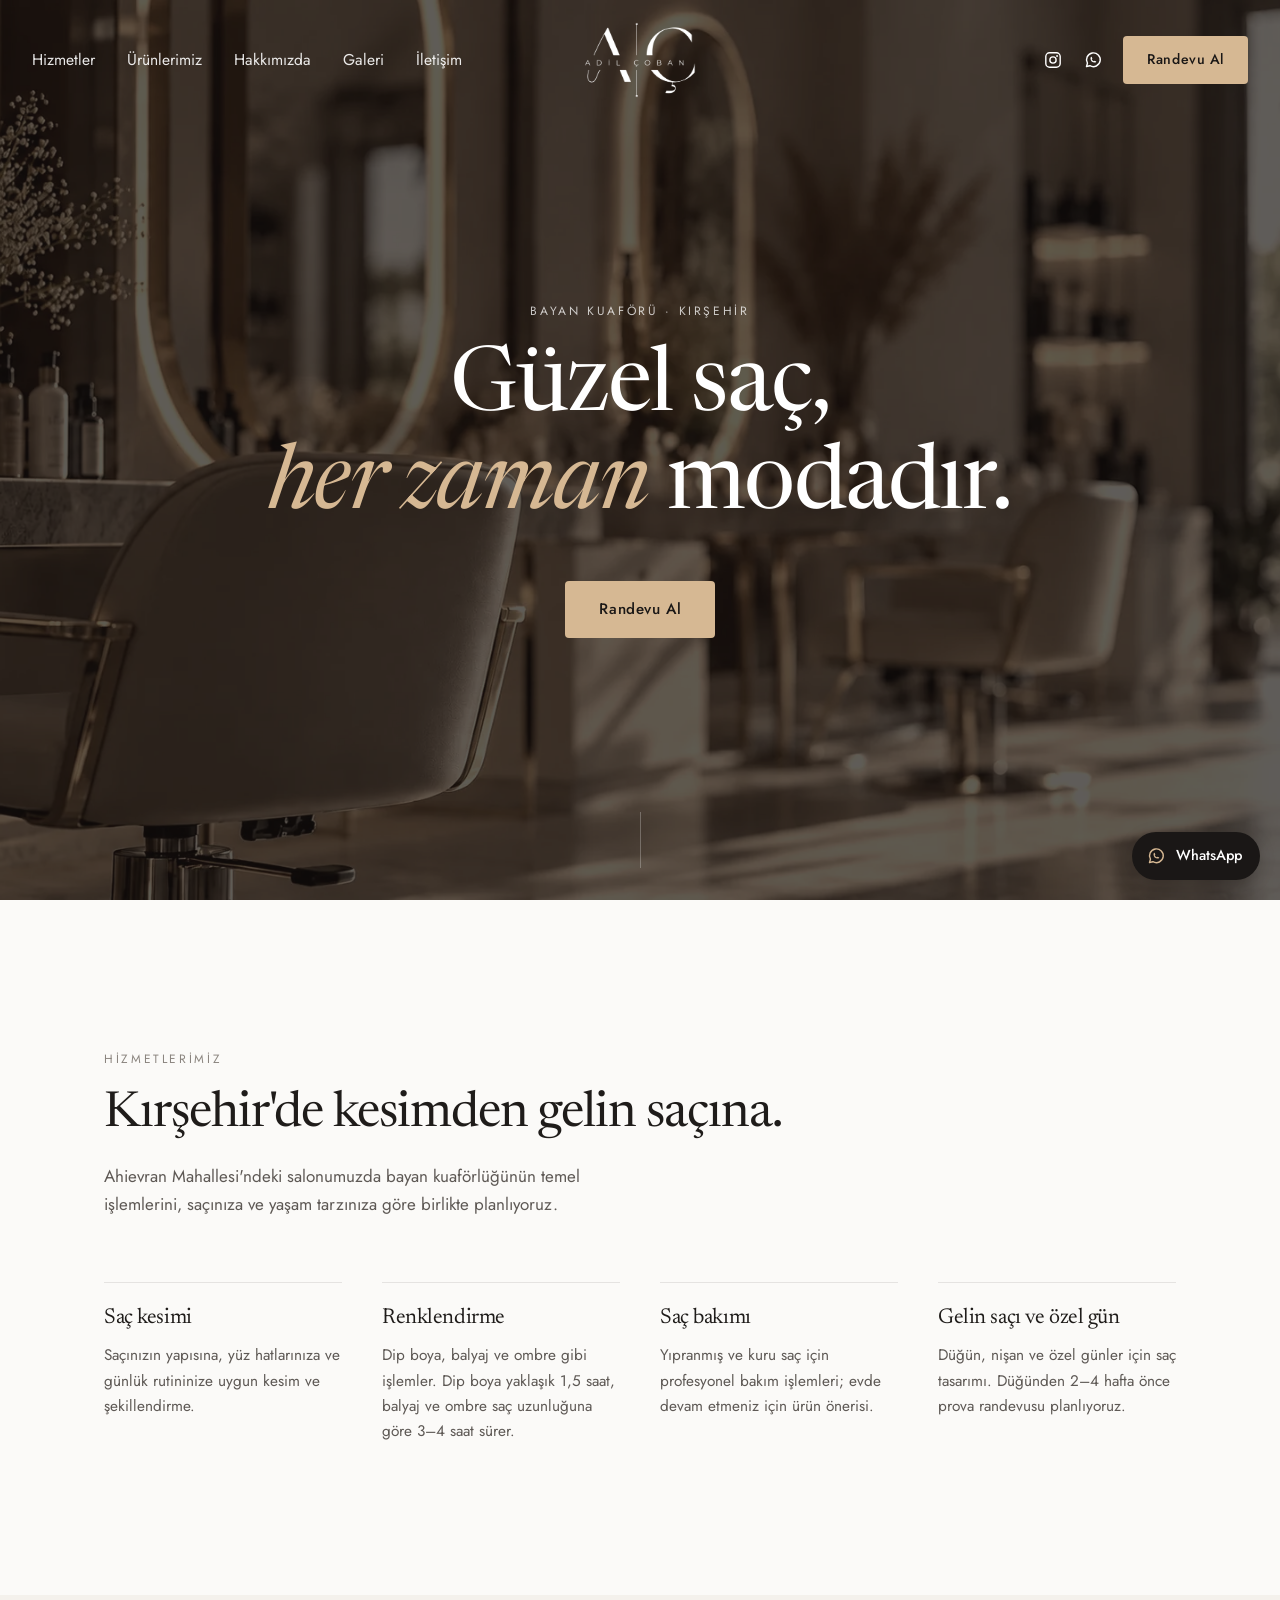
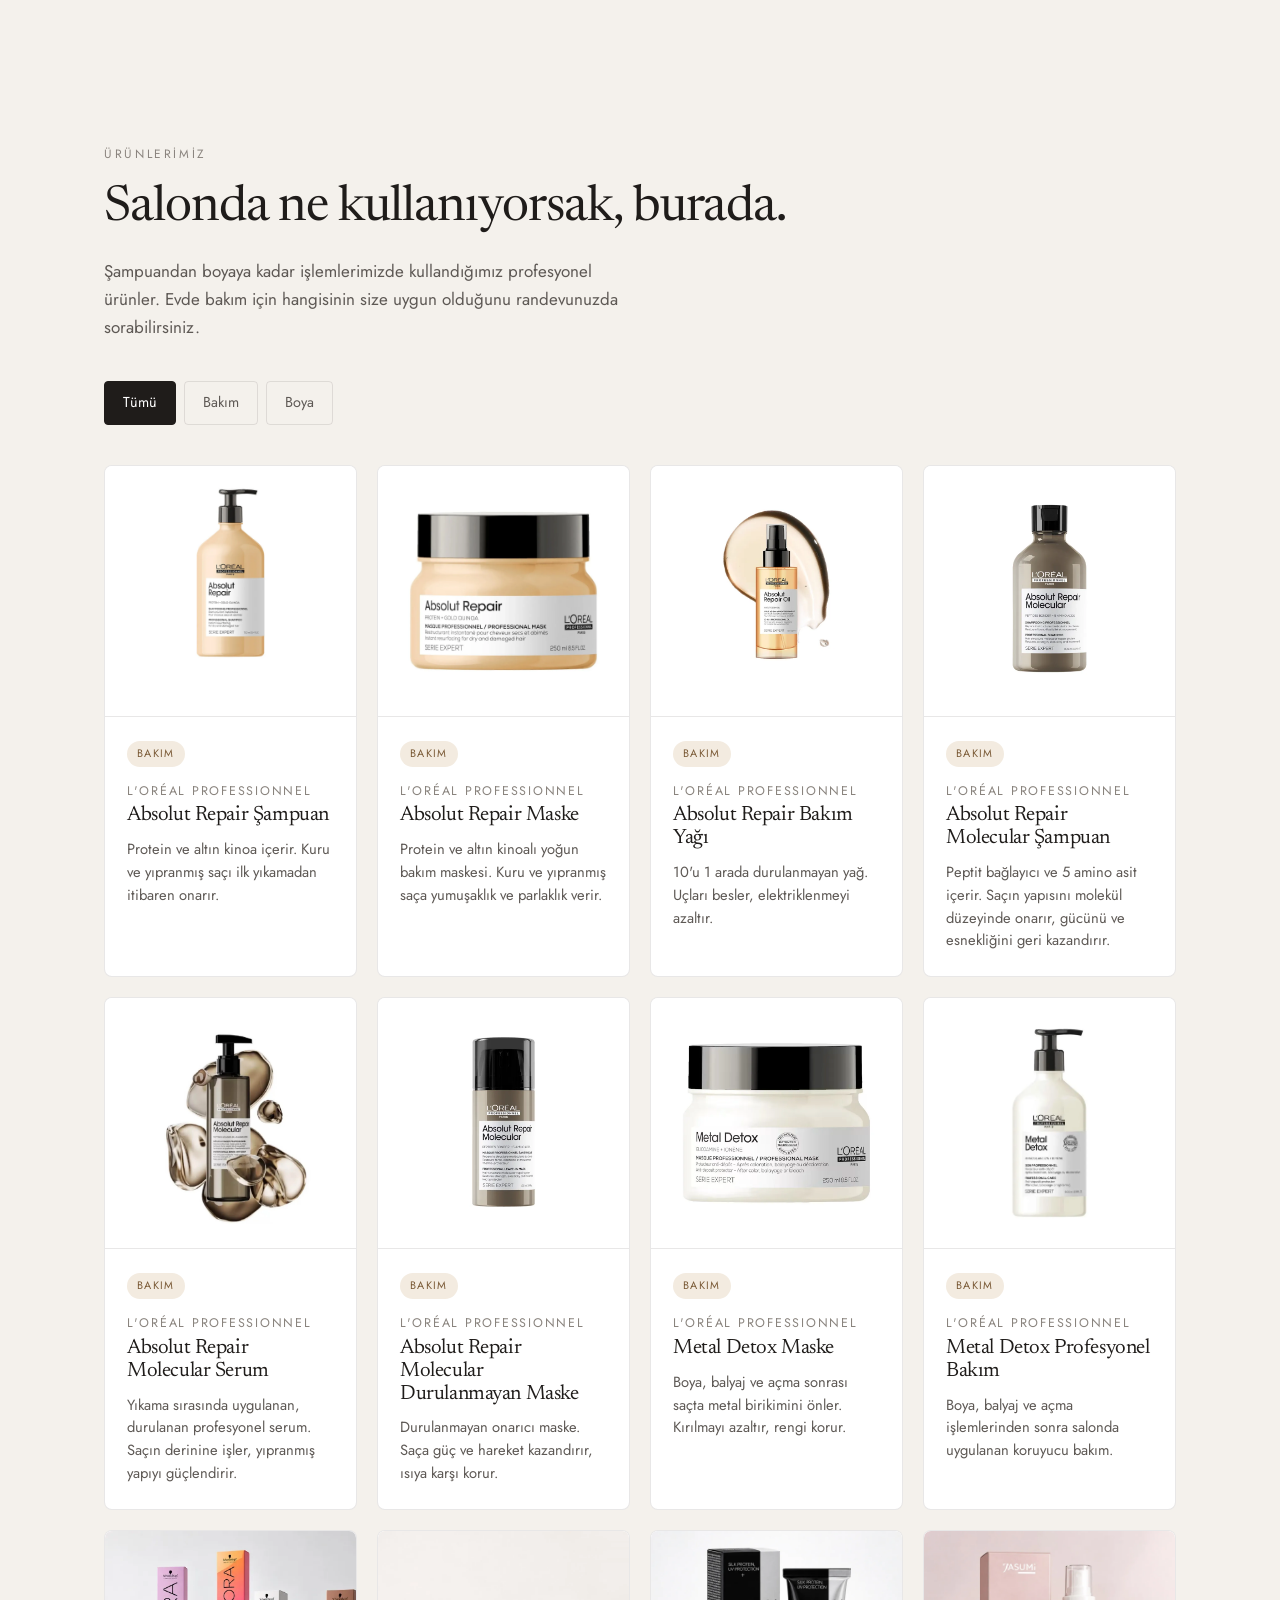
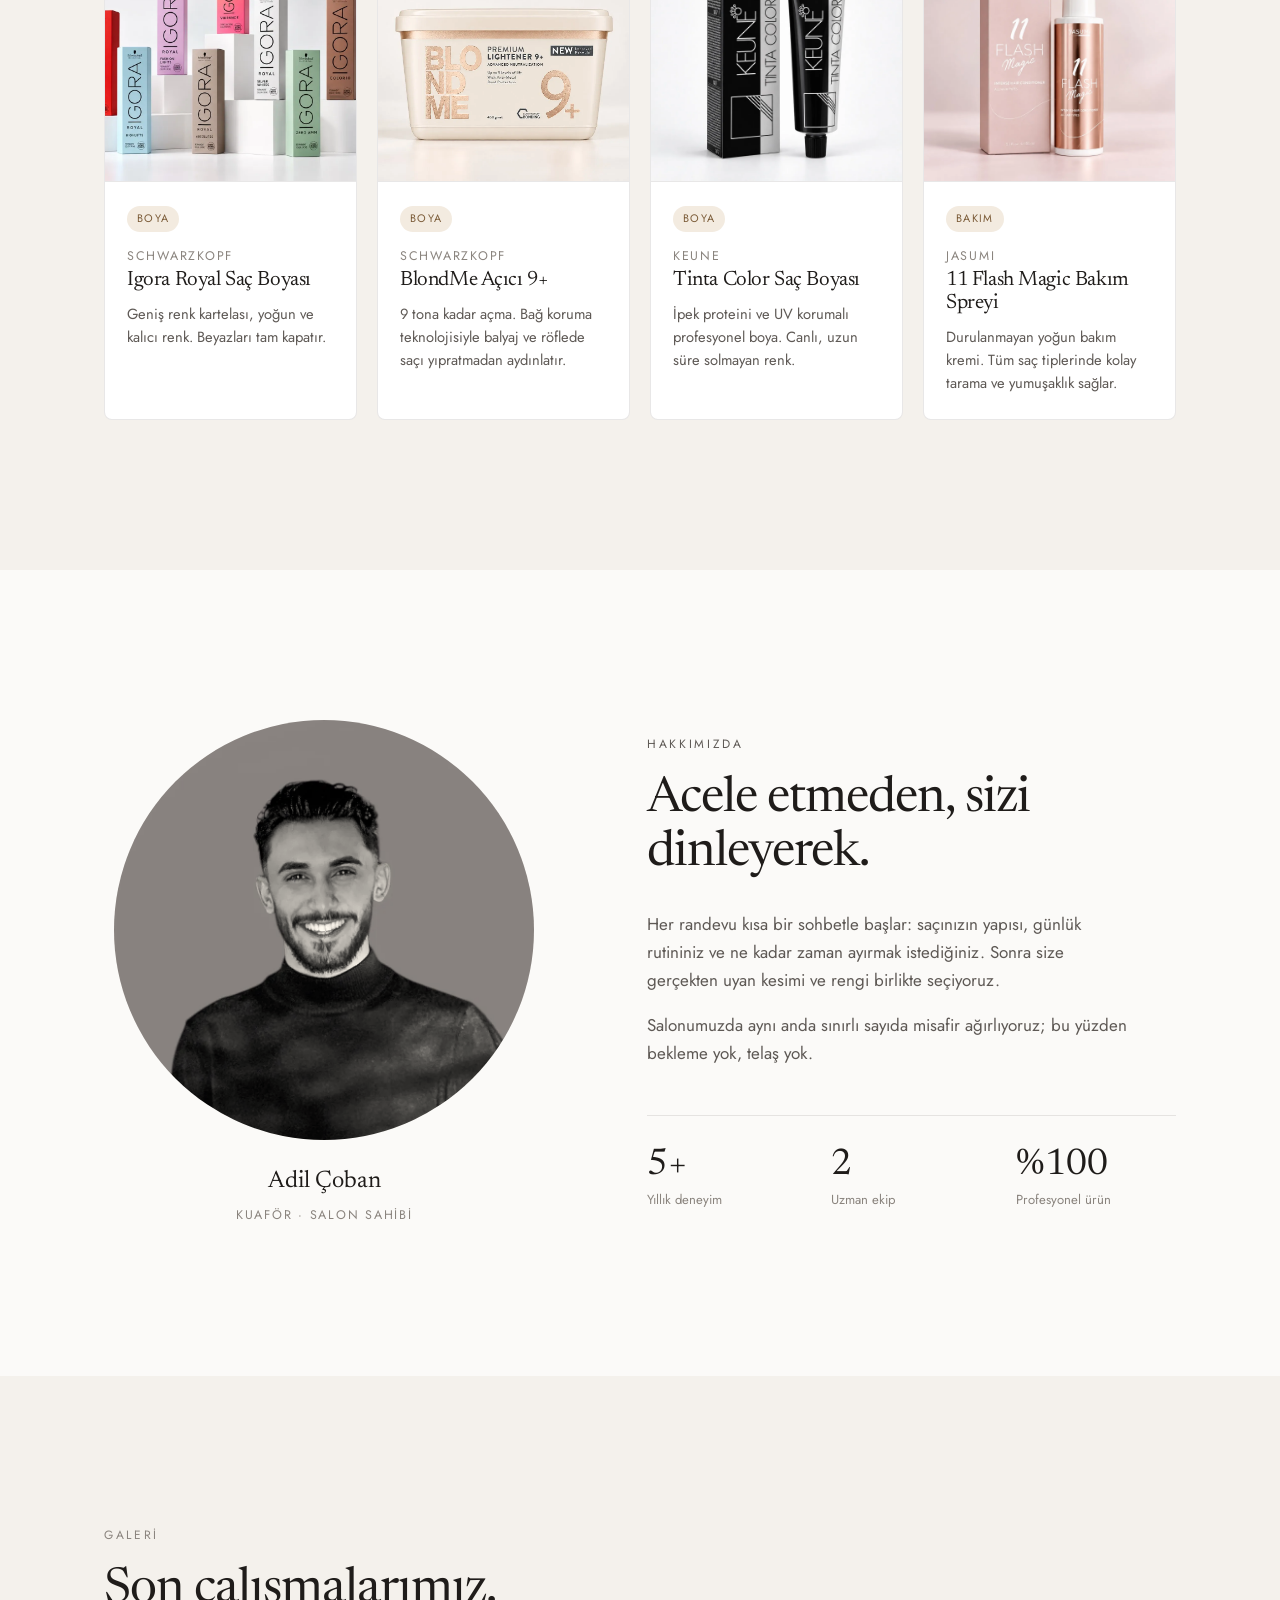
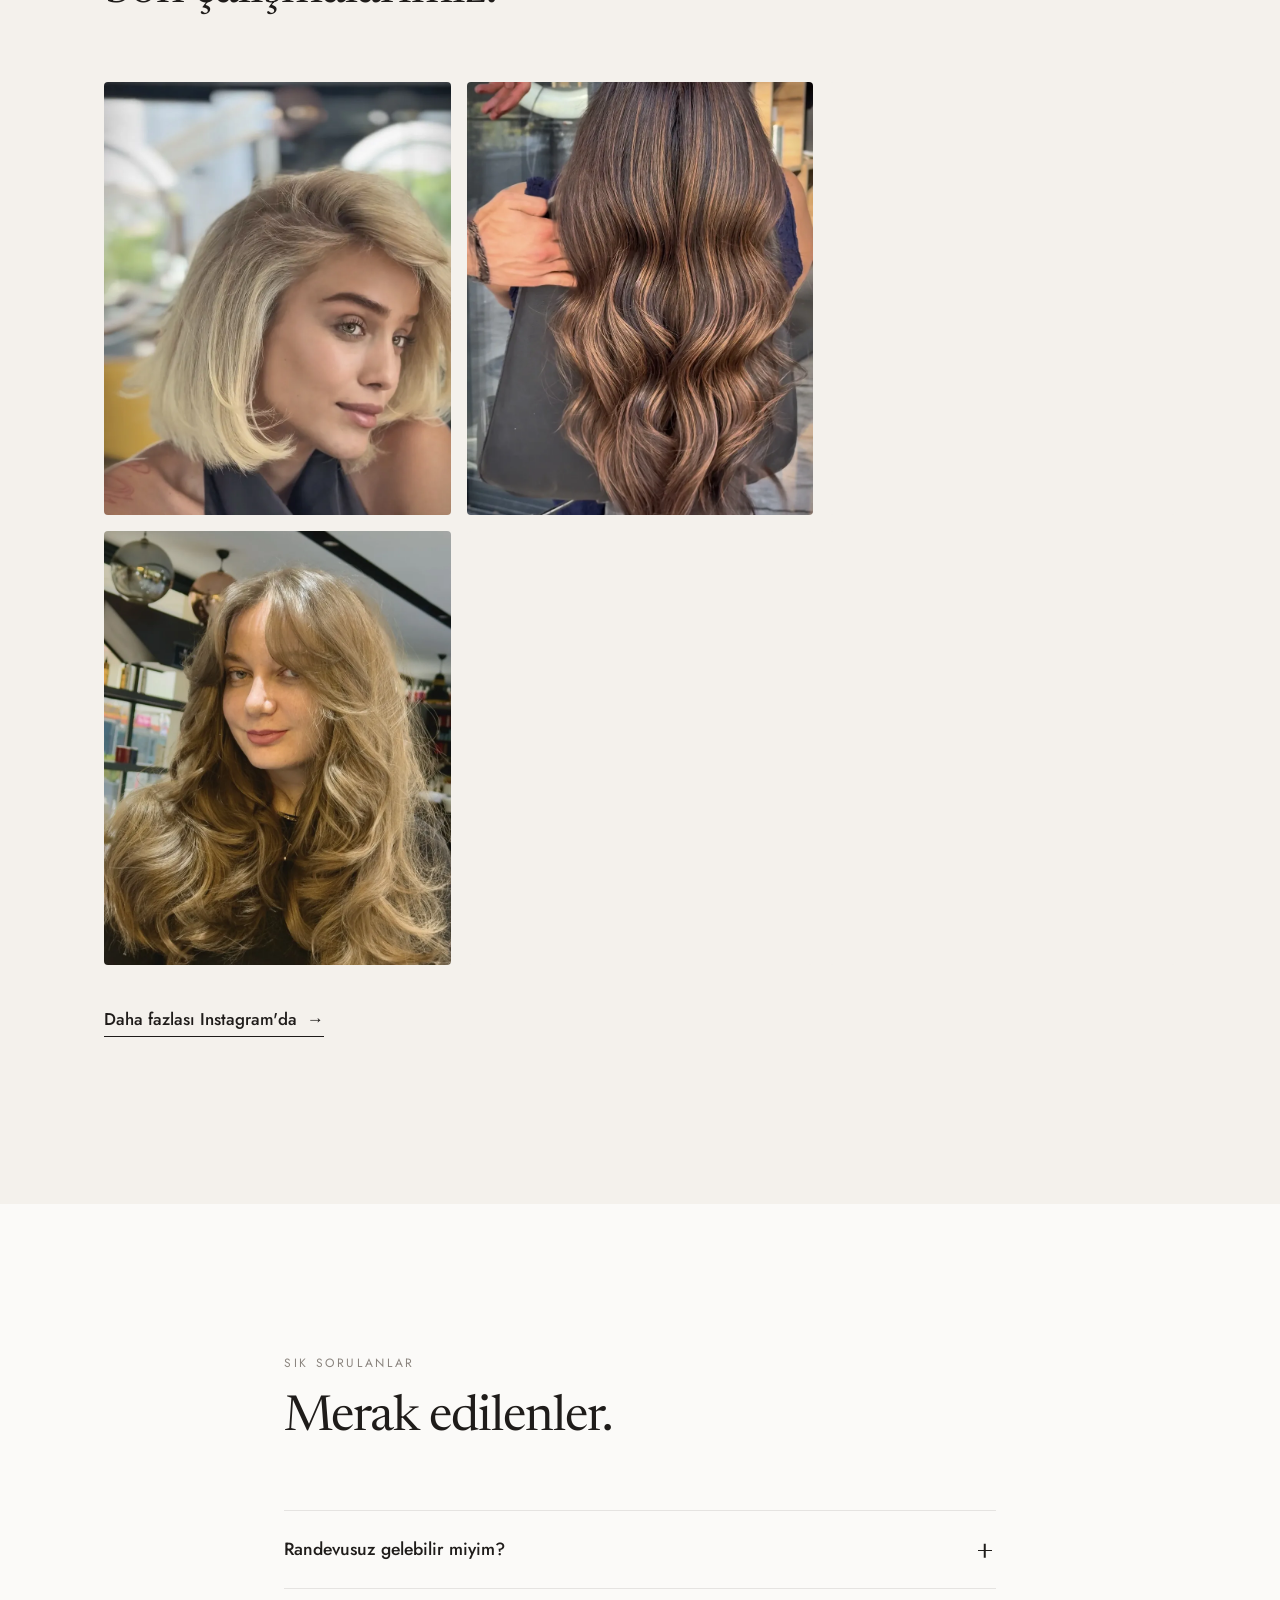
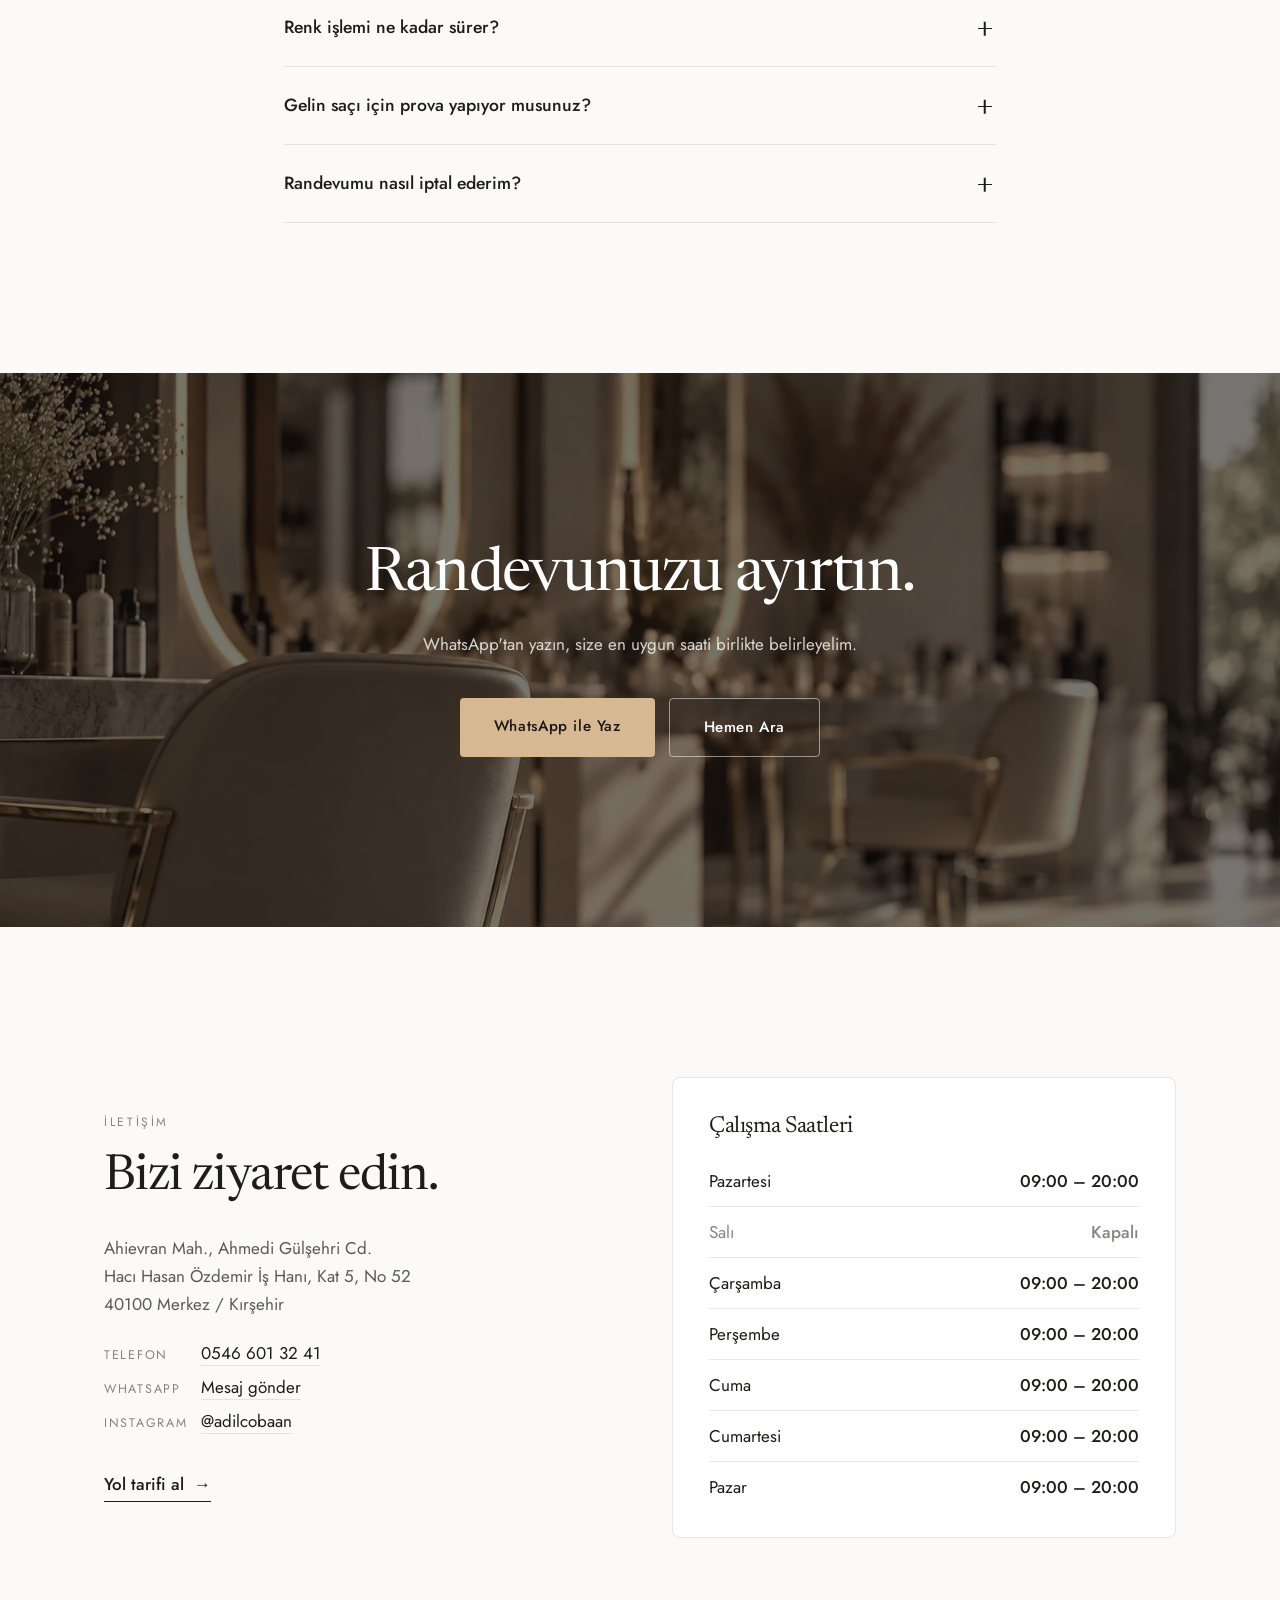
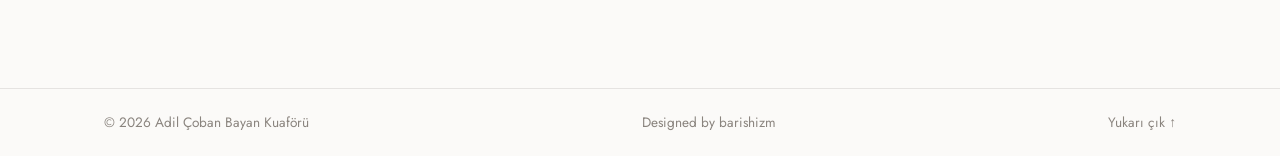
==== index.html @ 518f2454 "v1.4.1 - optimizations and bug fixes" ====
<!doctype html>
<html lang="tr">
<head>
  <meta charset="utf-8">
  <meta name="viewport" content="width=device-width, initial-scale=1">
  <title>Kırşehir Bayan Kuaförü | Adil Çoban — Kesim, Boya, Gelin Saçı</title>
  <meta name="description" content="Kırşehir'de bayan kuaförü: kesim, renklendirme, bakım ve gelin saçı. Randevunuzu WhatsApp üzerinden kolayca alın.">
  <meta name="theme-color" content="#1a1716">
  <link rel="canonical" href="https://www.adilcoban.com/">

  <meta property="og:title" content="Kırşehir Bayan Kuaförü | Adil Çoban">
  <meta property="og:description" content="Kırşehir'de bayan kuaförü — kesim, renk, bakım ve özel gün saçları.">
  <meta property="og:type" content="website">
  <meta property="og:url" content="https://www.adilcoban.com/">
  <meta property="og:locale" content="tr_TR">
  <meta property="og:site_name" content="Adil Çoban Bayan Kuaförü">
  <meta property="og:image:width" content="1200">
  <meta property="og:image:height" content="630">
  <meta name="twitter:card" content="summary_large_image">

  <link rel="icon" href="favicon.ico" sizes="32x32">
  <link rel="icon" href="assets/img/favicon-32.png" type="image/png" sizes="32x32">
  <link rel="apple-touch-icon" href="assets/img/apple-touch-icon.png">
  <meta property="og:image" content="https://www.adilcoban.com/assets/img/og-image.jpg">
  <link rel="preconnect" href="https://fonts.googleapis.com">
  <link rel="preconnect" href="https://fonts.gstatic.com" crossorigin>
  <link href="https://fonts.googleapis.com/css2?family=Jost:wght@300;400;500&family=Newsreader:ital,opsz,wght@0,6..72,400;0,6..72,500;1,6..72,400&display=swap" rel="stylesheet">
  <link rel="stylesheet" href="assets/css/style.css?v=22">
  <script type="application/ld+json">
  {
    "@context": "https://schema.org",
    "@type": "HairSalon",
    "@id": "https://www.adilcoban.com/#salon",
    "name": "Adil Çoban Bayan Kuaförü",
    "url": "https://www.adilcoban.com/",
    "image": "https://www.adilcoban.com/assets/img/og-image.jpg",
    "logo": "https://www.adilcoban.com/assets/img/icon-512.png",
    "inLanguage": "tr",
    "areaServed": { "@type": "City", "name": "Kırşehir" },
    "address": {
      "@type": "PostalAddress",
      "streetAddress": "Ahievran Mah., Ahmedi Gülşehri Cd., Hacı Hasan Özdemir İş Hanı, Kat 5, No 52",
      "addressLocality": "Kırşehir Merkez",
      "postalCode": "40100",
      "addressRegion": "Kırşehir",
      "addressCountry": "TR"
    },
    "geo": { "@type": "GeoCoordinates", "latitude": 39.1489975, "longitude": 34.1603572 },
    "telephone": "+905466013241",
    "openingHoursSpecification": [{
      "@type": "OpeningHoursSpecification",
      "dayOfWeek": ["Monday", "Wednesday", "Thursday", "Friday", "Saturday", "Sunday"],
      "opens": "09:00",
      "closes": "20:00"
    }],
    "sameAs": ["https://www.instagram.com/adilcobaan/"],
    "hasMap": "https://maps.app.goo.gl/stNxWm9bafsDnBis6"
  }
  </script>
  <script type="application/ld+json">
  {
    "@context": "https://schema.org",
    "@type": "FAQPage",
    "mainEntity": [
      {
        "@type": "Question",
        "name": "Randevusuz gelebilir miyim?",
        "acceptedAnswer": {
          "@type": "Answer",
          "text": "Uygun boşluk olduğunda evet, ancak bekleme yaşamamanız için randevu almanızı öneriyoruz."
        }
      },
      {
        "@type": "Question",
        "name": "Renk işlemi ne kadar sürer?",
        "acceptedAnswer": {
          "@type": "Answer",
          "text": "Dip boya yaklaşık 1,5 saat, balyaj ve ombre gibi işlemler saç uzunluğuna göre 3–4 saat sürer."
        }
      },
      {
        "@type": "Question",
        "name": "Gelin saçı için prova yapıyor musunuz?",
        "acceptedAnswer": {
          "@type": "Answer",
          "text": "Evet. Düğünden 2–4 hafta önce bir prova randevusu planlıyoruz."
        }
      },
      {
        "@type": "Question",
        "name": "Randevumu nasıl iptal ederim?",
        "acceptedAnswer": {
          "@type": "Answer",
          "text": "En az 24 saat önce WhatsApp veya telefon ile haber vermeniz yeterli."
        }
      }
    ]
  }
  </script>
</head>
<body>

  <!-- ============ HEADER ============ -->
  <header class="site-header" id="top">
    <nav class="nav" aria-label="Ana menü">
      <ul class="nav-links">
        <li><a href="#hizmetler">Hizmetler</a></li>
        <li><a href="#urunler">Ürünlerimiz</a></li>
        <li><a href="#hakkimizda">Hakkımızda</a></li>
        <li><a href="#galeri">Galeri</a></li>
        <li><a href="#iletisim">İletişim</a></li>
      </ul>

      <a href="#top" class="brand" aria-label="Adil Çoban Bayan Kuaförü — ana sayfa">
        <img src="assets/img/logo-mark.png" alt="Adil Çoban" width="600" height="409">
      </a>

      <div class="nav-right">
        <a class="icon-link" href="https://www.instagram.com/adilcobaan/" target="_blank" rel="noopener" aria-label="Instagram">
          <svg viewBox="0 0 256 256" aria-hidden="true"><rect x="36" y="36" width="184" height="184" rx="48" fill="none" stroke="currentColor" stroke-width="18"/><circle cx="128" cy="128" r="40" fill="none" stroke="currentColor" stroke-width="18"/><circle cx="180" cy="76" r="12" fill="currentColor"/></svg>
        </a>
        <a class="icon-link" href="https://wa.me/905466013241?text=Merhaba%2C%20randevu%20almak%20istiyorum." target="_blank" rel="noopener" aria-label="WhatsApp">
          <svg viewBox="0 0 256 256" aria-hidden="true"><path d="M45 211l12-42a88 88 0 1 1 32 32z" fill="none" stroke="currentColor" stroke-width="18" stroke-linejoin="round"/><path d="M96 104c0-10 8-18 14-18l10 22-8 10a48 48 0 0 0 26 26l10-8 22 10c0 6-8 14-18 14-34 0-56-22-56-56z" fill="currentColor"/></svg>
        </a>
        <a class="btn btn-accent btn-sm nav-cta" href="#randevu">Randevu Al</a>
        <button class="menu-toggle" aria-label="Menüyü aç" aria-expanded="false" aria-controls="mobile-menu">
          <span></span><span></span>
        </button>
      </div>
    </nav>

    <div class="mobile-menu" id="mobile-menu" hidden>
      <a href="#hizmetler">Hizmetler</a>
      <a href="#urunler">Ürünlerimiz</a>
      <a href="#hakkimizda">Hakkımızda</a>
      <a href="#galeri">Galeri</a>
      <a href="#iletisim">İletişim</a>
      <a href="https://www.instagram.com/adilcobaan/" target="_blank" rel="noopener">Instagram</a>
      <a class="btn btn-accent" href="#randevu">Randevu Al</a>
    </div>
  </header>

  <main>

    <!-- ============ HERO ============ -->
    <section class="hero">
      <img class="hero-img" src="assets/img/hero.webp" alt="Salonun iç mekânı: aydınlatmalı aynalar ve kuaför koltukları" width="1558" height="1009" fetchpriority="high">
      <div class="hero-overlay" aria-hidden="true"></div>
      <div class="hero-content">
        <p class="eyebrow eyebrow-light">Bayan Kuaförü · Kırşehir</p>
        <h1>Güzel saç,<br><em>her zaman</em> modadır.</h1>
        <a class="btn btn-accent" href="#randevu">Randevu Al</a>
      </div>
      <a href="#urunler" class="hero-scroll" aria-label="Aşağı kaydır"><span></span></a>
    </section>

    <!-- ============ HİZMETLER ============ -->
    <section class="section" id="hizmetler">
      <div class="container">
        <header class="section-head reveal">
          <p class="eyebrow">Hizmetlerimiz</p>
          <h2>Kırşehir'de kesimden gelin saçına.</h2>
          <p class="lead">Ahievran Mahallesi'ndeki salonumuzda bayan kuaförlüğünün temel işlemlerini, saçınıza ve yaşam tarzınıza göre birlikte planlıyoruz.</p>
        </header>
        <div class="services">
          <article class="service reveal">
            <h3>Saç kesimi</h3>
            <p>Saçınızın yapısına, yüz hatlarınıza ve günlük rutininize uygun kesim ve şekillendirme.</p>
          </article>
          <article class="service reveal">
            <h3>Renklendirme</h3>
            <p>Dip boya, balyaj ve ombre gibi işlemler. Dip boya yaklaşık 1,5 saat, balyaj ve ombre saç uzunluğuna göre 3–4 saat sürer.</p>
          </article>
          <article class="service reveal">
            <h3>Saç bakımı</h3>
            <p>Yıpranmış ve kuru saç için profesyonel bakım işlemleri; evde devam etmeniz için ürün önerisi.</p>
          </article>
          <article class="service reveal">
            <h3>Gelin saçı ve özel gün</h3>
            <p>Düğün, nişan ve özel günler için saç tasarımı. Düğünden 2–4 hafta önce prova randevusu planlıyoruz.</p>
          </article>
        </div>
      </div>
    </section>

    <!-- ============ ÜRÜNLERİMİZ ============ -->
    <!-- Ürünler assets/js/products.js dosyasından yüklenir. -->
    <section class="section section-alt" id="urunler">
      <div class="container">
        <header class="section-head reveal">
          <p class="eyebrow">Ürünlerimiz</p>
          <h2>Salonda ne kullanıyorsak, burada.</h2>
          <p class="lead">Şampuandan boyaya kadar işlemlerimizde kullandığımız profesyonel ürünler. Evde bakım için hangisinin size uygun olduğunu randevunuzda sorabilirsiniz.</p>
        </header>
        <div class="product-filters reveal" role="group" aria-label="Ürün kategorileri"></div>
        <div class="products" aria-live="polite"></div>
      </div>
    </section>

    <!-- ============ HAKKIMIZDA ============ -->
    <section class="section" id="hakkimizda">
      <div class="container about">
        <figure class="about-portrait reveal">
          <div class="about-portrait-img"><img src="assets/img/kuafor-adil-coban.webp" alt="Kuaförümüz Adil Çoban" width="900" height="900" loading="lazy" decoding="async"></div>
          <figcaption><strong>Adil Çoban</strong><span>Kuaför · Salon sahibi</span></figcaption>
        </figure>
        <div class="about-text reveal">
          <p class="eyebrow">Hakkımızda</p>
          <h2>Acele etmeden, sizi dinleyerek.</h2>
          <p>Her randevu kısa bir sohbetle başlar: saçınızın yapısı, günlük rutininiz ve ne kadar zaman ayırmak istediğiniz. Sonra size gerçekten uyan kesimi ve rengi birlikte seçiyoruz.</p>
          <p>Salonumuzda aynı anda sınırlı sayıda misafir ağırlıyoruz; bu yüzden bekleme yok, telaş yok.</p>
          <dl class="stats">
            <div><dt>Yıllık deneyim</dt><dd>5+</dd></div>
            <div><dt>Uzman ekip</dt><dd>2</dd></div>
            <div><dt>Profesyonel ürün</dt><dd>%100</dd></div>
          </dl>
        </div>
      </div>
    </section>

    <!-- ============ GALERİ ============ -->
    <section class="section section-alt" id="galeri">
      <div class="container">
        <header class="section-head reveal">
          <p class="eyebrow">Galeri</p>
          <h2>Son çalışmalarımız.</h2>
        </header>
        <div class="gallery">
          <figure class="g-item reveal"><img src="assets/img/galeri/img_9851.webp" alt="Omuz hizasında, yana taranmış sarı bob saç kesimi" width="900" height="1600" loading="lazy" decoding="async"></figure>
          <figure class="g-item reveal"><img src="assets/img/galeri/img_9749.webp" alt="Uzun dalgalı kahverengi saçta karamel ışıltılı balyaj" width="900" height="1600" loading="lazy" decoding="async"></figure>
          <figure class="g-item reveal"><img src="assets/img/galeri/img_8277.webp" alt="Uzun dalgalı küllü sarı saç, dipten geçişli renklendirme" width="900" height="1600" loading="lazy" decoding="async"></figure>
          <figure class="g-item reveal"><img src="assets/img/galeri/img_7539.webp" alt="Kahküllü uzun katlı kesim ve bej sarı saç rengi" width="900" height="1600" loading="lazy" decoding="async"></figure>
          <figure class="g-item reveal"><img src="assets/img/galeri/img_6343.webp" alt="Omuz altı dalgalı platin bej sarı saç" width="900" height="1600" loading="lazy" decoding="async"></figure>
          <figure class="g-item reveal"><img src="assets/img/galeri/img_1038.webp" alt="Koyu dipli bej sarı ombre ve bukleli orta boy saç" width="900" height="1600" loading="lazy" decoding="async"></figure>
        </div>
        <p class="gallery-more reveal"><a class="link-arrow" href="https://www.instagram.com/adilcobaan/" target="_blank" rel="noopener">Daha fazlası Instagram'da</a></p>
      </div>
    </section>

    <!-- ============ SSS ============ -->
    <section class="section" id="sss">
      <div class="container narrow">
        <header class="section-head reveal">
          <p class="eyebrow">Sık Sorulanlar</p>
          <h2>Merak edilenler.</h2>
        </header>
        <div class="faq reveal">
          <details>
            <summary>Randevusuz gelebilir miyim?</summary>
            <p>Uygun boşluk olduğunda evet, ancak bekleme yaşamamanız için randevu almanızı öneriyoruz.</p>
          </details>
          <details>
            <summary>Renk işlemi ne kadar sürer?</summary>
            <p>Dip boya yaklaşık 1,5 saat, balyaj ve ombre gibi işlemler saç uzunluğuna göre 3–4 saat sürer.</p>
          </details>
          <details>
            <summary>Gelin saçı için prova yapıyor musunuz?</summary>
            <p>Evet. Düğünden 2–4 hafta önce bir prova randevusu planlıyoruz.</p>
          </details>
          <details>
            <summary>Randevumu nasıl iptal ederim?</summary>
            <p>En az 24 saat önce WhatsApp veya telefon ile haber vermeniz yeterli.</p>
          </details>
        </div>
      </div>
    </section>

    <!-- ============ RANDEVU CTA ============ -->
    <section class="cta" id="randevu">
      <img class="cta-img" src="assets/img/hero.webp" alt="" width="1558" height="1009" loading="lazy" aria-hidden="true">
      <div class="hero-overlay" aria-hidden="true"></div>
      <div class="cta-content reveal">
        <h2>Randevunuzu ayırtın.</h2>
        <p>WhatsApp'tan yazın, size en uygun saati birlikte belirleyelim.</p>
        <div class="cta-actions">
          <a class="btn btn-accent" href="https://wa.me/905466013241?text=Merhaba%2C%20randevu%20almak%20istiyorum." target="_blank" rel="noopener">WhatsApp ile Yaz</a>
          <a class="btn btn-ghost" href="tel:+905466013241">Hemen Ara</a>
        </div>
      </div>
    </section>

    <!-- ============ İLETİŞİM ============ -->
    <section class="section" id="iletisim">
      <div class="container contact">
        <div class="reveal">
          <p class="eyebrow">İletişim</p>
          <h2>Bizi ziyaret edin.</h2>
          <address>
            Ahievran Mah., Ahmedi Gülşehri Cd.<br>
            Hacı Hasan Özdemir İş Hanı, Kat 5, No 52<br>
            40100 Merkez / Kırşehir
          </address>
          <p class="contact-lines">
            <span class="contact-label">Telefon</span> <a href="tel:+905466013241">0546 601 32 41</a><br>
            <span class="contact-label">WhatsApp</span> <a href="https://wa.me/905466013241?text=Merhaba%2C%20randevu%20almak%20istiyorum." target="_blank" rel="noopener">Mesaj gönder</a><br>
            <span class="contact-label">Instagram</span> <a href="https://www.instagram.com/adilcobaan/" target="_blank" rel="noopener">@adilcobaan</a>
          </p>
          <a class="link-arrow" href="https://maps.app.goo.gl/stNxWm9bafsDnBis6" target="_blank" rel="noopener">Yol tarifi al</a>
        </div>
        <div class="hours reveal">
          <h3>Çalışma Saatleri</h3>
          <ul>
            <li><span>Pazartesi</span><b>09:00 – 20:00</b></li>
            <li class="closed"><span>Salı</span><b>Kapalı</b></li>
            <li><span>Çarşamba</span><b>09:00 – 20:00</b></li>
            <li><span>Perşembe</span><b>09:00 – 20:00</b></li>
            <li><span>Cuma</span><b>09:00 – 20:00</b></li>
            <li><span>Cumartesi</span><b>09:00 – 20:00</b></li>
            <li><span>Pazar</span><b>09:00 – 20:00</b></li>
          </ul>
        </div>
      </div>
    </section>

  </main>

  <footer class="site-footer">
    <div class="container footer-inner">
      <span>© <span id="year">2026</span> Adil Çoban Bayan Kuaförü</span>
      <span class="footer-credit" lang="en">Designed by <a href="https://www.barishizm.eu/" target="_blank" rel="noopener">barishizm</a></span>
      <a href="#top">Yukarı çık ↑</a>
    </div>
  </footer>

  <a class="wa-float" href="https://wa.me/905466013241?text=Merhaba%2C%20randevu%20almak%20istiyorum." target="_blank" rel="noopener" aria-label="WhatsApp ile randevu al">
    <svg viewBox="0 0 256 256" aria-hidden="true"><path d="M45 211l12-42a88 88 0 1 1 32 32z" fill="none" stroke="currentColor" stroke-width="18" stroke-linejoin="round"/><path d="M96 104c0-10 8-18 14-18l10 22-8 10a48 48 0 0 0 26 26l10-8 22 10c0 6-8 14-18 14-34 0-56-22-56-56z" fill="currentColor"/></svg>
    <span>WhatsApp</span>
  </a>

  <script src="assets/js/products.js?v=20" defer></script>
  <script src="assets/js/main.js?v=19" defer></script>
  <script data-goatcounter="https://adilcoban.goatcounter.com/count"
          async src="//gc.zgo.at/count.js"></script>
</body>
</html>
---- assets/css/style.css ----
/* =========================================================
   Adil Çoban Bayan Kuaförü — minimalist template
   Renkleri ve fontları buradan değiştirin.
   ========================================================= */
:root {
  --bg: #fbfaf8;
  --bg-alt: #f4f1ec;
  --ink: #1f1c1a;
  --ink-soft: #5e5955;
  --muted: #8a847e;
  --line: rgba(31, 28, 26, 0.10);
  --accent: #d6b893;        /* referanstaki bej buton tonu */
  --accent-hover: #c9a87f;
  --dark: #1a1716;

  --serif: 'Newsreader', 'Playfair Display', Georgia, serif;
  --sans: 'Jost', 'Helvetica Neue', Arial, sans-serif;

  --container: 1120px;
  --radius: 4px;
  --ease: cubic-bezier(0.16, 1, 0.3, 1);
}

*, *::before, *::after { box-sizing: border-box; }
html { scroll-behavior: smooth; -webkit-text-size-adjust: 100%; }
body {
  margin: 0;
  background: var(--bg);
  color: var(--ink);
  font-family: var(--sans);
  font-weight: 400;
  font-size: 17px;
  line-height: 1.65;
  -webkit-font-smoothing: antialiased;
}
img { display: block; max-width: 100%; }
a { color: inherit; text-decoration: none; }
h1, h2, h3 { font-family: var(--serif); font-weight: 400; margin: 0; letter-spacing: -0.02em; line-height: 1.1; }
h2 { font-size: clamp(2rem, 4.2vw, 3.1rem); }
h3 { font-size: 1.45rem; }
em { font-style: italic; }
figure { margin: 0; }
:focus-visible { outline: 2px solid var(--accent); outline-offset: 3px; }

.container { max-width: var(--container); margin: 0 auto; padding: 0 24px; }
.container.narrow { max-width: 760px; }

.eyebrow {
  font-size: 0.75rem;
  letter-spacing: 0.22em;
  text-transform: uppercase;
  color: var(--muted);
  margin: 0 0 18px;
}
.eyebrow-light { color: rgba(255, 255, 255, 0.75); }
.lead { color: var(--ink-soft); max-width: 52ch; margin: 20px 0 0; }

/* ---------- Buttons ---------- */
.btn {
  display: inline-block;
  padding: 16px 34px;
  border-radius: var(--radius);
  font-size: 0.95rem;
  font-weight: 500;
  letter-spacing: 0.04em;
  transition: background-color .25s var(--ease), transform .15s var(--ease), color .25s;
}
.btn:active { transform: scale(0.98); }
.btn-accent { background: var(--accent); color: var(--dark); }
.btn-accent:hover { background: var(--accent-hover); }
.btn-ghost { border: 1px solid rgba(255,255,255,.5); color: #fff; }
.btn-ghost:hover { background: rgba(255,255,255,.1); }
.btn-sm { padding: 12px 24px; font-size: 0.88rem; }

.link-arrow {
  display: inline-flex; gap: 10px; align-items: center;
  font-weight: 500; border-bottom: 1px solid var(--ink); padding-bottom: 3px;
}
.link-arrow::after { content: '→'; transition: transform .25s var(--ease); }
.link-arrow:hover::after { transform: translateX(4px); }

/* ---------- Header ---------- */
.site-header {
  position: fixed; inset: 0 0 auto 0; z-index: 50;
  transform: translateZ(0); backface-visibility: hidden;
  color: #fff;
  transition: background-color .35s var(--ease), color .35s, border-color .35s;
  border-bottom: 1px solid transparent;
}
.site-header.scrolled {
  background: rgba(251, 250, 248, 0.92);
  -webkit-backdrop-filter: blur(10px);
  backdrop-filter: blur(10px);
  color: var(--ink);
  border-bottom-color: var(--line);
}
.nav {
  max-width: 1320px; margin: 0 auto;
  padding: 22px 32px;
  display: grid; grid-template-columns: 1fr auto 1fr; align-items: center; gap: 24px;
}
.nav-links { display: flex; gap: 32px; list-style: none; margin: 0; padding: 0; font-size: 0.98rem; }
.nav-links a { position: relative; opacity: .9; }
.nav-links a::after {
  content: ''; position: absolute; left: 0; bottom: -4px; width: 100%; height: 1px;
  background: currentColor; transform: scaleX(0); transform-origin: left; transition: transform .3s var(--ease);
}
.nav-links a:hover::after { transform: scaleX(1); }

.brand { display: block; line-height: 0; }
.brand img {
  height: 76px; width: auto;
  transform-origin: center;
  transition: transform .35s var(--ease), filter .35s var(--ease);
}
/* Logo beyaz; açık zeminde koyulaştırılır. Boyut değil ölçek değişir (titreme olmasın) */
.site-header.scrolled .brand img,
.site-header.menu-open .brand img { transform: scale(.8); filter: brightness(0.17); }

.nav-right { display: flex; align-items: center; justify-content: flex-end; gap: 20px; }
.icon-link svg { width: 20px; height: 20px; display: block; transition: opacity .2s; }
.icon-link:hover svg { opacity: .65; }

.menu-toggle {
  display: none; background: none; border: 0; padding: 8px; cursor: pointer; color: inherit;
  width: 40px; height: 40px; position: relative;
}
.menu-toggle span {
  position: absolute; left: 9px; right: 9px; height: 1.5px; background: currentColor;
  transition: transform .3s var(--ease);
}
.menu-toggle span:first-child { top: 15px; }
.menu-toggle span:last-child { top: 23px; }
.menu-toggle[aria-expanded="true"] span:first-child { transform: translateY(4px) rotate(45deg); }
.menu-toggle[aria-expanded="true"] span:last-child { transform: translateY(-4px) rotate(-45deg); }

.mobile-menu {
  display: flex; flex-direction: column; gap: 4px;
  background: var(--bg); color: var(--ink);
  padding: 8px 24px 28px; border-bottom: 1px solid var(--line);
}
.mobile-menu[hidden] { display: none; }
.mobile-menu a:not(.btn) { padding: 14px 0; border-bottom: 1px solid var(--line); font-size: 1.1rem; }
.mobile-menu .btn { margin-top: 20px; text-align: center; }

/* ---------- Hero ---------- */
.hero {
  position: relative; min-height: 100vh; min-height: 100svh;
  display: grid; place-items: center; text-align: center;
  color: #fff; overflow: hidden;
}
.hero-img, .cta-img {
  position: absolute; inset: 0; width: 100%; height: 100%; object-fit: cover;
  filter: sepia(0.25) saturate(0.8);
}
.hero-img { animation: heroZoom 18s var(--ease) forwards; }
@keyframes heroZoom { from { transform: scale(1.08); } to { transform: scale(1); } }
.hero-overlay { position: absolute; inset: 0; background: rgba(20, 16, 14, 0.58); }
.hero .hero-overlay { background: rgba(20, 16, 14, 0.68); }
.hero-content { position: relative; padding: 120px 24px 80px; max-width: 900px; }
.hero h1 {
  font-size: clamp(2.8rem, 7.5vw, 5.6rem);
  margin-bottom: 44px;
}
.hero h1 em { color: var(--accent); }
.hero-content > * { opacity: 0; transform: translateY(14px); animation: rise .9s var(--ease) forwards; }
.hero-content > :nth-child(2) { animation-delay: .12s; }
.hero-content > :nth-child(3) { animation-delay: .24s; }
@keyframes rise { to { opacity: 1; transform: none; } }

.hero-scroll {
  position: absolute; bottom: 32px; left: 50%; transform: translateX(-50%);
  width: 1px; height: 56px; background: rgba(255,255,255,.25); overflow: hidden;
}
.hero-scroll span {
  position: absolute; left: 0; top: -50%; width: 1px; height: 50%; background: #fff;
  animation: scrollLine 2.2s var(--ease) infinite;
}
@keyframes scrollLine { to { transform: translateY(300%); } }

/* ---------- Sections ---------- */
.section { padding: clamp(88px, 12vw, 150px) 0; }
section[id] { scroll-margin-top: 72px; }
.section-alt { background: var(--bg-alt); }
.section-head { margin-bottom: 64px; }


/* Products */
.product-filters { display: flex; flex-wrap: wrap; gap: 8px; margin: -24px 0 40px; }
.product-filters button {
  font: inherit; font-size: .9rem; cursor: pointer;
  padding: 9px 18px; border-radius: var(--radius);
  background: transparent; color: var(--ink-soft);
  border: 1px solid var(--line);
  transition: background-color .2s var(--ease), color .2s, border-color .2s;
}
.product-filters button:hover { border-color: var(--ink-soft); color: var(--ink); }
.product-filters button[aria-pressed="true"] { background: var(--ink); border-color: var(--ink); color: #fff; }
.products { display: grid; grid-template-columns: repeat(4, 1fr); gap: 20px; }
.product {
  background: #fff; border: 1px solid var(--line); border-radius: 8px; overflow: hidden;
  display: flex; flex-direction: column;
  transition: box-shadow .25s var(--ease);
}
.product[hidden] { display: none; }
.product:hover { box-shadow: 0 2px 10px rgba(0,0,0,.04); }
.product-media { aspect-ratio: 1 / 1; background: #fff; overflow: hidden; border-bottom: 1px solid var(--line); }
.product-media img { width: 100%; height: 100%; object-fit: contain; padding: 8%; transition: transform 1.2s var(--ease); }
.product-media.is-cover img { object-fit: cover; padding: 0; }
.product:hover .product-media img { transform: scale(1.04); }
.product-body { padding: 20px 22px 24px; }
.tag {
  display: inline-block; font-size: .68rem; letter-spacing: .12em; text-transform: uppercase;
  padding: 4px 10px; border-radius: 9999px; background: #f3ebe0; color: #7a5a36; margin-bottom: 14px;
}
.product-brand { margin: 0 0 4px; font-size: .78rem; letter-spacing: .14em; text-transform: uppercase; color: var(--muted); }
.product h3 { font-size: 1.3rem; }
.product-desc { margin: 10px 0 0; font-size: .92rem; line-height: 1.55; color: var(--ink-soft); }

/* About */
.about { display: grid; grid-template-columns: 5fr 6fr; gap: clamp(40px, 8vw, 110px); align-items: center; }
.about-portrait { margin: 0; text-align: center; }
.about-portrait-img { width: min(100%, 420px); aspect-ratio: 1; margin: 0 auto; border-radius: 50%; overflow: hidden; background: var(--bg-alt); }
/* Fotoğraf zaten yuvarlak; hafif büyütme kenardaki beyaz halkayı gizler */
.about-portrait-img img { width: 100%; height: 100%; object-fit: cover; transform: scale(1.04); filter: sepia(.2) saturate(.8); }
.about-portrait figcaption { margin-top: 22px; }
.about-portrait strong { display: block; font-family: var(--serif); font-weight: 400; font-size: 1.5rem; }
.about-portrait span { display: block; margin-top: 4px; font-size: .78rem; letter-spacing: .14em; text-transform: uppercase; color: var(--muted); }
.about-text h2 { margin-bottom: 28px; }
.about-text p { color: var(--ink-soft); max-width: 48ch; }
.stats { display: grid; grid-template-columns: repeat(3, 1fr); gap: 24px; margin: 48px 0 0; padding-top: 32px; border-top: 1px solid var(--line); }
.stats div { display: flex; flex-direction: column-reverse; }
.stats dt { font-size: .82rem; color: var(--muted); }
.stats dd { margin: 0 0 4px; font-family: var(--serif); font-size: 2.3rem; line-height: 1; }

/* Gallery bento */
.gallery {
  display: grid; gap: 16px;
  grid-template-columns: repeat(3, 1fr);
}
.g-item { aspect-ratio: 4 / 5; }
.g-item { overflow: hidden; border-radius: var(--radius); background: var(--bg-alt); }
.g-item img { width: 100%; height: 100%; object-fit: cover; transition: transform 1.2s var(--ease); }
.g-item:hover img { transform: scale(1.04); }
.gallery-more { margin-top: 40px; }


/* FAQ */
.faq details { border-bottom: 1px solid var(--line); }
.faq details:first-child { border-top: 1px solid var(--line); }
.faq summary {
  list-style: none; cursor: pointer; padding: 24px 40px 24px 0; position: relative;
  font-size: 1.1rem; font-weight: 500;
}
.faq summary::-webkit-details-marker { display: none; }
.faq summary::before, .faq summary::after {
  content: ''; position: absolute; right: 4px; top: 50%; width: 14px; height: 1.5px; background: var(--ink);
  transition: transform .3s var(--ease);
}
.faq summary::after { transform: rotate(90deg); }
.faq details[open] summary::after { transform: rotate(0deg); }
.faq details p { margin: 0 0 24px; color: var(--ink-soft); max-width: 60ch; }

/* CTA */
.cta { position: relative; padding: clamp(110px, 14vw, 170px) 24px; text-align: center; color: #fff; overflow: hidden; }
.cta-content { position: relative; max-width: 640px; margin: 0 auto; }
.cta h2 { font-size: clamp(2.3rem, 5vw, 3.8rem); margin-bottom: 20px; }
.cta p { color: rgba(255,255,255,.8); margin: 0 0 40px; }
.cta-actions { display: flex; gap: 14px; justify-content: center; flex-wrap: wrap; }

/* Contact */
.contact { display: grid; grid-template-columns: 1fr 1fr; gap: 64px; align-items: center; }
.contact h2 { margin-bottom: 28px; }
.contact address { font-style: normal; color: var(--ink-soft); margin-bottom: 18px; }
.contact-lines { margin: 0 0 32px; }
.contact-lines a:hover { color: var(--muted); }
.hours { border: 1px solid var(--line); border-radius: 8px; padding: 36px; background: #fff; }
.hours h3 { margin-bottom: 16px; }
.hours ul { list-style: none; margin: 0; padding: 0; }
.hours li { display: flex; justify-content: space-between; padding: 11px 0; border-bottom: 1px solid var(--line); }
.hours li:last-child { border-bottom: 0; padding-bottom: 0; }
.hours b { font-weight: 500; }
.hours .closed { color: var(--muted); }

/* Footer */
.site-footer { border-top: 1px solid var(--line); padding: 22px 0; font-size: .85rem; color: var(--muted); }
.footer-inner { display: flex; justify-content: space-between; align-items: center; gap: 16px; flex-wrap: wrap; }
.footer-inner a:hover { color: var(--ink); }
.footer-credit a { color: inherit; transition: color .2s; }
.footer-credit a:hover { color: var(--ink); }

/* Scroll reveal */
.reveal { opacity: 0; transform: translateY(14px); transition: opacity .8s var(--ease), transform .8s var(--ease); transition-delay: calc(var(--i, 0) * 80ms); }
.reveal.in { opacity: 1; transform: none; }
.no-js .reveal { opacity: 1; transform: none; }

/* ---------- Responsive ---------- */
@media (max-width: 1140px) {
  .nav { grid-template-columns: auto 1fr; padding: 16px 20px; }
  .nav-links, .nav-cta, .nav-right .icon-link { display: none; }
  .brand { justify-self: start; }
  .menu-toggle { display: block; }
  .site-header.menu-open { background: var(--bg); color: var(--ink); }
}
@media (max-width: 1024px) {
  .products { grid-template-columns: repeat(3, 1fr); }
}
@media (max-width: 820px) {
  .products { grid-template-columns: repeat(2, 1fr); gap: 14px; }
  .product-body { padding: 16px 16px 20px; }
  .product h3 { font-size: 1.12rem; }
  .product-filters { flex-wrap: nowrap; overflow-x: auto; margin-right: -24px; padding-right: 24px; scrollbar-width: none; }
  .product-filters button { flex: none; }
  .about, .contact { grid-template-columns: 1fr; }
}
@media (max-width: 520px) {
  body { font-size: 16px; }
  .container { padding: 0 16px; }
  .nav { padding: 14px 16px; }
  .brand img { height: 52px; transform-origin: left center; }
  .site-header.scrolled .brand img, .site-header.menu-open .brand img { transform: none; }
  .footer-inner { gap: 8px 16px; }
  .stats dd { font-size: 1.8rem; }
  .hours { padding: 24px; }
  .cta-actions .btn { width: 100%; }
}

@media (prefers-reduced-motion: reduce) {
  *, *::before, *::after { animation: none !important; transition: none !important; }
  .reveal, .hero-content > * { opacity: 1; transform: none; }
  html { scroll-behavior: auto; }
}


.contact-label { display: inline-block; min-width: 92px; font-size: .78rem; letter-spacing: .14em; text-transform: uppercase; color: var(--muted); }
.contact-lines { line-height: 2; }
.contact-lines a { border-bottom: 1px solid var(--line); }

/* Floating WhatsApp */
.wa-float {
  position: fixed; right: 20px; bottom: 20px; z-index: 40;
  transform: translateZ(0); backface-visibility: hidden;
  display: inline-flex; align-items: center; gap: 10px;
  padding: 12px 18px 12px 14px; border-radius: 9999px;
  background: var(--dark); color: #fff; font-size: .9rem; font-weight: 500;
  box-shadow: 0 4px 18px rgba(0,0,0,.12);
  transition: transform .2s var(--ease), background-color .2s;
}
.wa-float:hover { background: #2f2a27; }
.wa-float:active { transform: translateZ(0) scale(.97); }
.wa-float svg { width: 20px; height: 20px; color: var(--accent); }
@media (max-width: 520px) {
  .wa-float { right: 16px; bottom: 16px; padding: 14px; }
  .wa-float span { display: none; }
}

/* ---------- Telefon (ana kullanım) ---------- */

@media (max-width: 640px) {
  .site-header.scrolled { -webkit-backdrop-filter: none; backdrop-filter: none; background: var(--bg); }
  .section { padding: 64px 0; }
  .section-head { margin-bottom: 32px; }
  h2 { font-size: 2rem; }
  .lead { font-size: .98rem; margin-top: 14px; }
  .eyebrow { margin-bottom: 12px; }

  /* Hero */
  .hero-content { padding: 110px 20px 90px; }
  .hero h1 { margin-bottom: 32px; }

  /* Ürünler: galeri gibi yatay kaydırmalı */
  .product-filters { margin: -8px -16px 24px 0; padding-right: 16px; }
  .products {
    display: flex; gap: 12px; overflow-x: auto; scroll-snap-type: x mandatory;
    margin: 0 -24px; padding: 0 24px; scroll-padding: 0 24px;
    scrollbar-width: none; -webkit-overflow-scrolling: touch;
  }
  .products::-webkit-scrollbar { display: none; }
  .product { flex: 0 0 72%; scroll-snap-align: start; }
  .products .product.reveal { opacity: 1; transform: none; }
  .product-body { padding: 14px 14px 16px; }
  .tag { margin-bottom: 10px; font-size: .62rem; padding: 3px 8px; }
  .product-brand { font-size: .7rem; }
  .product h3 { font-size: 1.05rem; }
  .product-desc { font-size: .85rem; }

  /* Hakkımızda */
  .about { gap: 32px; }
  .about-portrait-img { width: min(70%, 280px); }
  .about-portrait figcaption { margin-top: 16px; }
  .about-portrait strong { font-size: 1.3rem; }
  .about-text h2 { margin-bottom: 18px; }
  .stats { margin-top: 28px; padding-top: 22px; gap: 12px; }

  /* Galeri: yatay kaydırmalı */
  .gallery {
    display: flex; gap: 12px; overflow-x: auto; scroll-snap-type: x mandatory;
    margin: 0 -24px; padding: 0 24px; scroll-padding: 0 24px;
    scrollbar-width: none; -webkit-overflow-scrolling: touch;
  }
  .gallery::-webkit-scrollbar { display: none; }
  .g-item { flex: 0 0 72%; aspect-ratio: 3 / 4; scroll-snap-align: start; }
  .gallery .g-item.reveal { opacity: 1; transform: none; }
  .gallery-more { margin-top: 24px; }

  /* SSS, Randevu, İletişim */
  .faq summary { padding: 20px 36px 20px 0; font-size: 1rem; }
  .cta { padding: 80px 16px; }
  .cta h2 { font-size: 2.1rem; margin-bottom: 14px; }
  .cta p { margin-bottom: 28px; }
  .contact { gap: 36px; }
  .contact h2 { margin-bottom: 20px; }
  .hours { padding: 22px; }
  .hours li { padding: 10px 0; }
  .site-footer { padding: 18px 0 20px; font-size: .8rem; }
  .footer-inner > a { display: none; }
  .footer-inner { flex-direction: column; align-items: flex-start; gap: 4px; padding-right: 80px; }
}

@media (max-width: 520px) {
  .gallery, .products { margin: 0 -16px; padding: 0 16px; scroll-padding: 0 16px; }
}

/* ---------- Hizmetler ---------- */
.services { display: grid; grid-template-columns: repeat(4, 1fr); gap: 40px; }
.service { border-top: 1px solid var(--line); padding-top: 24px; }
.service h3 { font-family: var(--serif); font-weight: 400; font-size: 1.35rem; margin: 0 0 12px; }
.service p { margin: 0; color: var(--ink-soft); font-size: .96rem; }
@media (max-width: 900px) { .services { grid-template-columns: repeat(2, 1fr); gap: 32px; } }
@media (max-width: 560px) { .services { grid-template-columns: 1fr; gap: 28px; } }
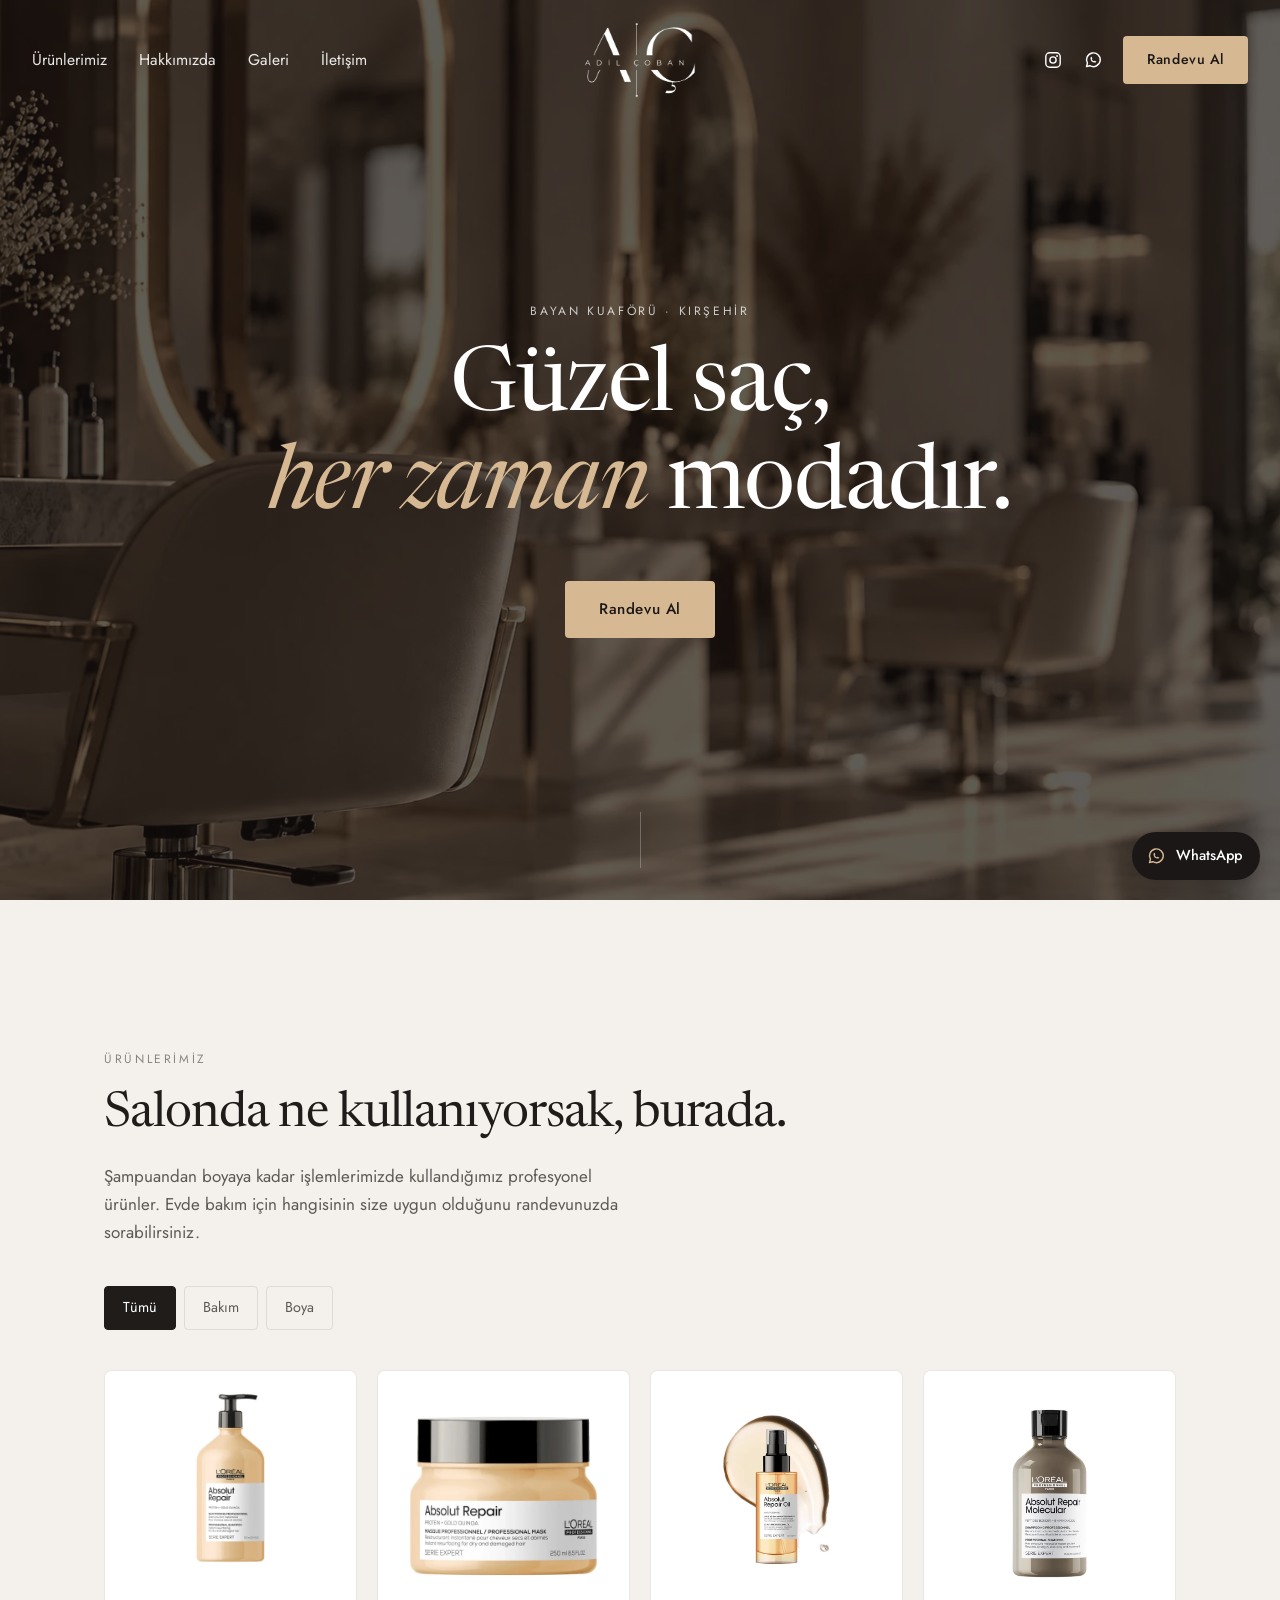
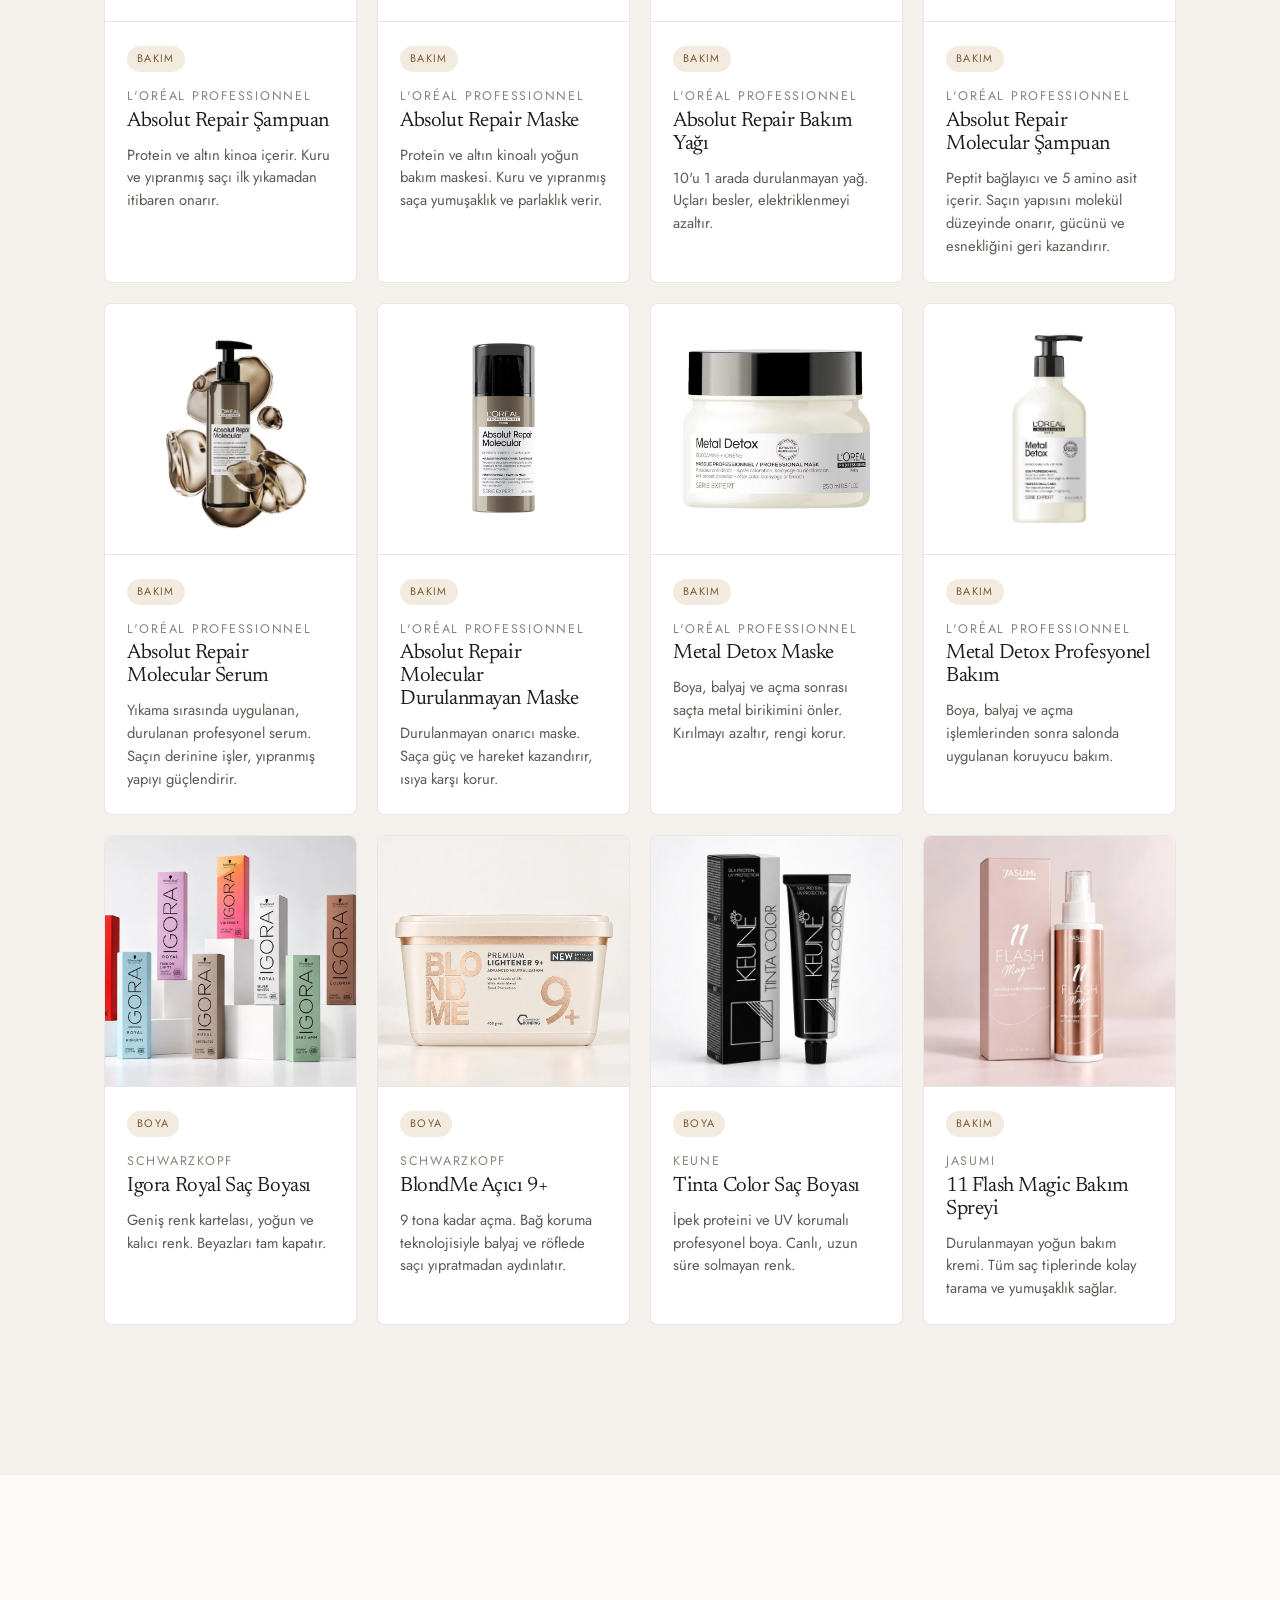
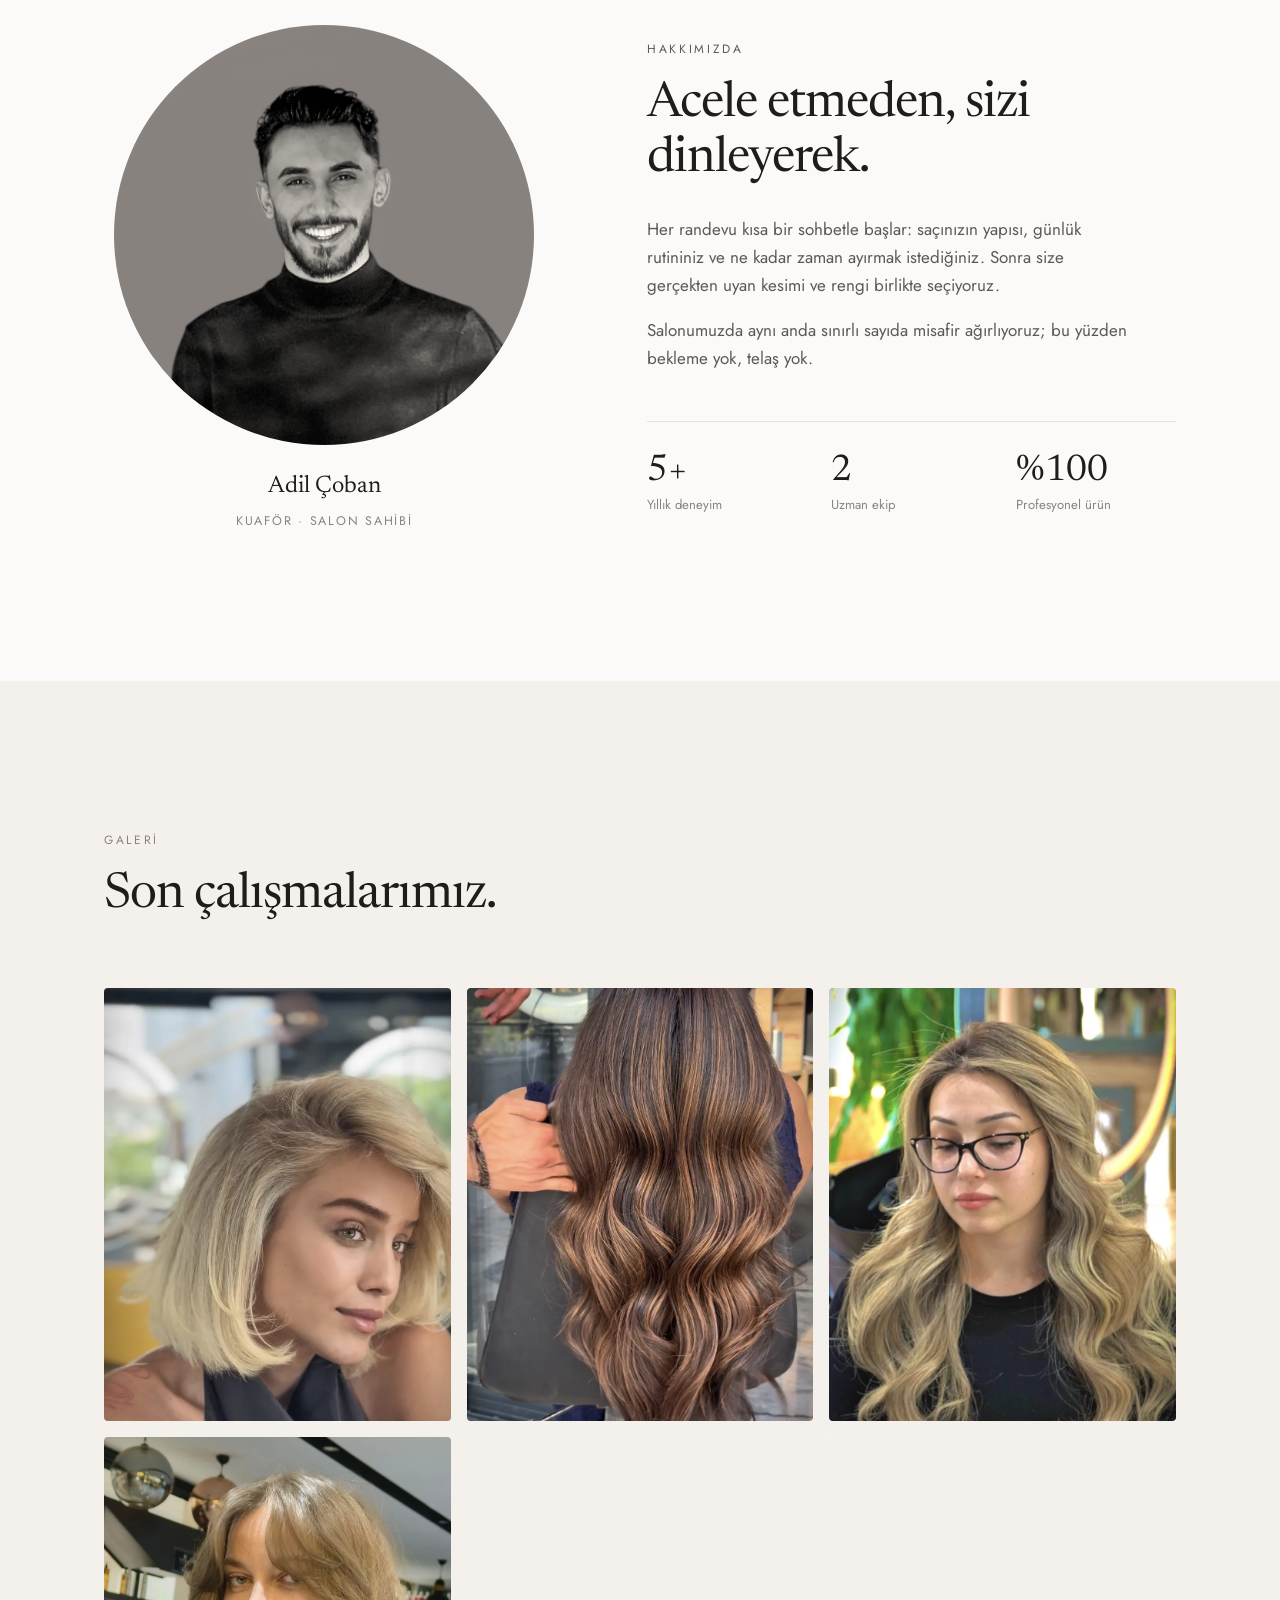
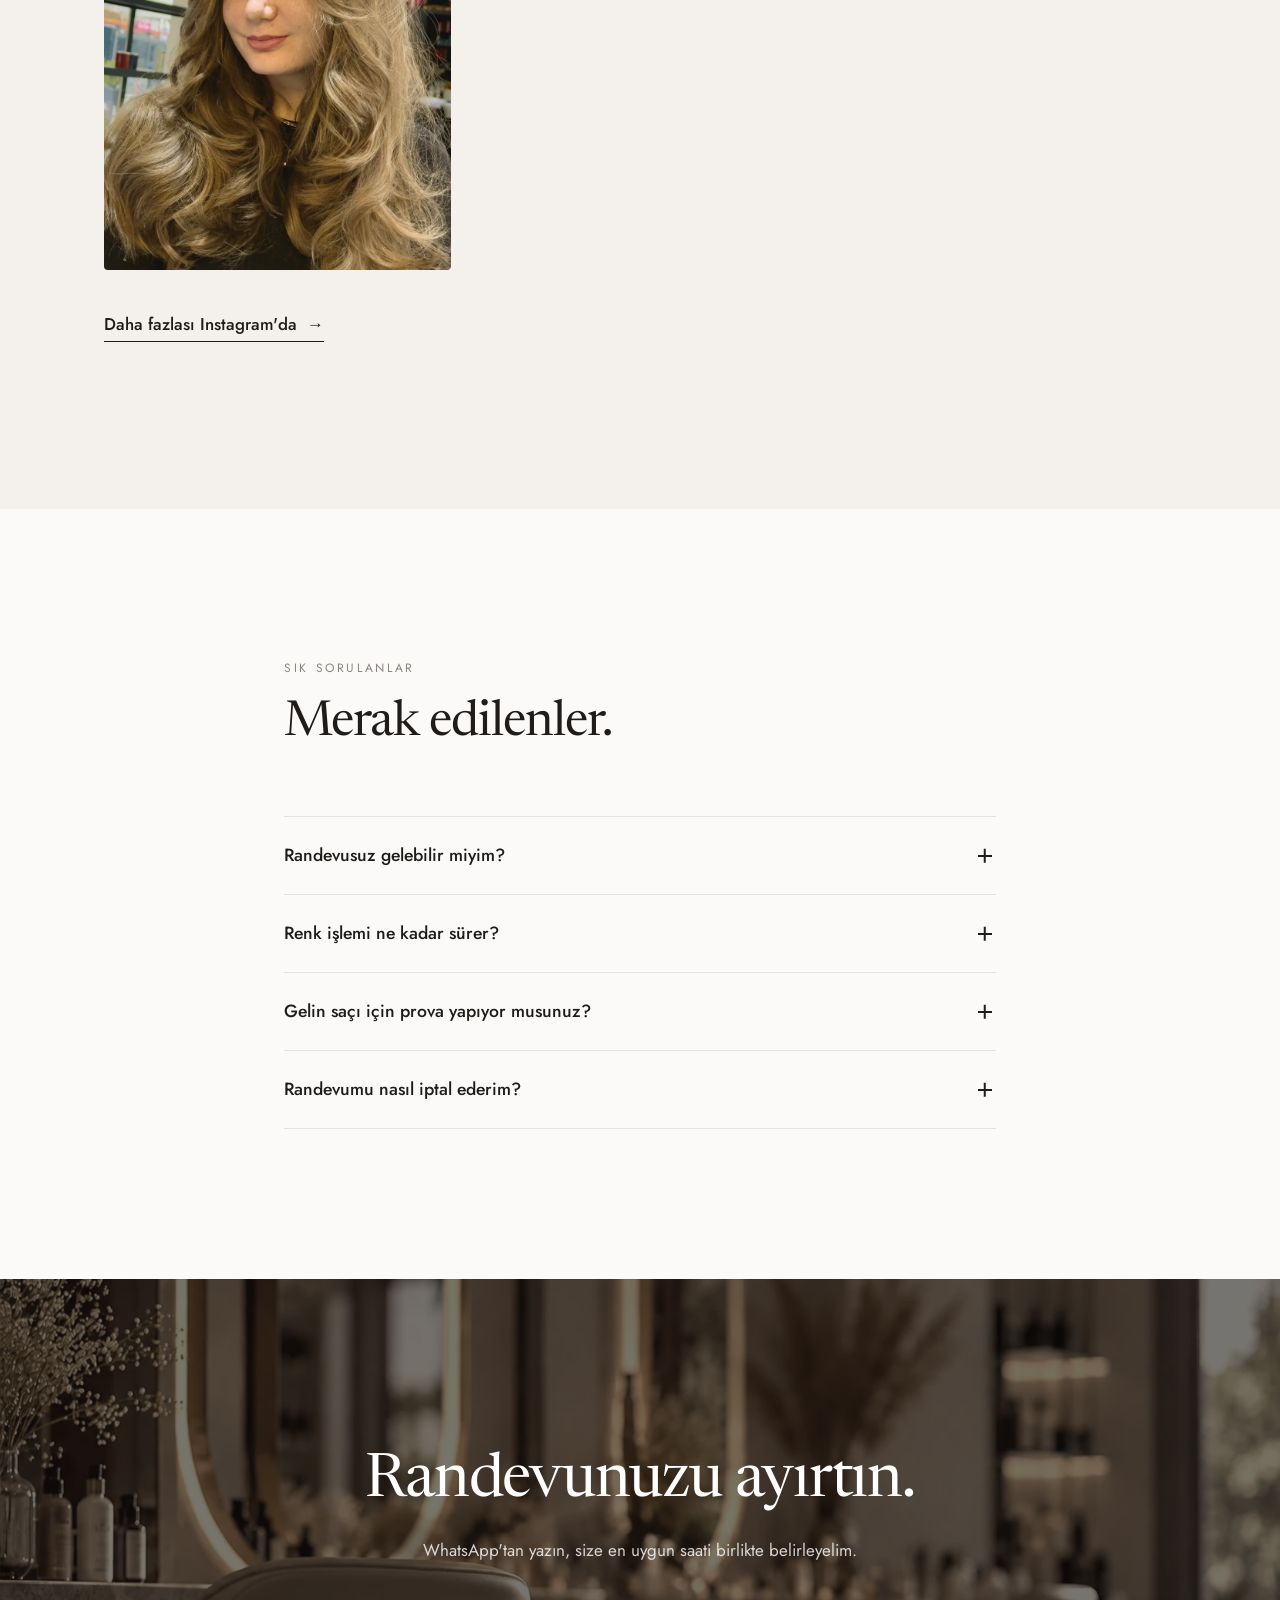
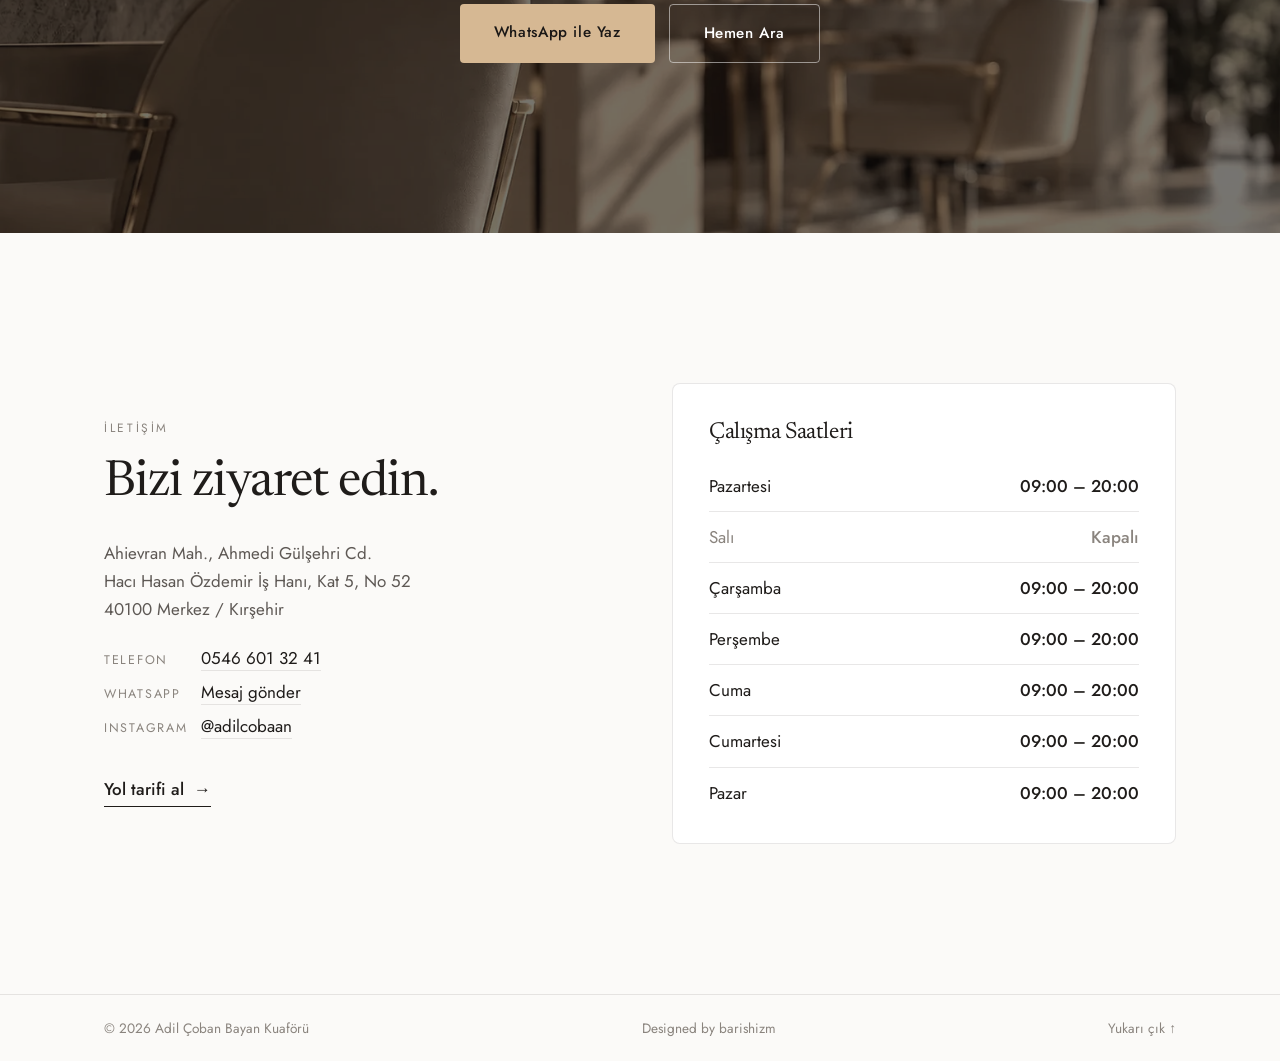
==== commit 1c397cb2: "v1.4.2 - bug fixes" ====
--- a/index.html
+++ b/index.html
@@ -25,7 +25,7 @@
   <link rel="preconnect" href="https://fonts.googleapis.com">
   <link rel="preconnect" href="https://fonts.gstatic.com" crossorigin>
   <link href="https://fonts.googleapis.com/css2?family=Jost:wght@300;400;500&family=Newsreader:ital,opsz,wght@0,6..72,400;0,6..72,500;1,6..72,400&display=swap" rel="stylesheet">
-  <link rel="stylesheet" href="assets/css/style.css?v=22">
+  <link rel="stylesheet" href="assets/css/style.css?v=23">
   <script type="application/ld+json">
   {
     "@context": "https://schema.org",
@@ -104,7 +104,6 @@
   <header class="site-header" id="top">
     <nav class="nav" aria-label="Ana menü">
       <ul class="nav-links">
-        <li><a href="#hizmetler">Hizmetler</a></li>
         <li><a href="#urunler">Ürünlerimiz</a></li>
         <li><a href="#hakkimizda">Hakkımızda</a></li>
         <li><a href="#galeri">Galeri</a></li>
@@ -130,7 +129,6 @@
     </nav>
 
     <div class="mobile-menu" id="mobile-menu" hidden>
-      <a href="#hizmetler">Hizmetler</a>
       <a href="#urunler">Ürünlerimiz</a>
       <a href="#hakkimizda">Hakkımızda</a>
       <a href="#galeri">Galeri</a>
@@ -152,35 +150,6 @@
         <a class="btn btn-accent" href="#randevu">Randevu Al</a>
       </div>
       <a href="#urunler" class="hero-scroll" aria-label="Aşağı kaydır"><span></span></a>
-    </section>
-
-    <!-- ============ HİZMETLER ============ -->
-    <section class="section" id="hizmetler">
-      <div class="container">
-        <header class="section-head reveal">
-          <p class="eyebrow">Hizmetlerimiz</p>
-          <h2>Kırşehir'de kesimden gelin saçına.</h2>
-          <p class="lead">Ahievran Mahallesi'ndeki salonumuzda bayan kuaförlüğünün temel işlemlerini, saçınıza ve yaşam tarzınıza göre birlikte planlıyoruz.</p>
-        </header>
-        <div class="services">
-          <article class="service reveal">
-            <h3>Saç kesimi</h3>
-            <p>Saçınızın yapısına, yüz hatlarınıza ve günlük rutininize uygun kesim ve şekillendirme.</p>
-          </article>
-          <article class="service reveal">
-            <h3>Renklendirme</h3>
-            <p>Dip boya, balyaj ve ombre gibi işlemler. Dip boya yaklaşık 1,5 saat, balyaj ve ombre saç uzunluğuna göre 3–4 saat sürer.</p>
-          </article>
-          <article class="service reveal">
-            <h3>Saç bakımı</h3>
-            <p>Yıpranmış ve kuru saç için profesyonel bakım işlemleri; evde devam etmeniz için ürün önerisi.</p>
-          </article>
-          <article class="service reveal">
-            <h3>Gelin saçı ve özel gün</h3>
-            <p>Düğün, nişan ve özel günler için saç tasarımı. Düğünden 2–4 hafta önce prova randevusu planlıyoruz.</p>
-          </article>
-        </div>
-      </div>
     </section>
 
     <!-- ============ ÜRÜNLERİMİZ ============ -->
--- a/assets/css/style.css
+++ b/assets/css/style.css
@@ -420,11 +420,3 @@
 @media (max-width: 520px) {
   .gallery, .products { margin: 0 -16px; padding: 0 16px; scroll-padding: 0 16px; }
 }
-
-/* ---------- Hizmetler ---------- */
-.services { display: grid; grid-template-columns: repeat(4, 1fr); gap: 40px; }
-.service { border-top: 1px solid var(--line); padding-top: 24px; }
-.service h3 { font-family: var(--serif); font-weight: 400; font-size: 1.35rem; margin: 0 0 12px; }
-.service p { margin: 0; color: var(--ink-soft); font-size: .96rem; }
-@media (max-width: 900px) { .services { grid-template-columns: repeat(2, 1fr); gap: 32px; } }
-@media (max-width: 560px) { .services { grid-template-columns: 1fr; gap: 28px; } }
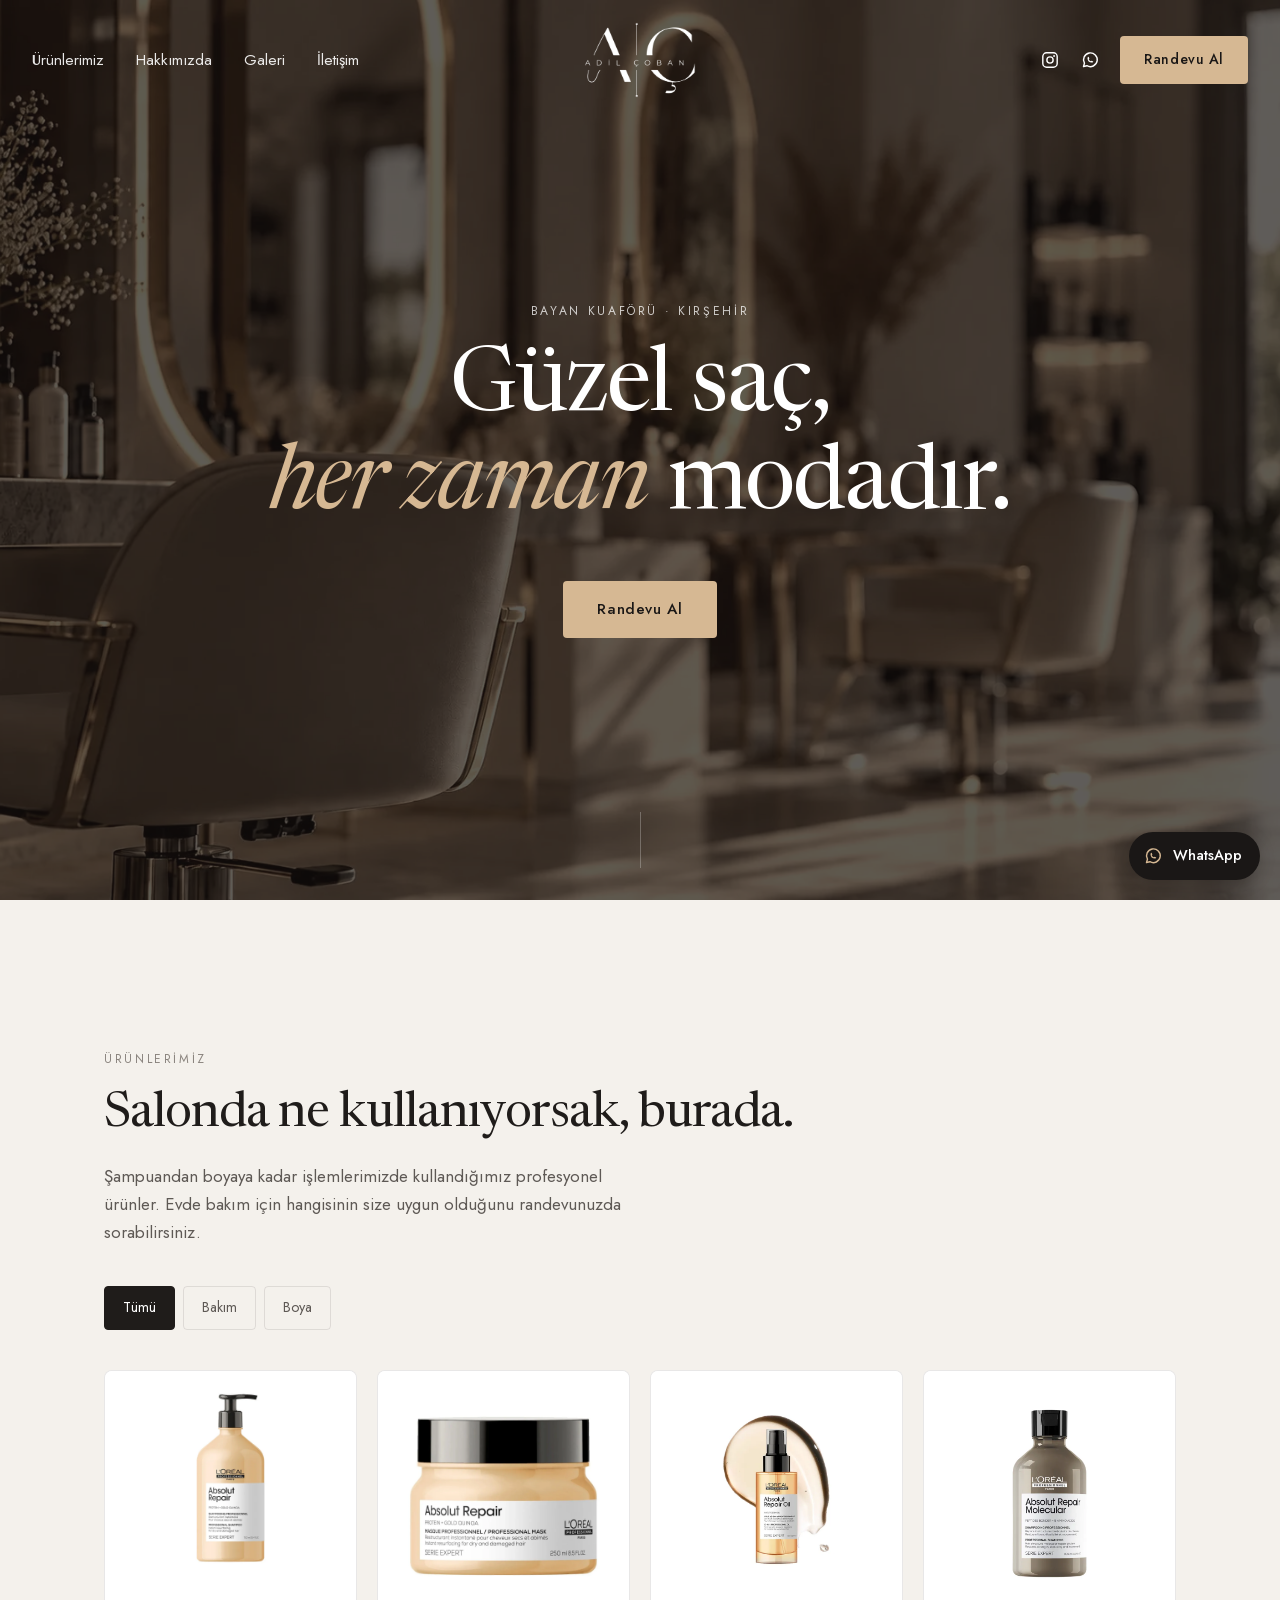
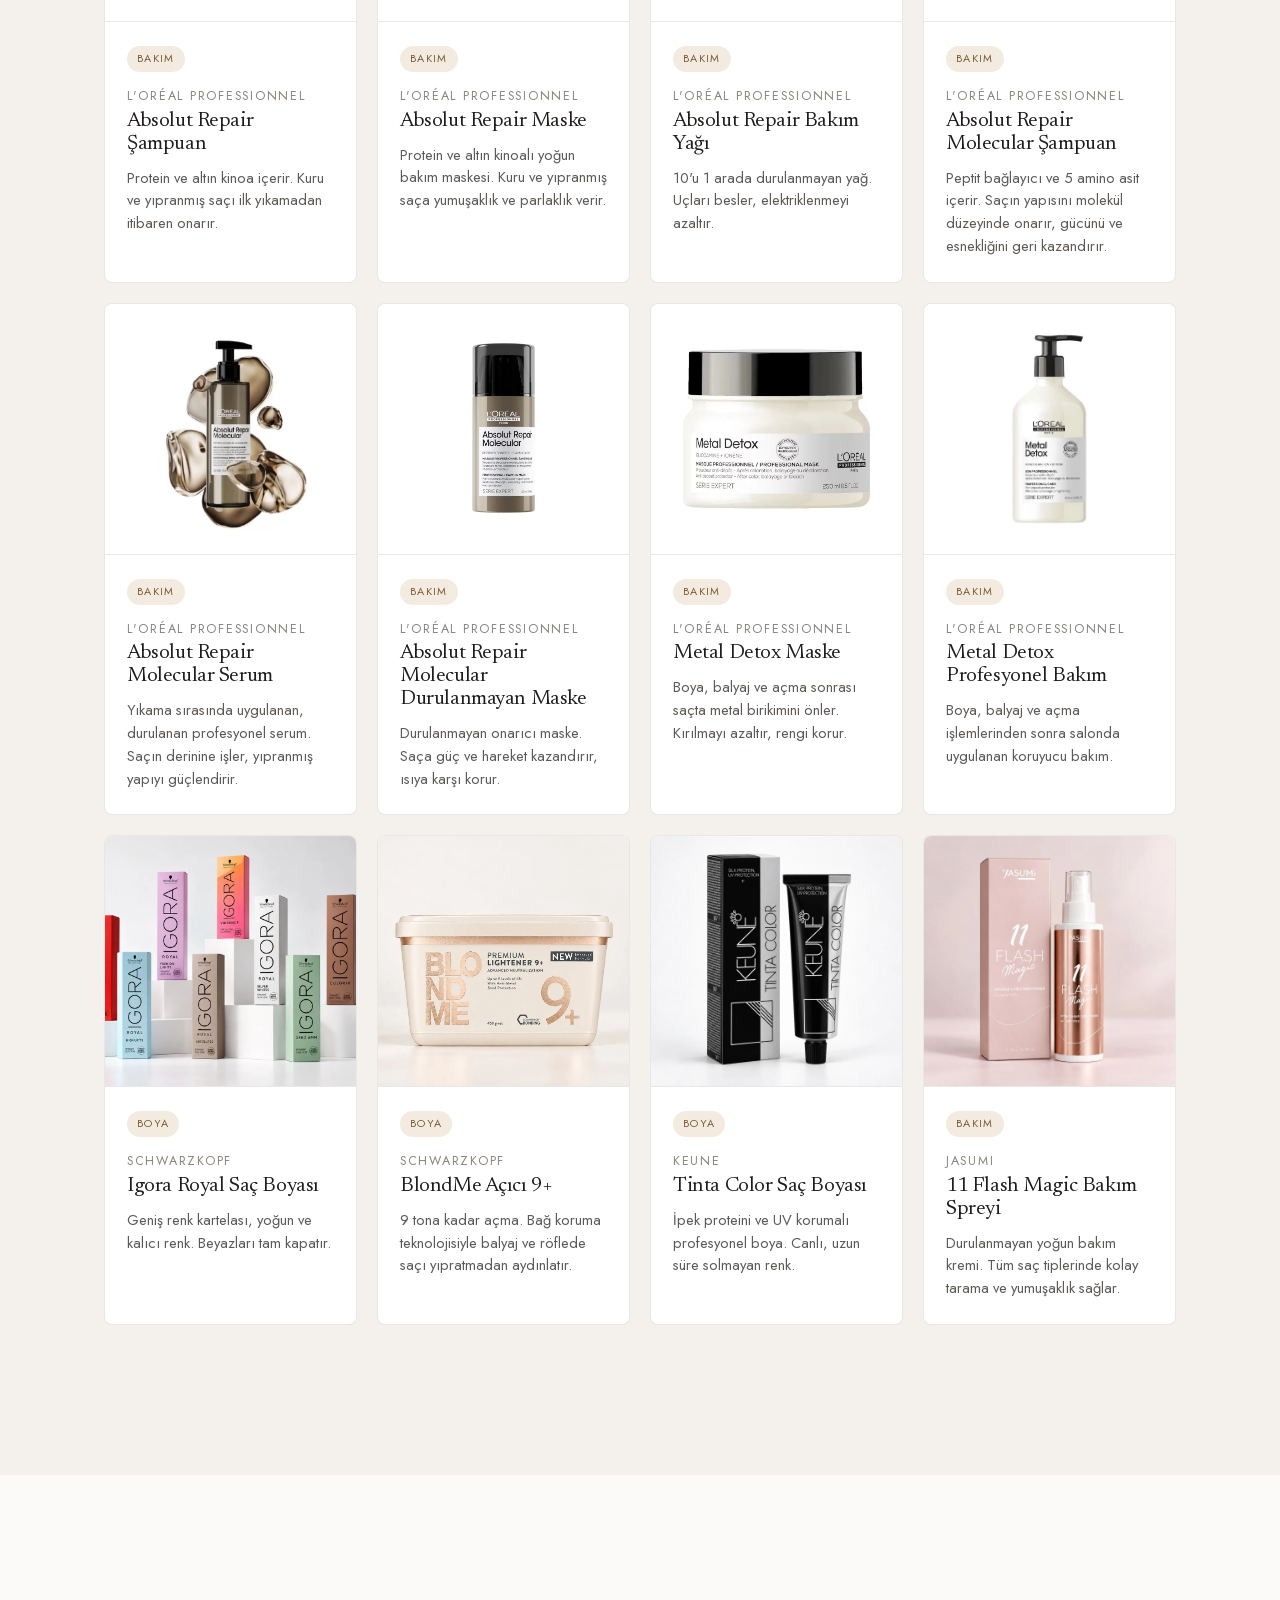
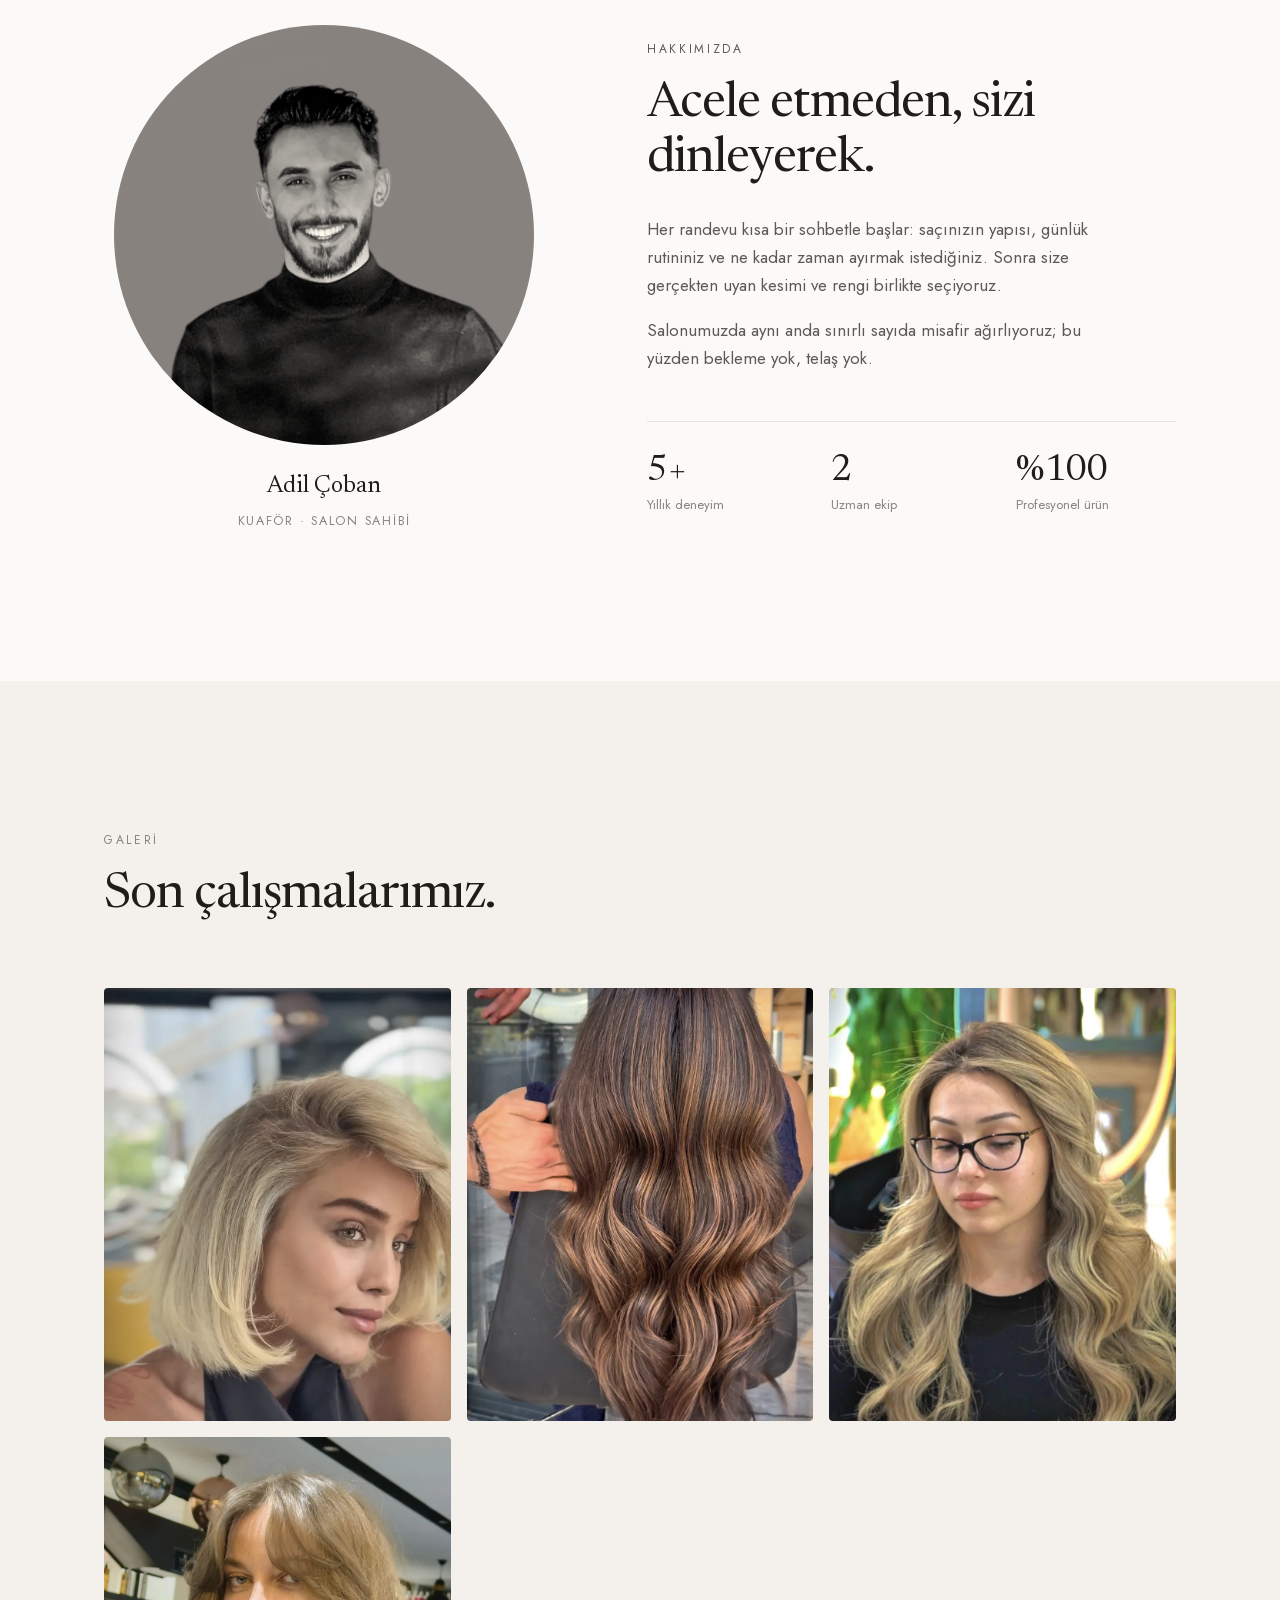
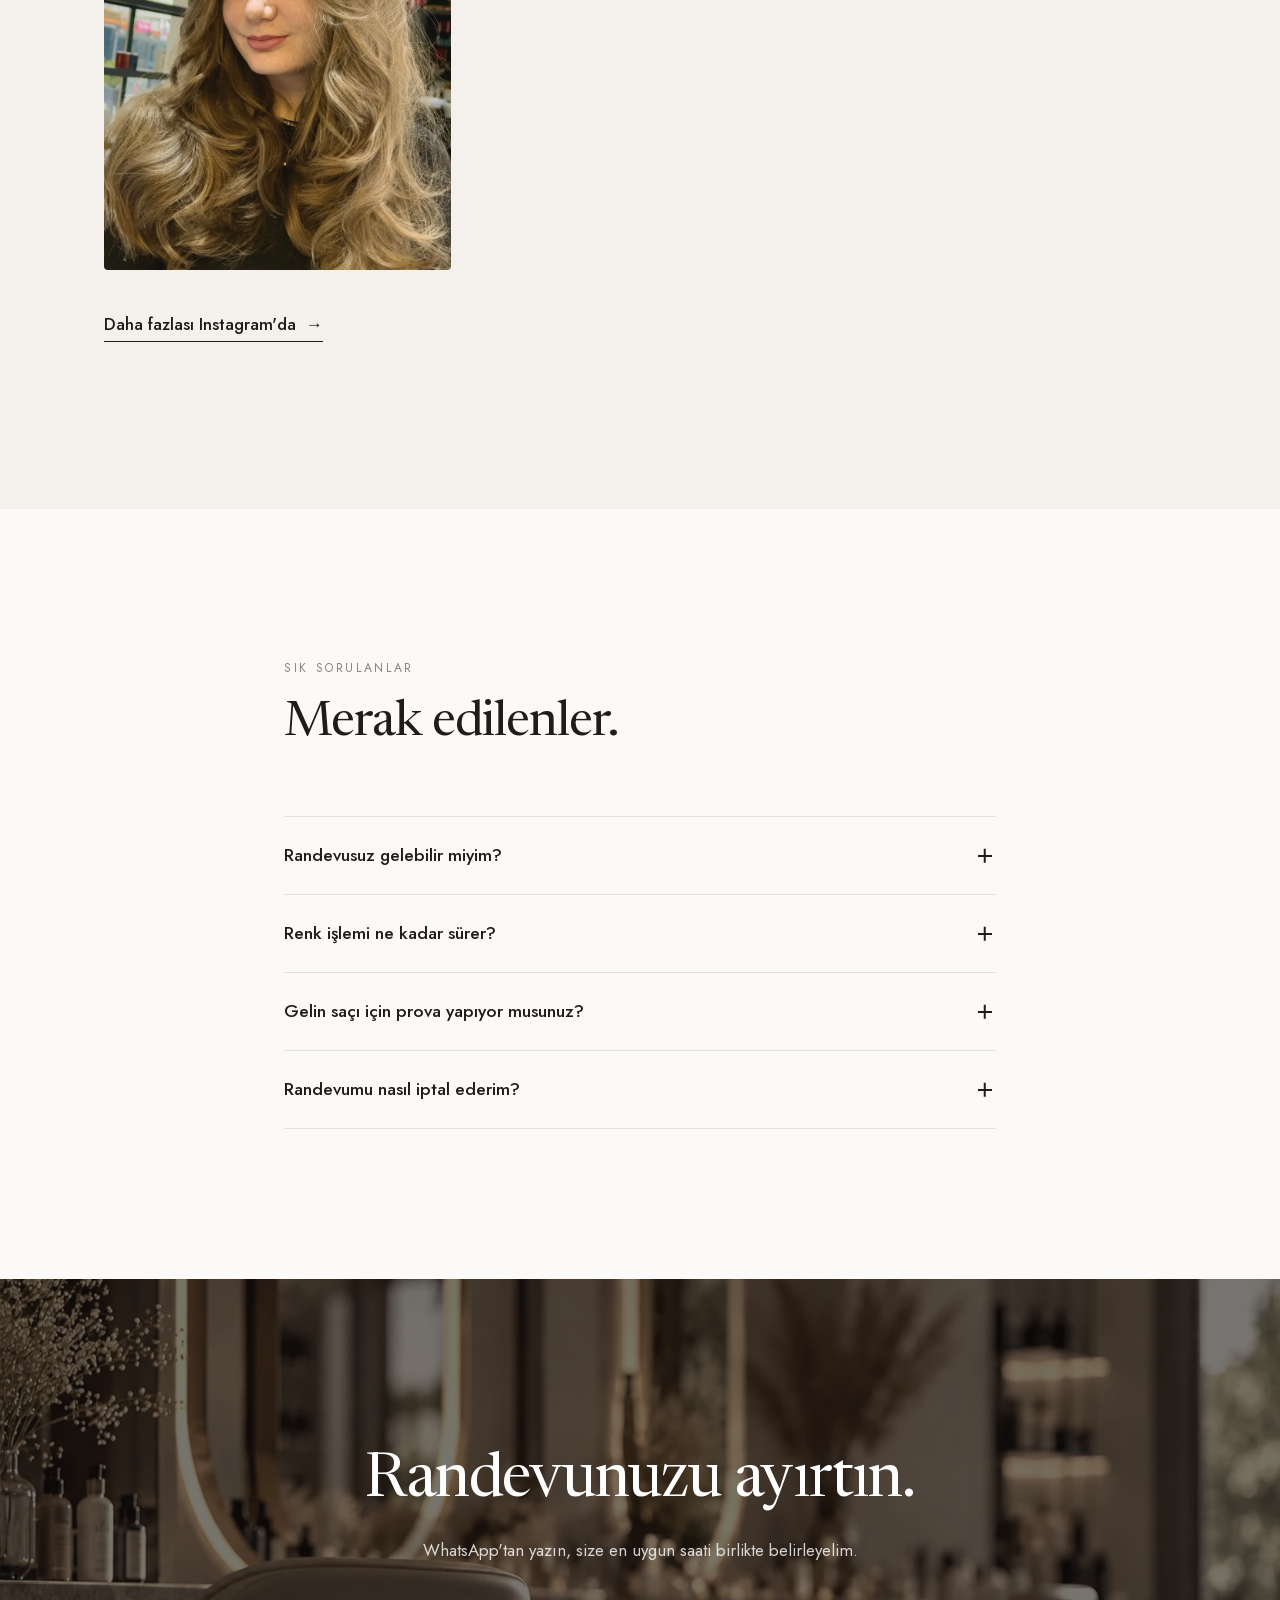
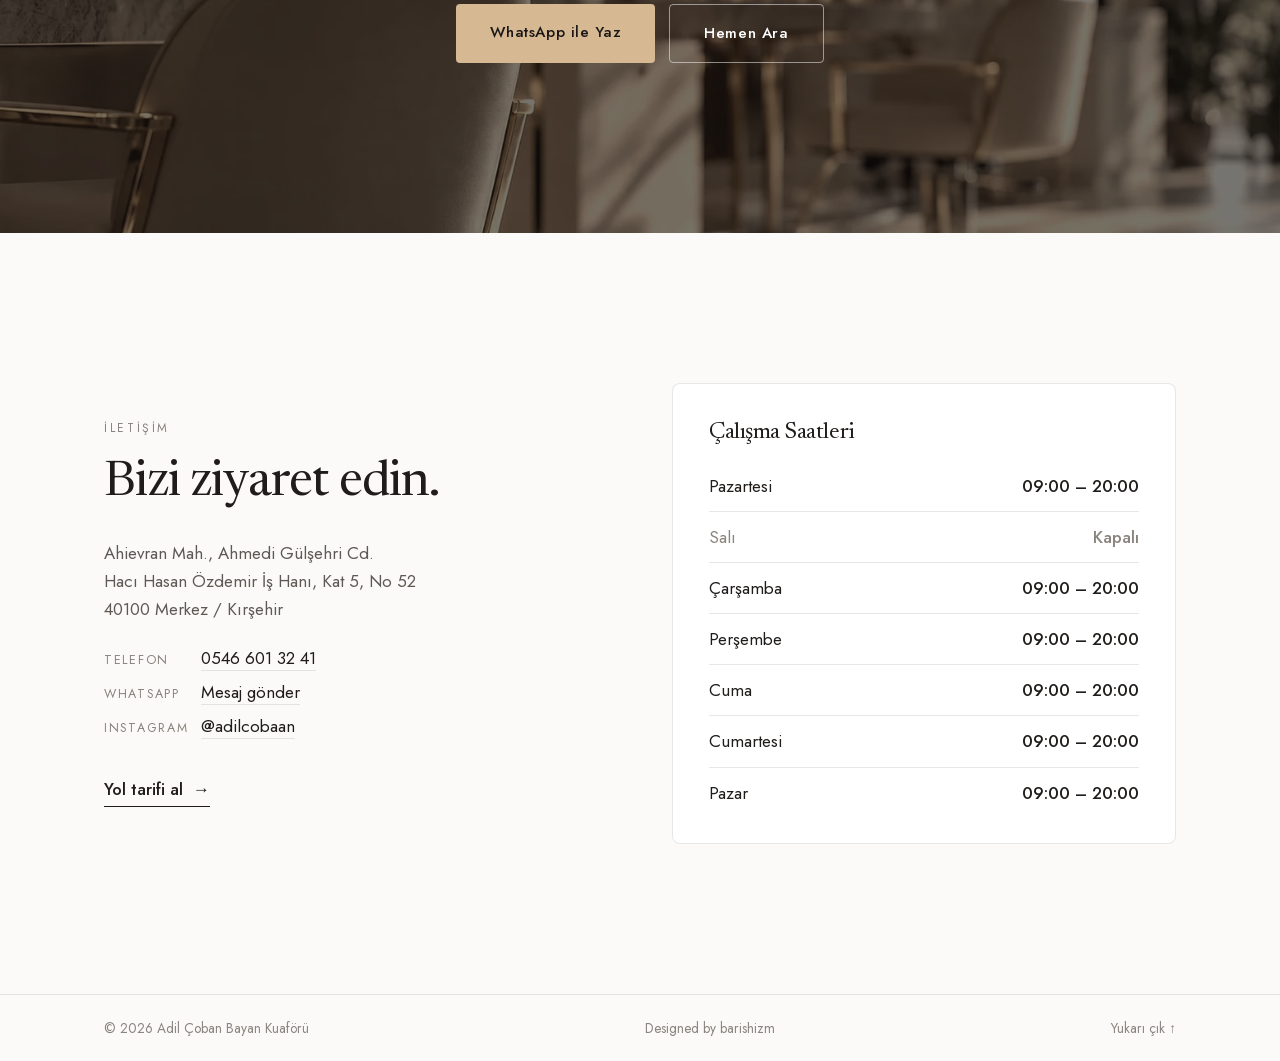
==== commit c8088aa1: "v1.5 - local host fonts" ====
--- a/index.html
+++ b/index.html
@@ -22,10 +22,9 @@
   <link rel="icon" href="assets/img/favicon-32.png" type="image/png" sizes="32x32">
   <link rel="apple-touch-icon" href="assets/img/apple-touch-icon.png">
   <meta property="og:image" content="https://www.adilcoban.com/assets/img/og-image.jpg">
-  <link rel="preconnect" href="https://fonts.googleapis.com">
-  <link rel="preconnect" href="https://fonts.gstatic.com" crossorigin>
-  <link href="https://fonts.googleapis.com/css2?family=Jost:wght@300;400;500&family=Newsreader:ital,opsz,wght@0,6..72,400;0,6..72,500;1,6..72,400&display=swap" rel="stylesheet">
-  <link rel="stylesheet" href="assets/css/style.css?v=23">
+  <link rel="preload" href="assets/fonts/jost-latin.woff2" as="font" type="font/woff2" crossorigin>
+  <link rel="preload" href="assets/fonts/newsreader-latin.woff2" as="font" type="font/woff2" crossorigin>
+  <link rel="stylesheet" href="assets/css/style.css?v=24">
   <script type="application/ld+json">
   {
     "@context": "https://schema.org",
--- a/assets/css/style.css
+++ b/assets/css/style.css
@@ -2,6 +2,20 @@
    Adil Çoban Bayan Kuaförü — minimalist template
    Renkleri ve fontları buradan değiştirin.
    ========================================================= */
+/* Yerel fontlar (değişken font; her dosya tüm ağırlıkları kapsar) */
+@font-face { font-family: 'Jost'; font-style: normal; font-weight: 300 500; font-display: swap;
+  src: url(../fonts/jost-latin-ext.woff2) format('woff2'); unicode-range: U+0100-02BA, U+02BD-02C5, U+02C7-02CC, U+02CE-02D7, U+02DD-02FF, U+0304, U+0308, U+0329, U+1D00-1DBF, U+1E00-1E9F, U+1EF2-1EFF, U+2020, U+20A0-20AB, U+20AD-20C0, U+2113, U+2C60-2C7F, U+A720-A7FF; }
+@font-face { font-family: 'Jost'; font-style: normal; font-weight: 300 500; font-display: swap;
+  src: url(../fonts/jost-latin.woff2) format('woff2'); unicode-range: U+0000-00FF, U+0131, U+0152-0153, U+02BB-02BC, U+02C6, U+02DA, U+02DC, U+0304, U+0308, U+0329, U+2000-206F, U+20AC, U+2122, U+2191, U+2193, U+2212, U+2215, U+FEFF, U+FFFD; }
+@font-face { font-family: 'Newsreader'; font-style: normal; font-weight: 400 500; font-display: swap;
+  src: url(../fonts/newsreader-latin-ext.woff2) format('woff2'); unicode-range: U+0100-02BA, U+02BD-02C5, U+02C7-02CC, U+02CE-02D7, U+02DD-02FF, U+0304, U+0308, U+0329, U+1D00-1DBF, U+1E00-1E9F, U+1EF2-1EFF, U+2020, U+20A0-20AB, U+20AD-20C0, U+2113, U+2C60-2C7F, U+A720-A7FF; }
+@font-face { font-family: 'Newsreader'; font-style: normal; font-weight: 400 500; font-display: swap;
+  src: url(../fonts/newsreader-latin.woff2) format('woff2'); unicode-range: U+0000-00FF, U+0131, U+0152-0153, U+02BB-02BC, U+02C6, U+02DA, U+02DC, U+0304, U+0308, U+0329, U+2000-206F, U+20AC, U+2122, U+2191, U+2193, U+2212, U+2215, U+FEFF, U+FFFD; }
+@font-face { font-family: 'Newsreader'; font-style: italic; font-weight: 400; font-display: swap;
+  src: url(../fonts/newsreader-italic-latin-ext.woff2) format('woff2'); unicode-range: U+0100-02BA, U+02BD-02C5, U+02C7-02CC, U+02CE-02D7, U+02DD-02FF, U+0304, U+0308, U+0329, U+1D00-1DBF, U+1E00-1E9F, U+1EF2-1EFF, U+2020, U+20A0-20AB, U+20AD-20C0, U+2113, U+2C60-2C7F, U+A720-A7FF; }
+@font-face { font-family: 'Newsreader'; font-style: italic; font-weight: 400; font-display: swap;
+  src: url(../fonts/newsreader-italic-latin.woff2) format('woff2'); unicode-range: U+0000-00FF, U+0131, U+0152-0153, U+02BB-02BC, U+02C6, U+02DA, U+02DC, U+0304, U+0308, U+0329, U+2000-206F, U+20AC, U+2122, U+2191, U+2193, U+2212, U+2215, U+FEFF, U+FFFD; }
+
 :root {
   --bg: #fbfaf8;
   --bg-alt: #f4f1ec;
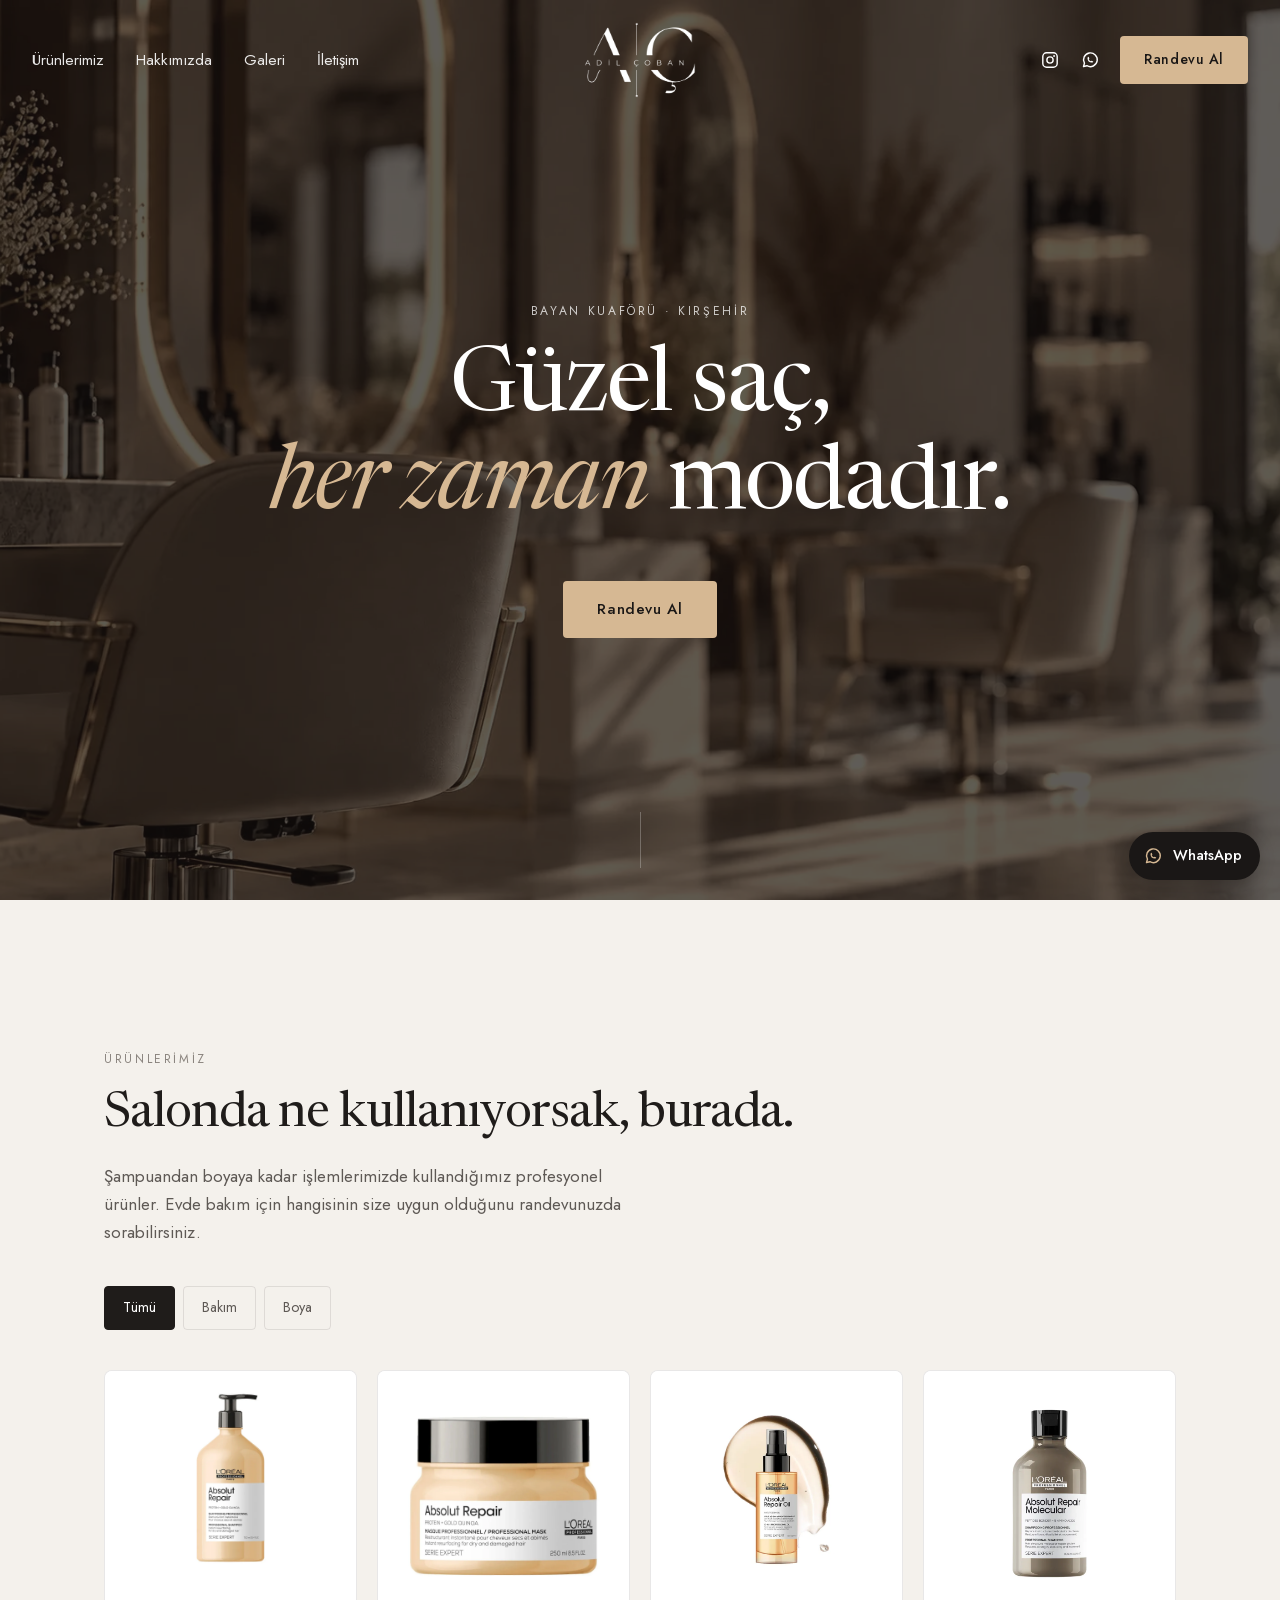
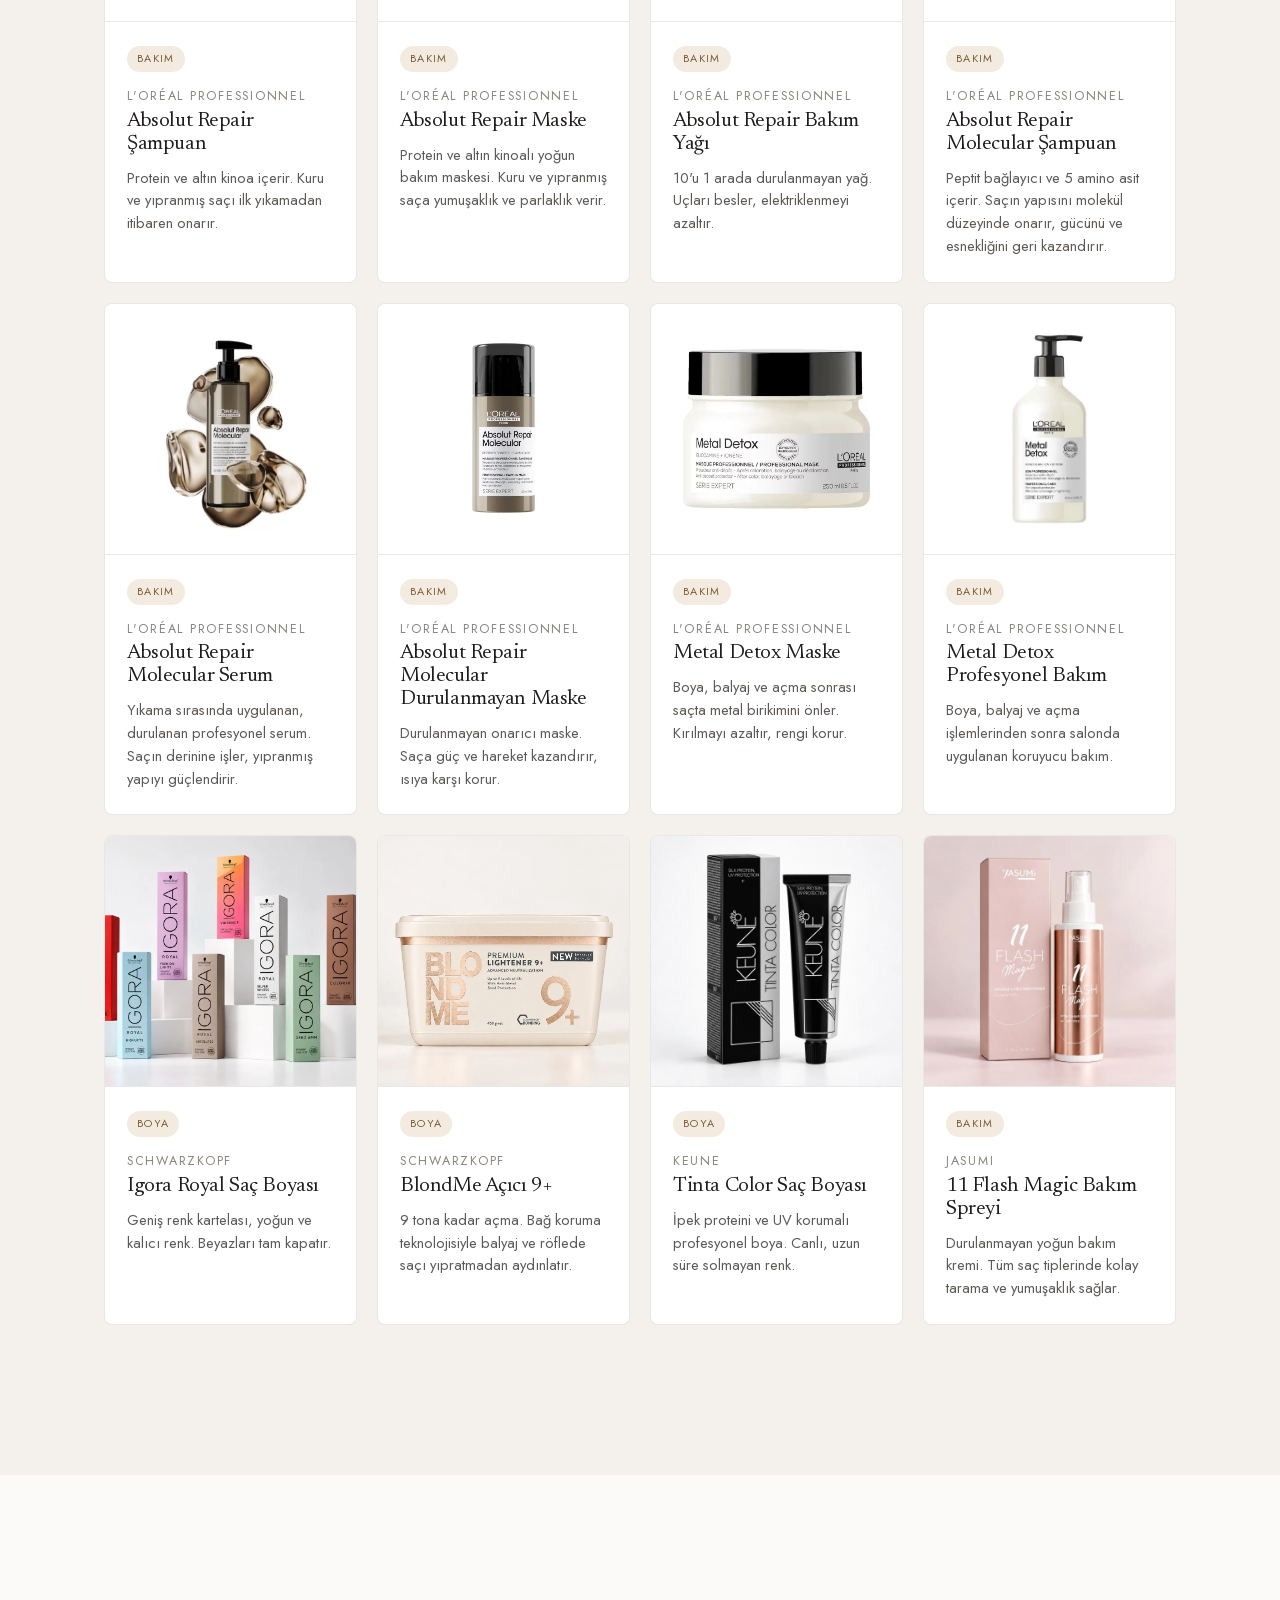
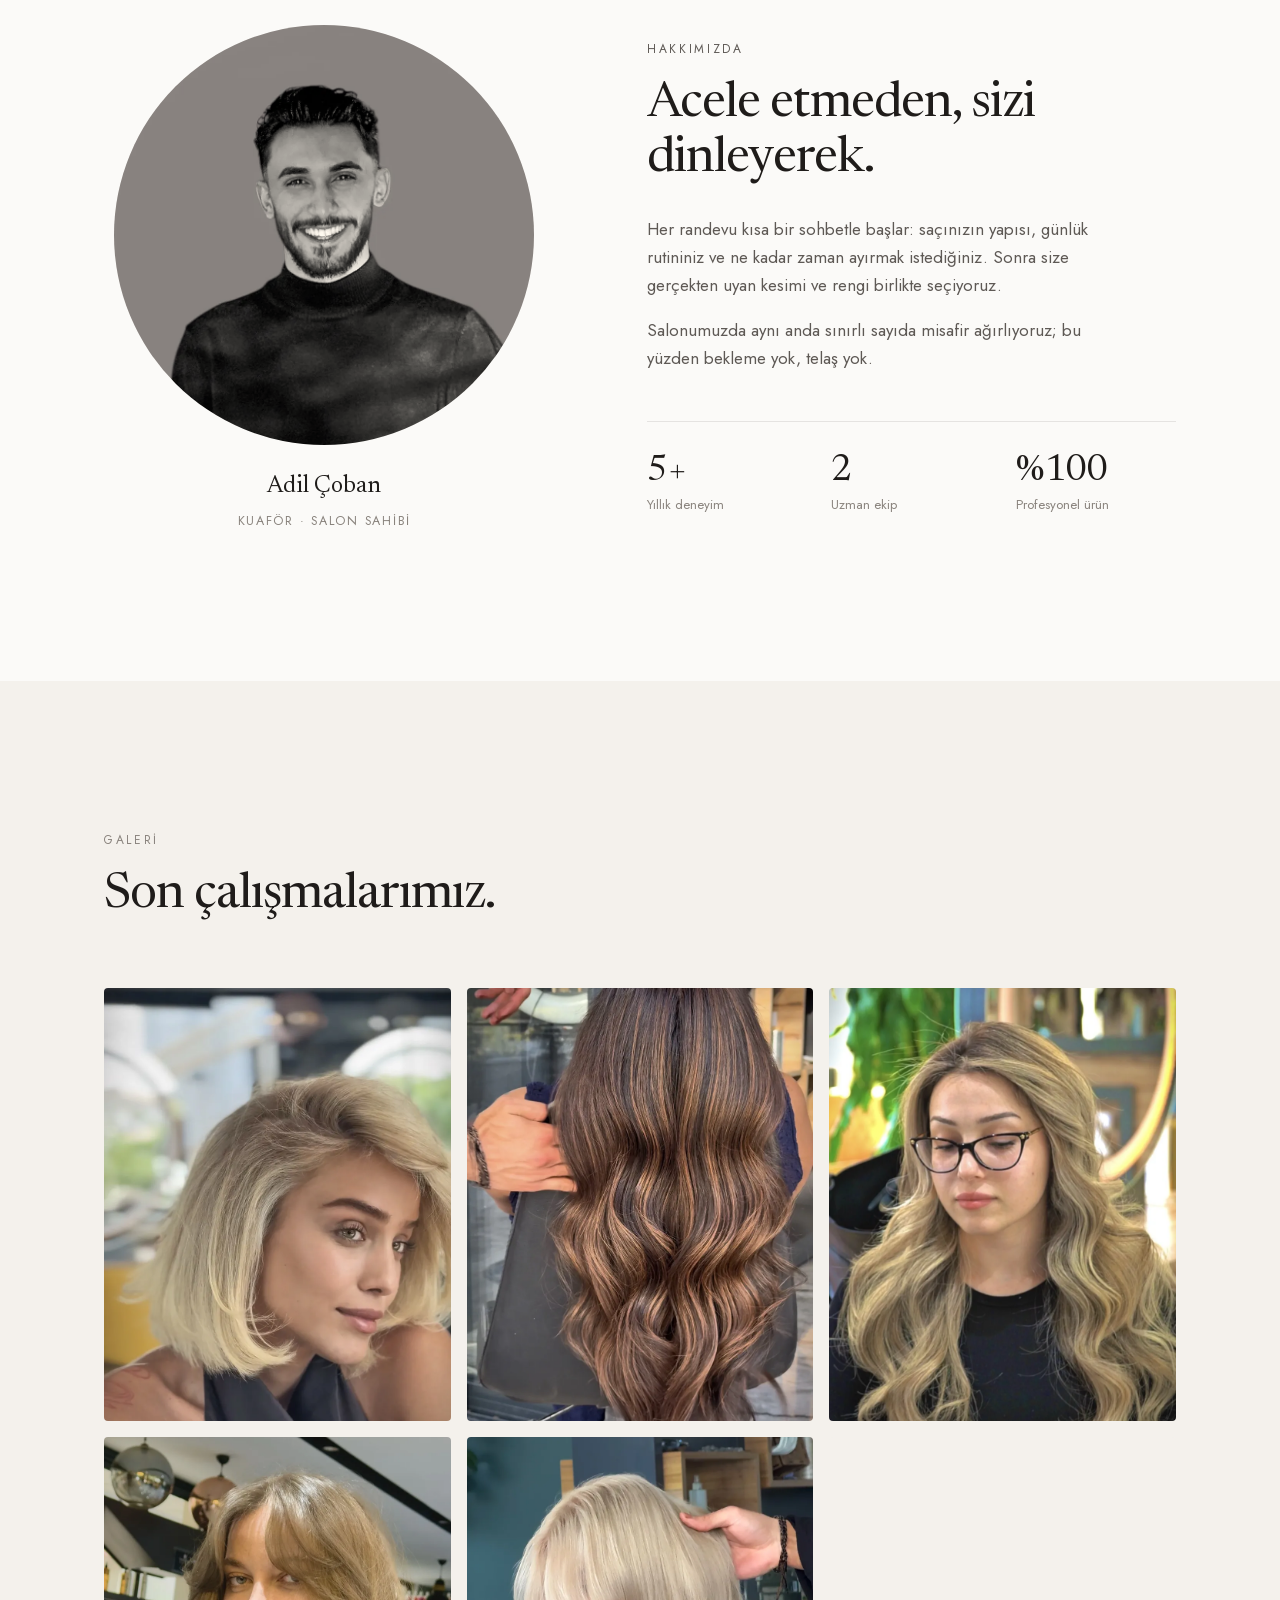
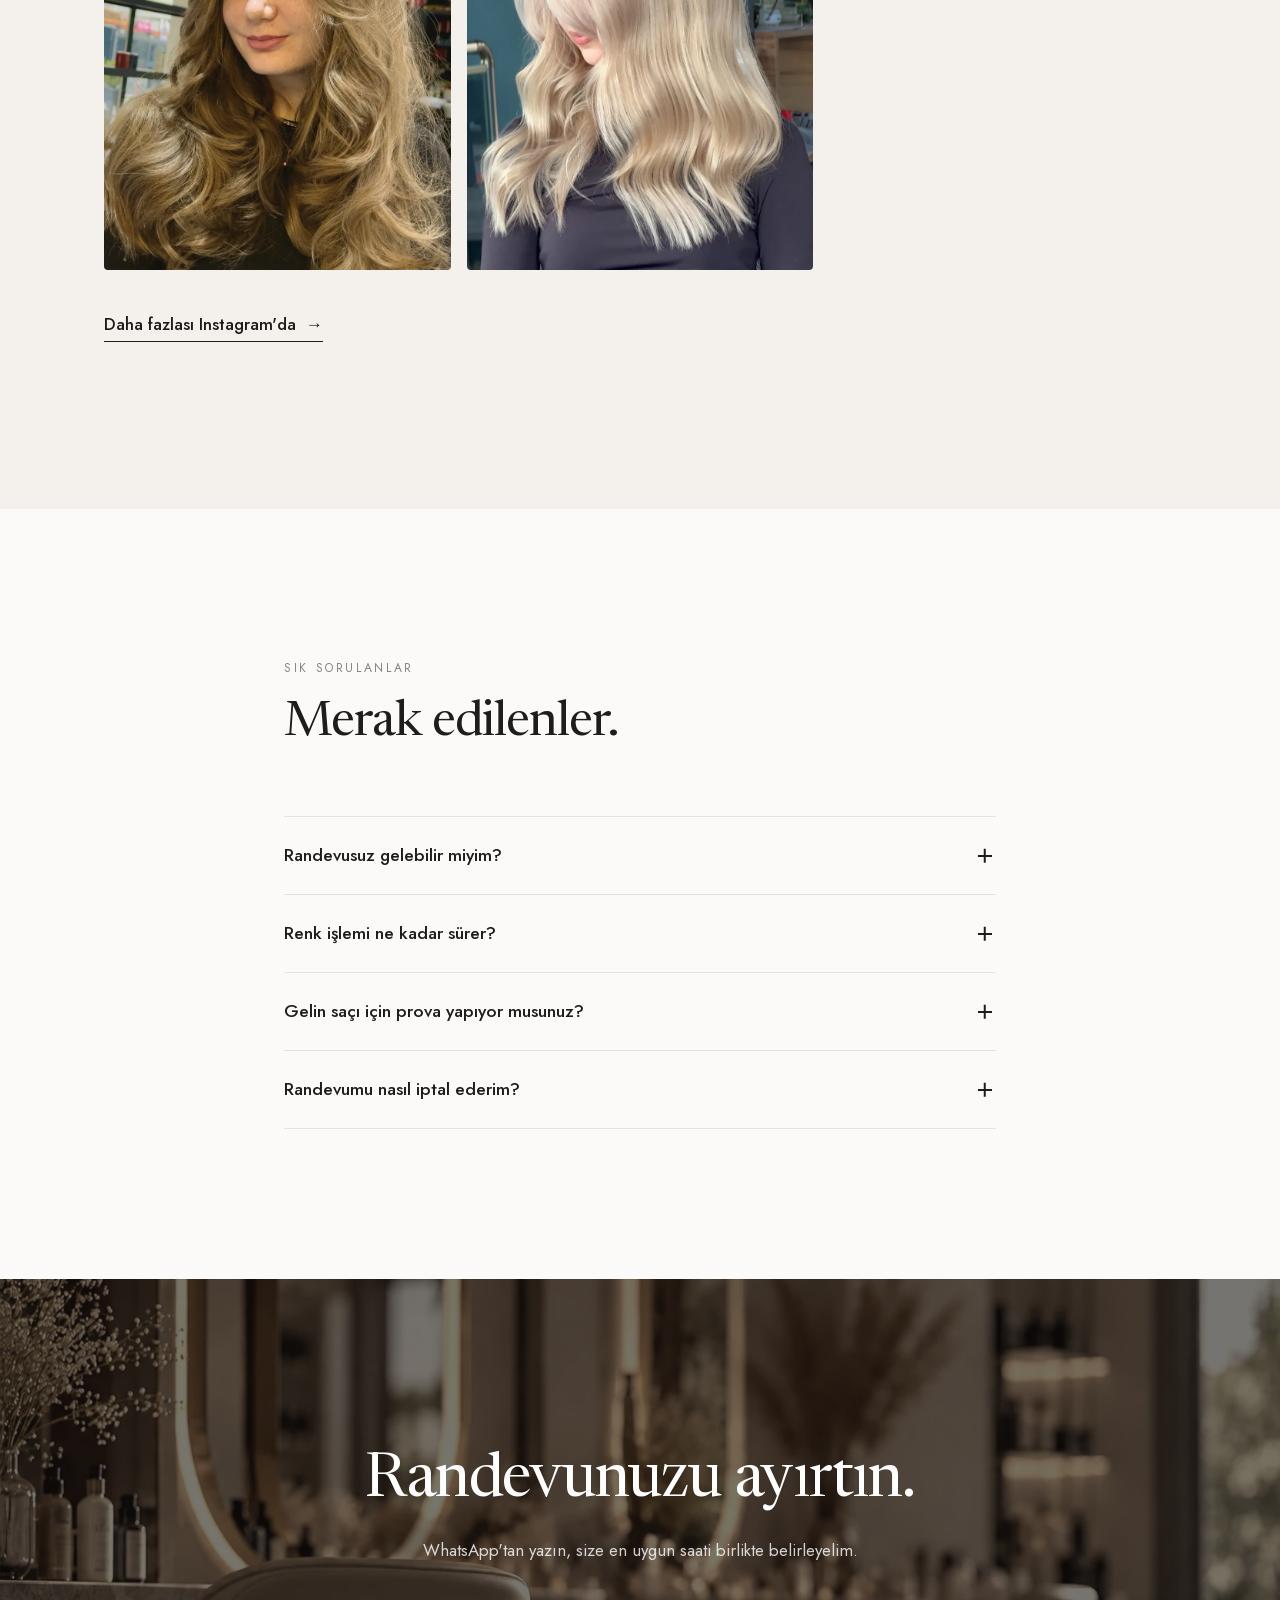
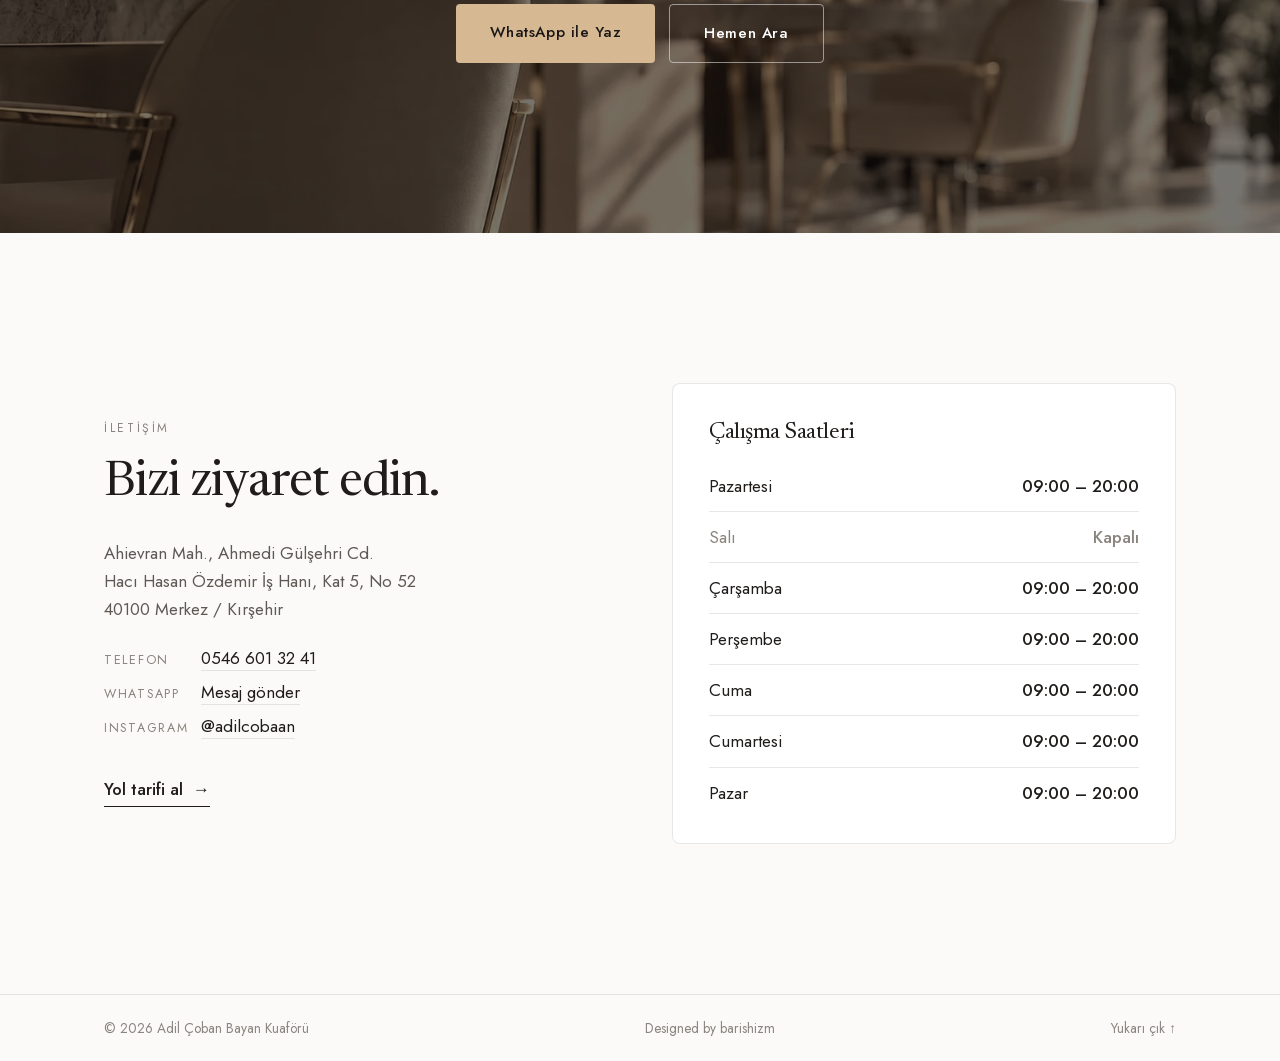
==== commit 49985eb0: "v1.5.2 - seo upgrade" ====
--- a/index.html
+++ b/index.html
@@ -3,12 +3,12 @@
 <head>
   <meta charset="utf-8">
   <meta name="viewport" content="width=device-width, initial-scale=1">
-  <title>Kırşehir Bayan Kuaförü | Adil Çoban — Kesim, Boya, Gelin Saçı</title>
-  <meta name="description" content="Kırşehir'de bayan kuaförü: kesim, renklendirme, bakım ve gelin saçı. Randevunuzu WhatsApp üzerinden kolayca alın.">
+  <title>Adil Çoban Bayan Kuaförü Kırşehir | Kesim, Boya, Gelin Saçı</title>
+  <meta name="description" content="Adil Çoban Bayan Kuaförü, Kırşehir: saç kesimi, renklendirme, bakım ve gelin saçı. Randevunuzu WhatsApp üzerinden kolayca alın.">
   <meta name="theme-color" content="#1a1716">
   <link rel="canonical" href="https://www.adilcoban.com/">
 
-  <meta property="og:title" content="Kırşehir Bayan Kuaförü | Adil Çoban">
+  <meta property="og:title" content="Adil Çoban Bayan Kuaförü Kırşehir">
   <meta property="og:description" content="Kırşehir'de bayan kuaförü — kesim, renk, bakım ve özel gün saçları.">
   <meta property="og:type" content="website">
   <meta property="og:url" content="https://www.adilcoban.com/">
@@ -31,6 +31,7 @@
     "@type": "HairSalon",
     "@id": "https://www.adilcoban.com/#salon",
     "name": "Adil Çoban Bayan Kuaförü",
+    "alternateName": ["Adil Çoban", "Adil Coban", "Adil Çoban Kuaför", "Adil Coban Kuafor Kırşehir"],
     "url": "https://www.adilcoban.com/",
     "image": "https://www.adilcoban.com/assets/img/og-image.jpg",
     "logo": "https://www.adilcoban.com/assets/img/icon-512.png",
@@ -54,6 +55,17 @@
     }],
     "sameAs": ["https://www.instagram.com/adilcobaan/"],
     "hasMap": "https://maps.app.goo.gl/stNxWm9bafsDnBis6"
+  }
+  </script>
+  <script type="application/ld+json">
+  {
+    "@context": "https://schema.org",
+    "@type": "WebSite",
+    "@id": "https://www.adilcoban.com/#website",
+    "name": "Adil Çoban Bayan Kuaförü",
+    "alternateName": ["Adil Çoban", "Adil Coban"],
+    "url": "https://www.adilcoban.com/",
+    "inLanguage": "tr"
   }
   </script>
   <script type="application/ld+json">
--- a/assets/css/style.css
+++ b/assets/css/style.css
@@ -331,7 +331,10 @@
   body { font-size: 16px; }
   .container { padding: 0 16px; }
   .nav { padding: 14px 16px; }
-  .brand img { height: 52px; transform-origin: left center; }
+  .nav { grid-template-columns: 1fr auto 1fr; }
+  .brand { grid-column: 2; justify-self: center; }
+  .nav-right { grid-column: 3; }
+  .brand img { height: 52px; }
   .site-header.scrolled .brand img, .site-header.menu-open .brand img { transform: none; }
   .footer-inner { gap: 8px 16px; }
   .stats dd { font-size: 1.8rem; }
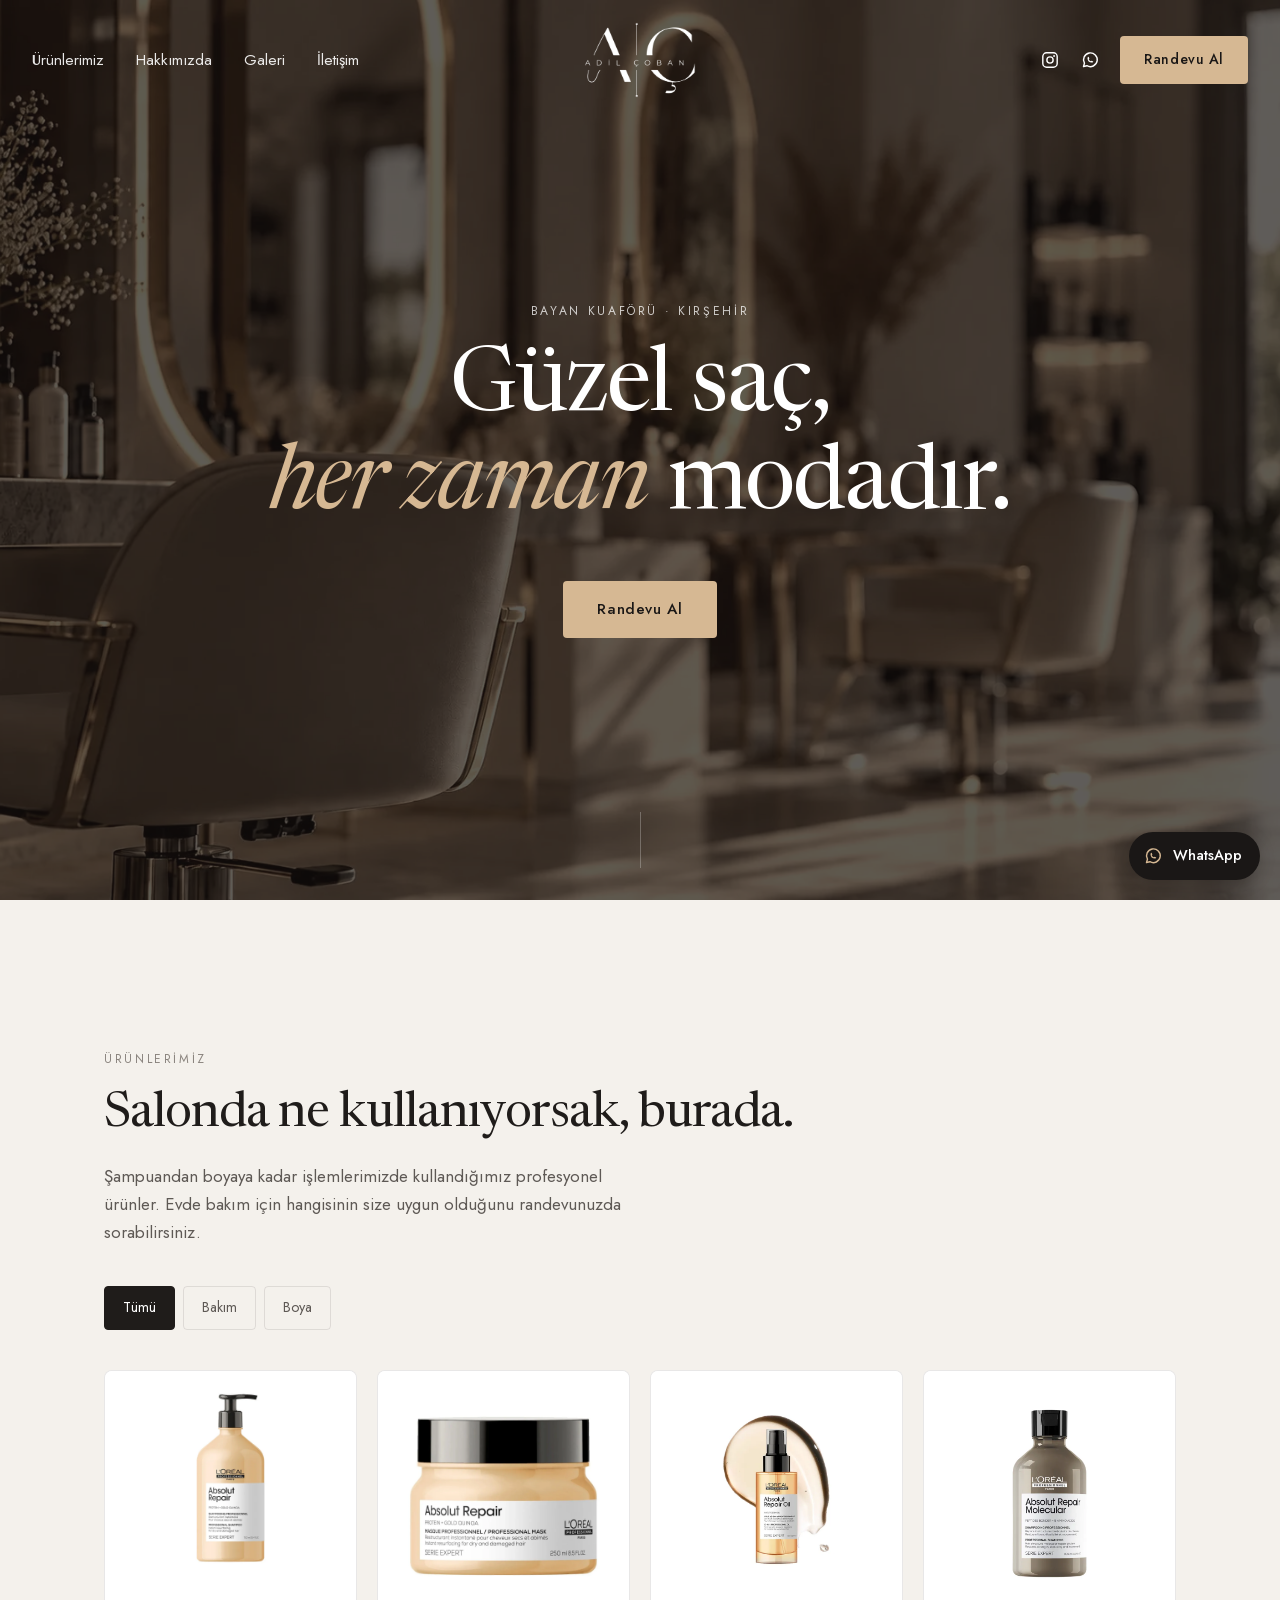
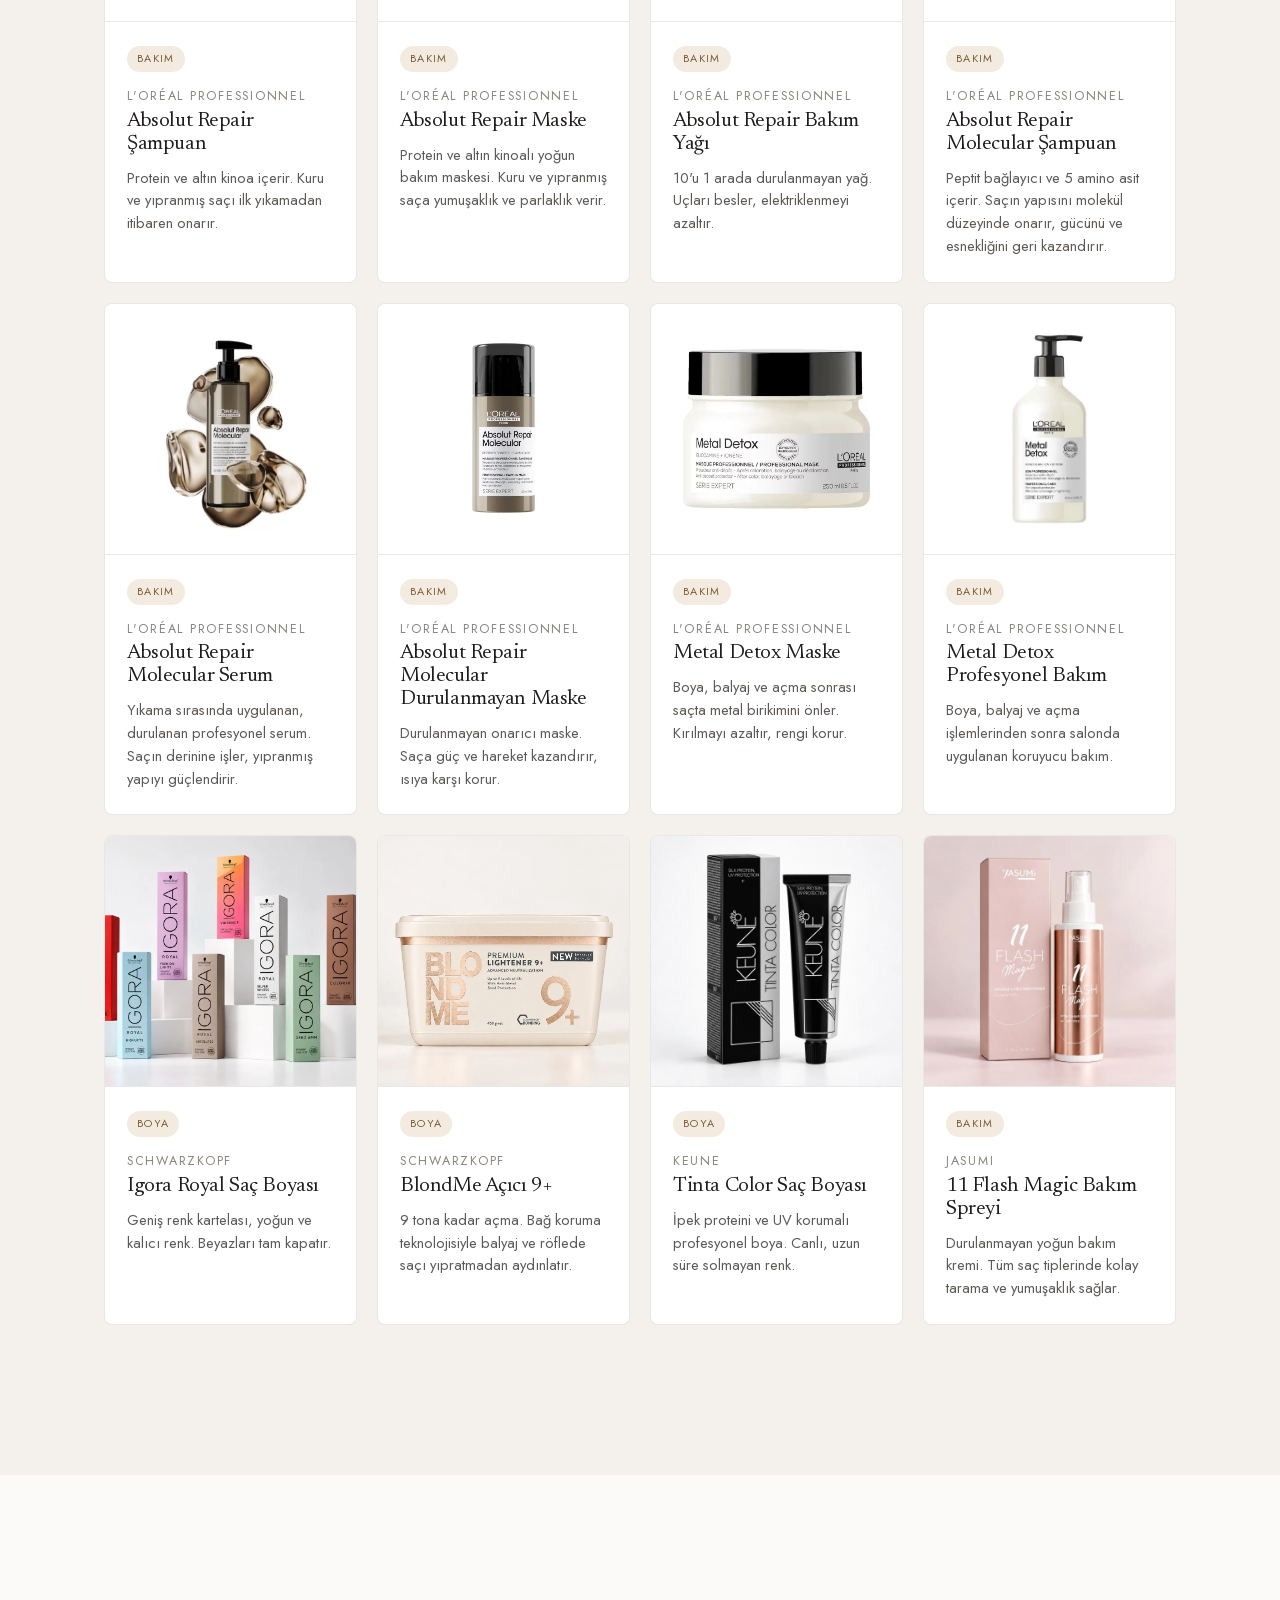
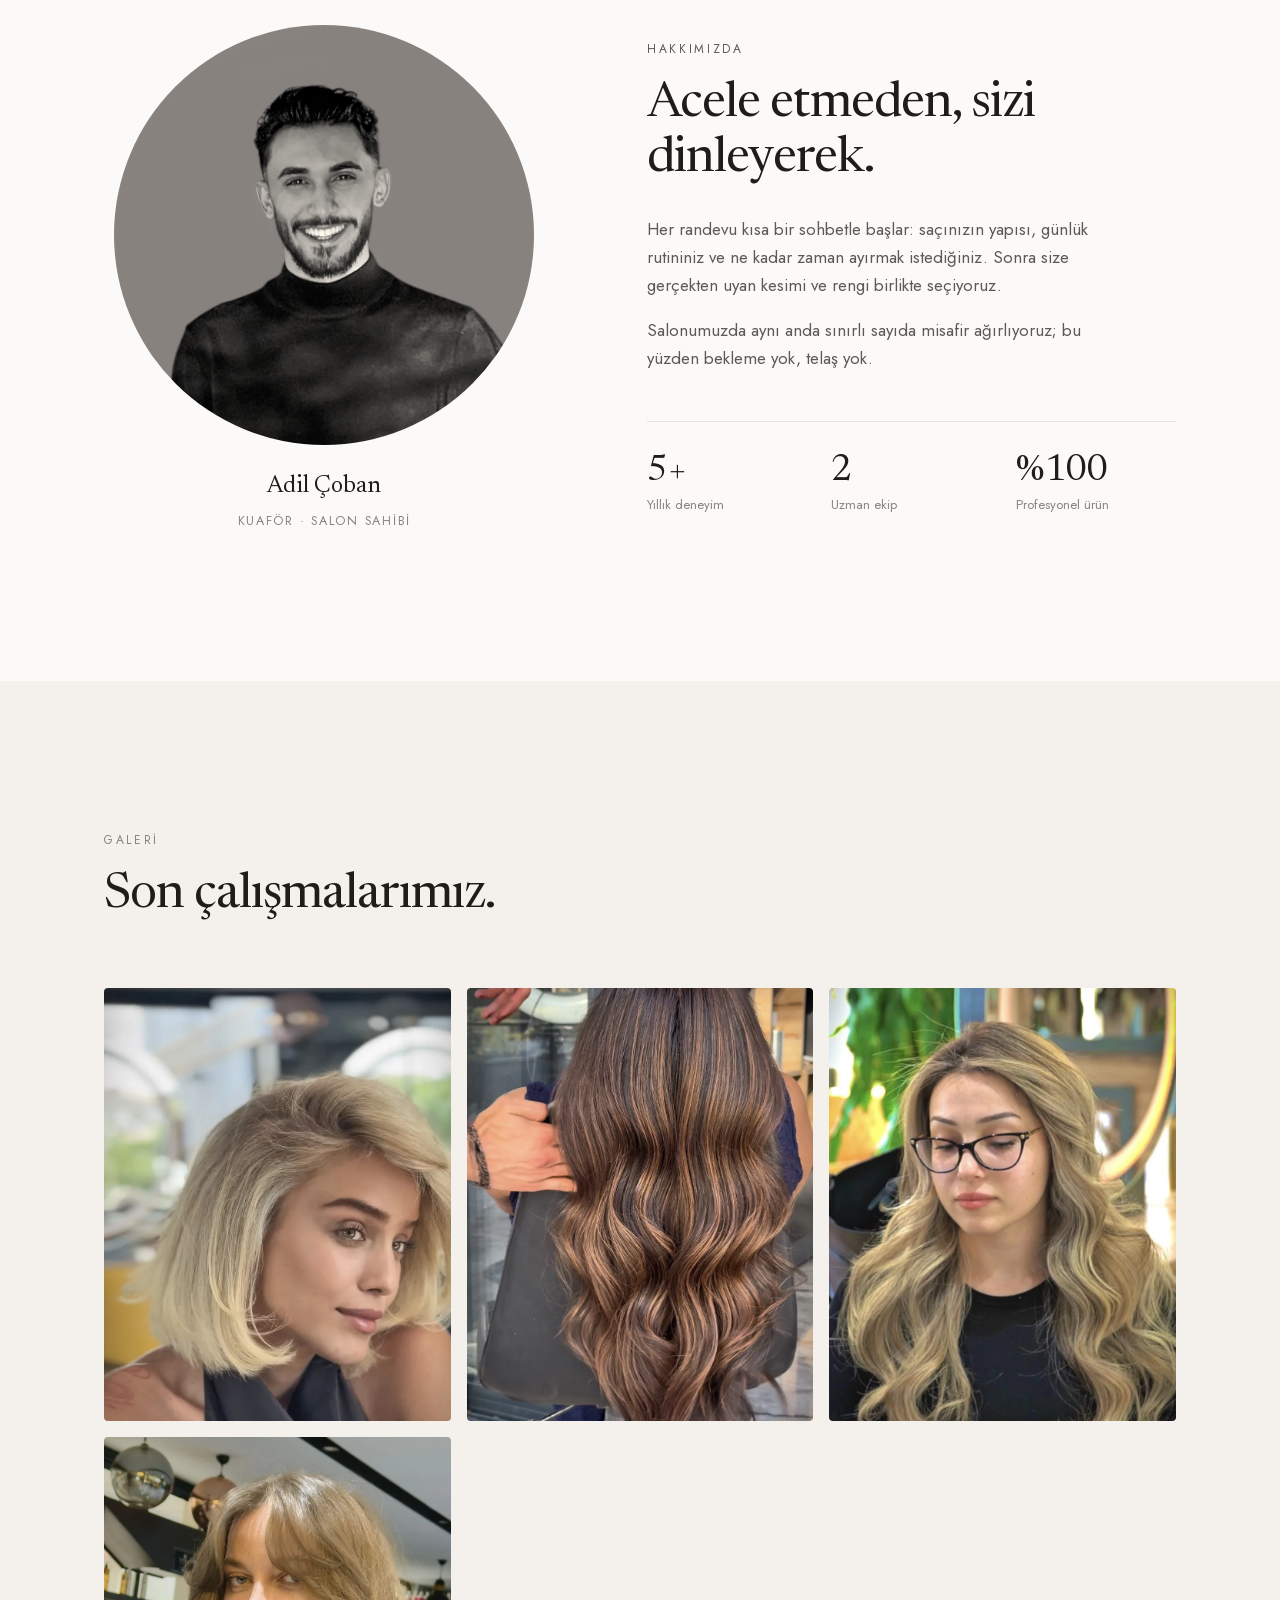
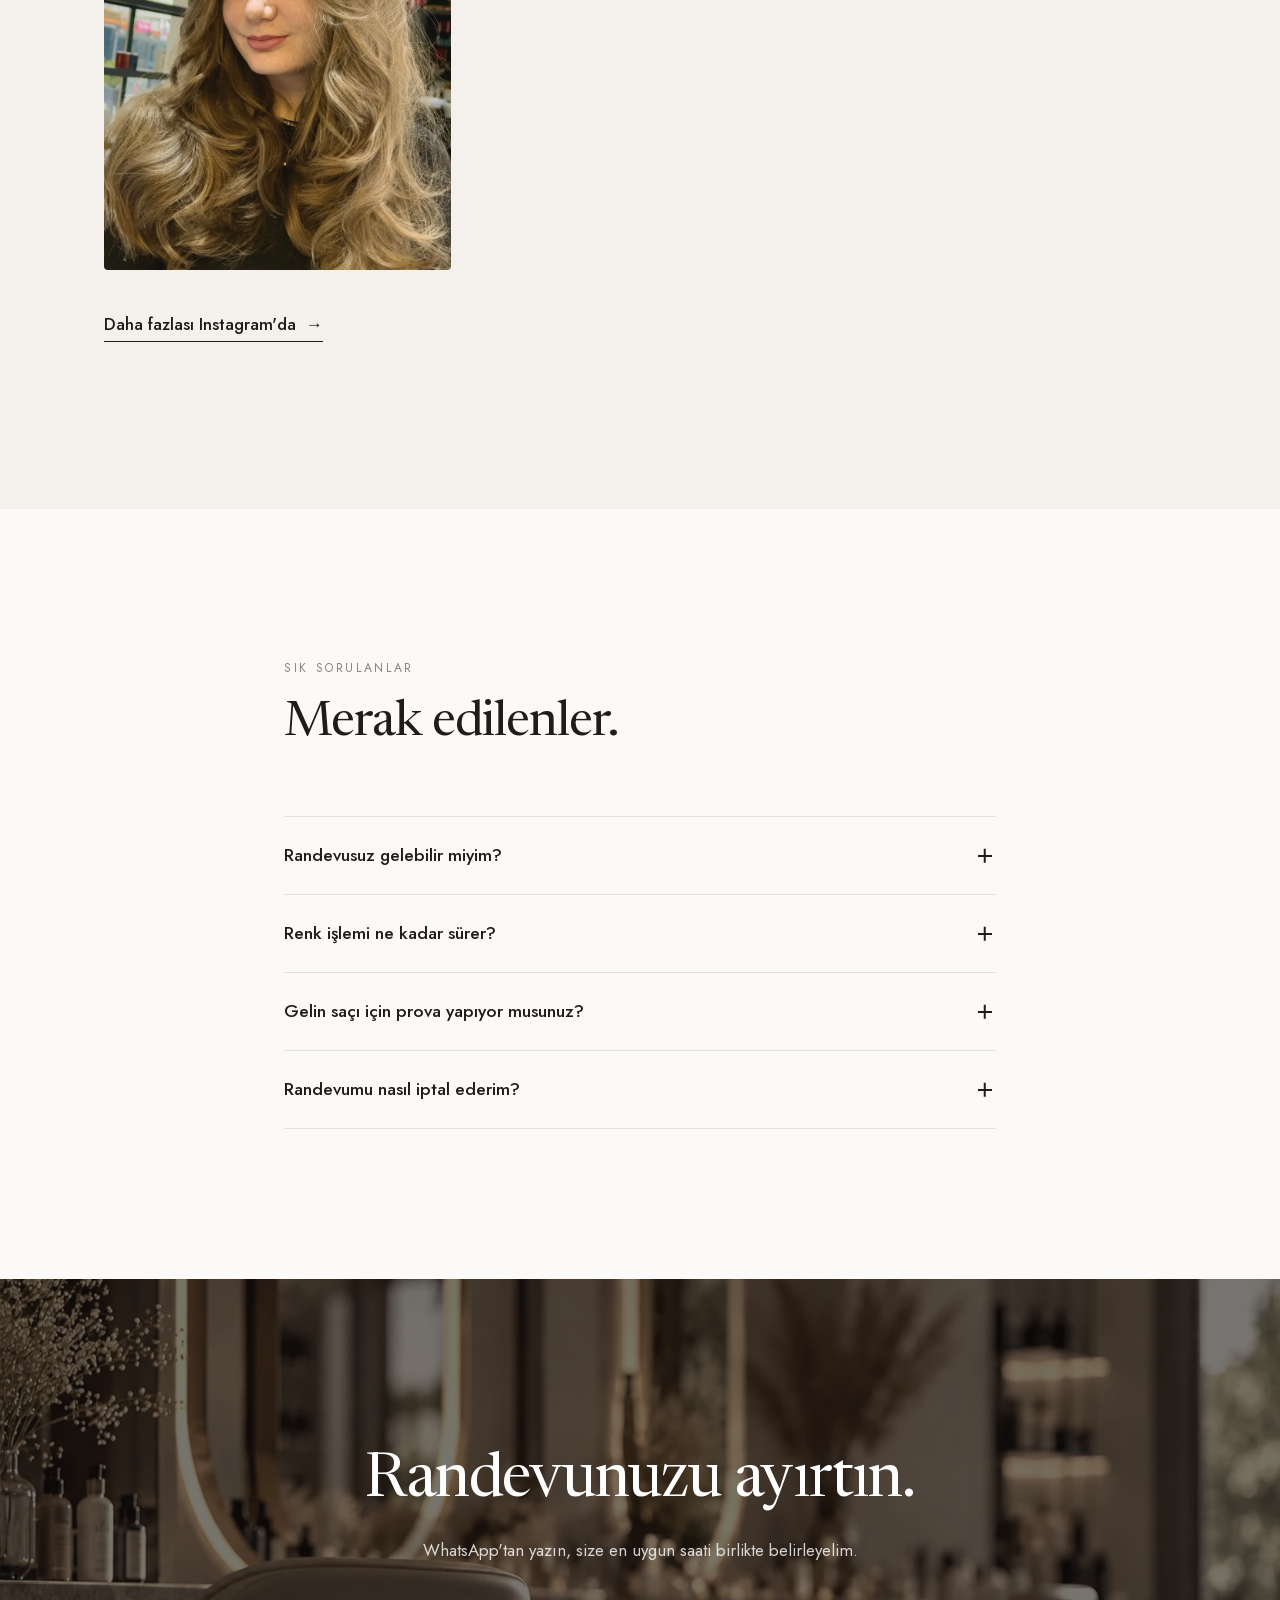
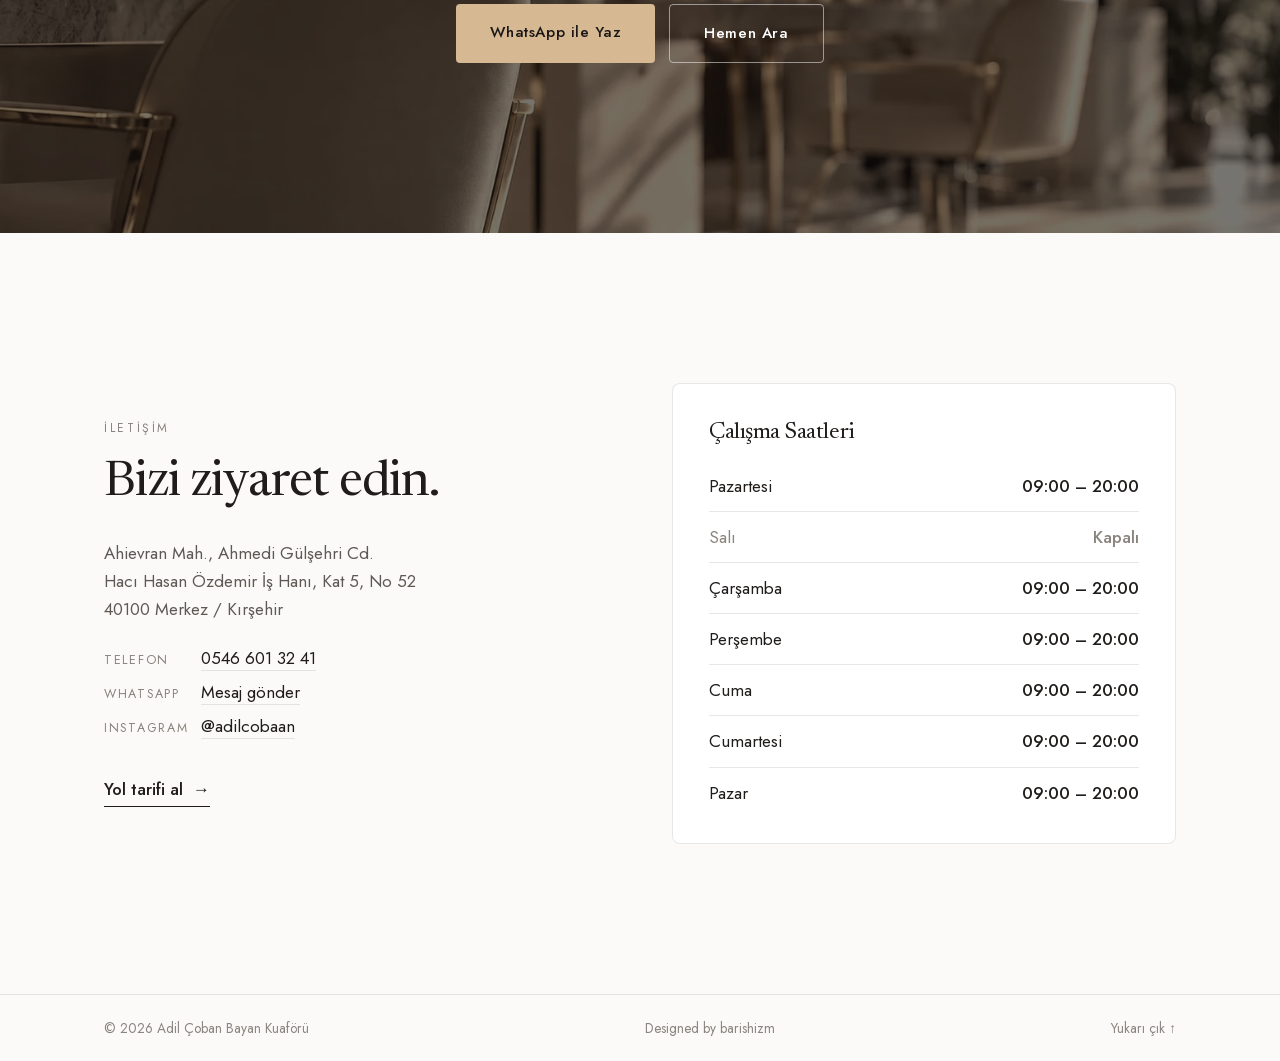
==== commit 5ebed971: "v1.5.3 - favico fix" ====
--- a/index.html
+++ b/index.html
@@ -18,8 +18,11 @@
   <meta property="og:image:height" content="630">
   <meta name="twitter:card" content="summary_large_image">
 
-  <link rel="icon" href="favicon.ico" sizes="32x32">
-  <link rel="icon" href="assets/img/favicon-32.png" type="image/png" sizes="32x32">
+  <link rel="icon" href="/favicon.ico" sizes="any">
+  <link rel="icon" href="/assets/img/favicon-48.png" type="image/png" sizes="48x48">
+  <link rel="icon" href="/assets/img/favicon-96.png" type="image/png" sizes="96x96">
+  <link rel="icon" href="/assets/img/favicon-192.png" type="image/png" sizes="192x192">
+  <link rel="icon" href="/assets/img/favicon-32.png" type="image/png" sizes="32x32">
   <link rel="apple-touch-icon" href="assets/img/apple-touch-icon.png">
   <meta property="og:image" content="https://www.adilcoban.com/assets/img/og-image.jpg">
   <link rel="preload" href="assets/fonts/jost-latin.woff2" as="font" type="font/woff2" crossorigin>
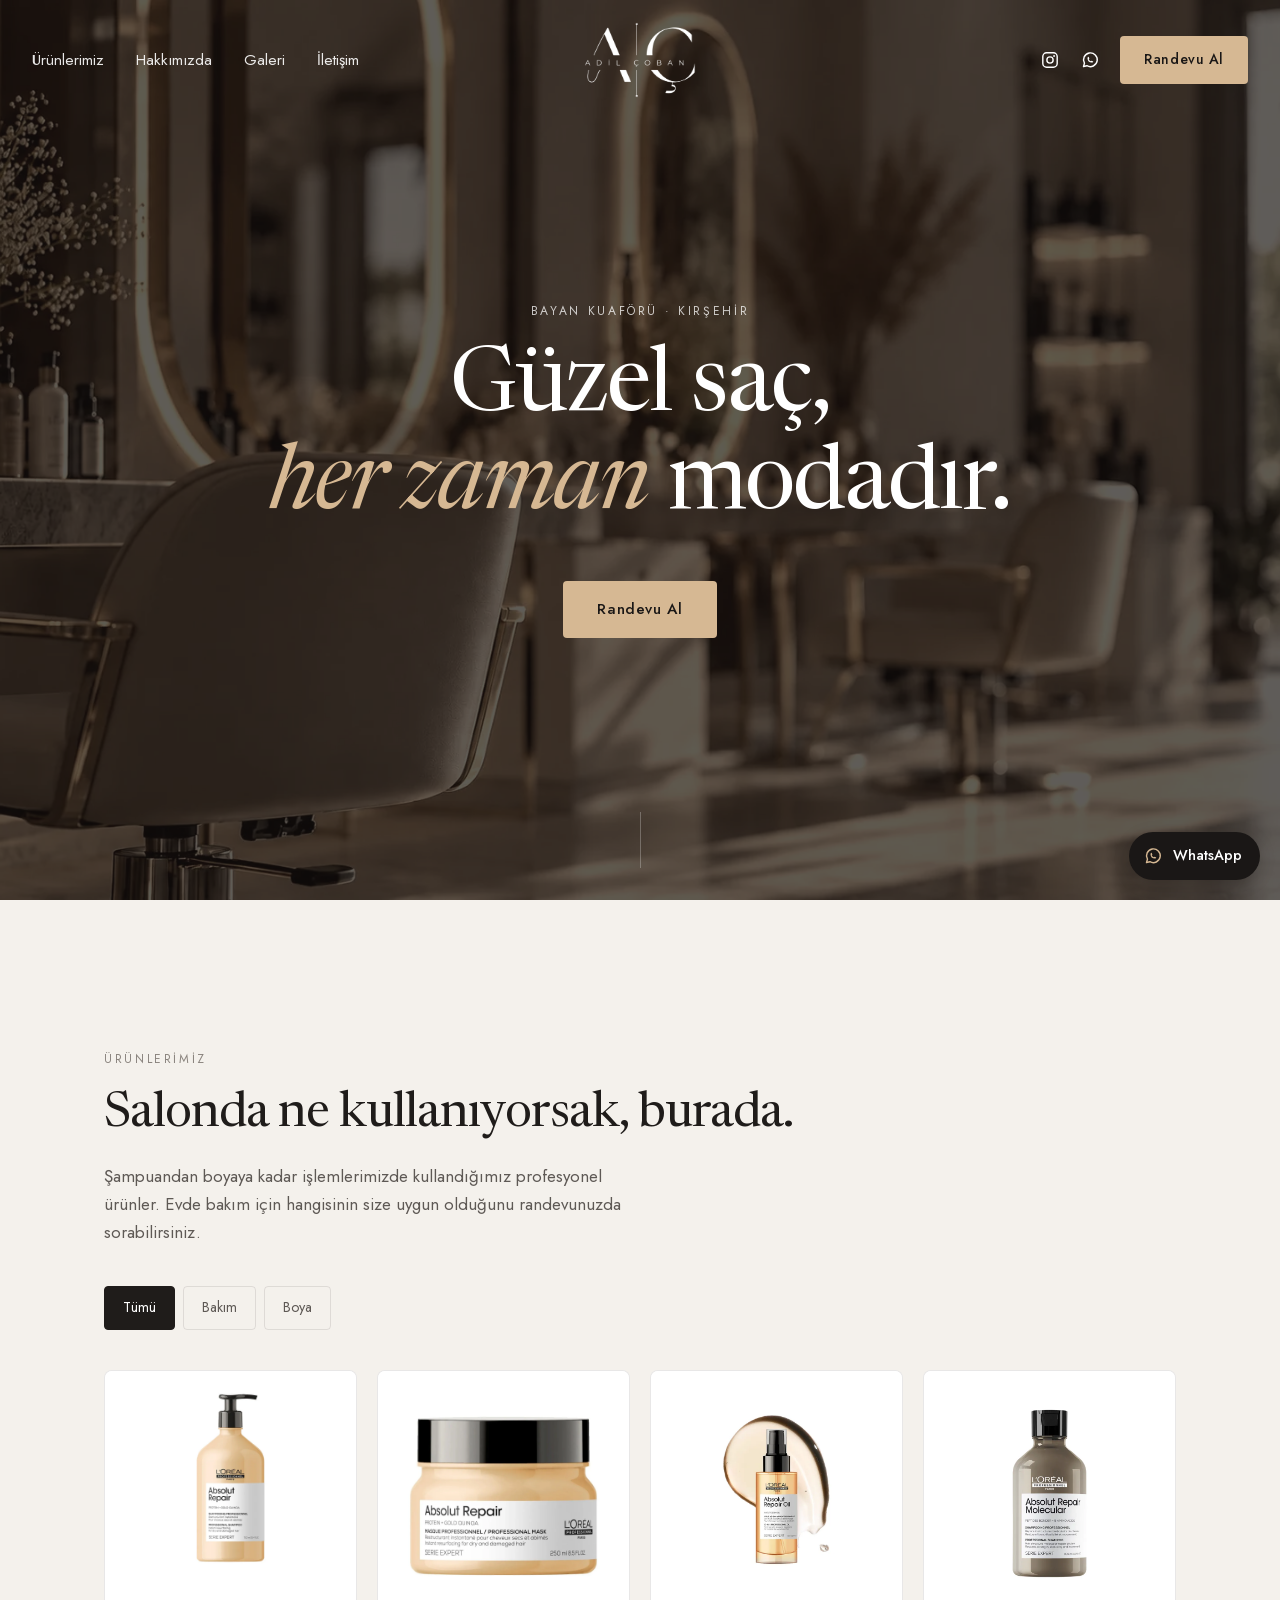
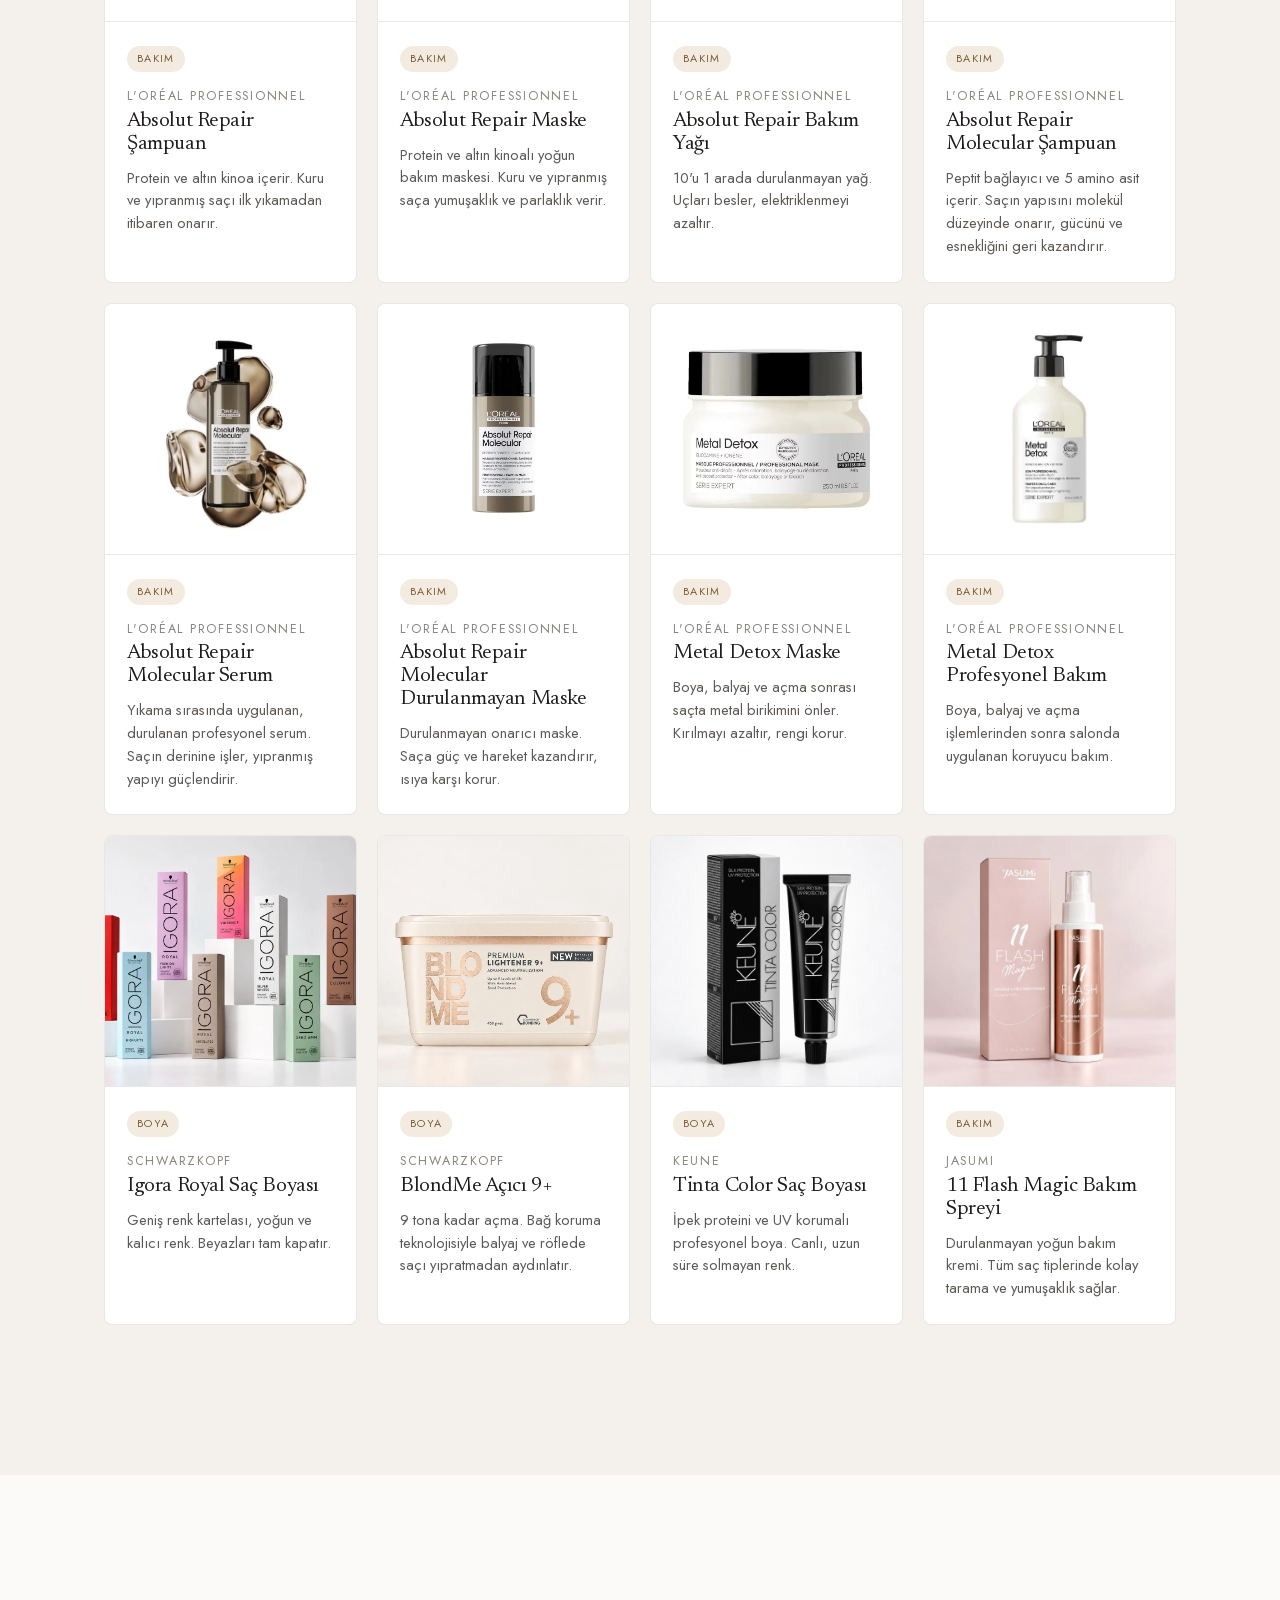
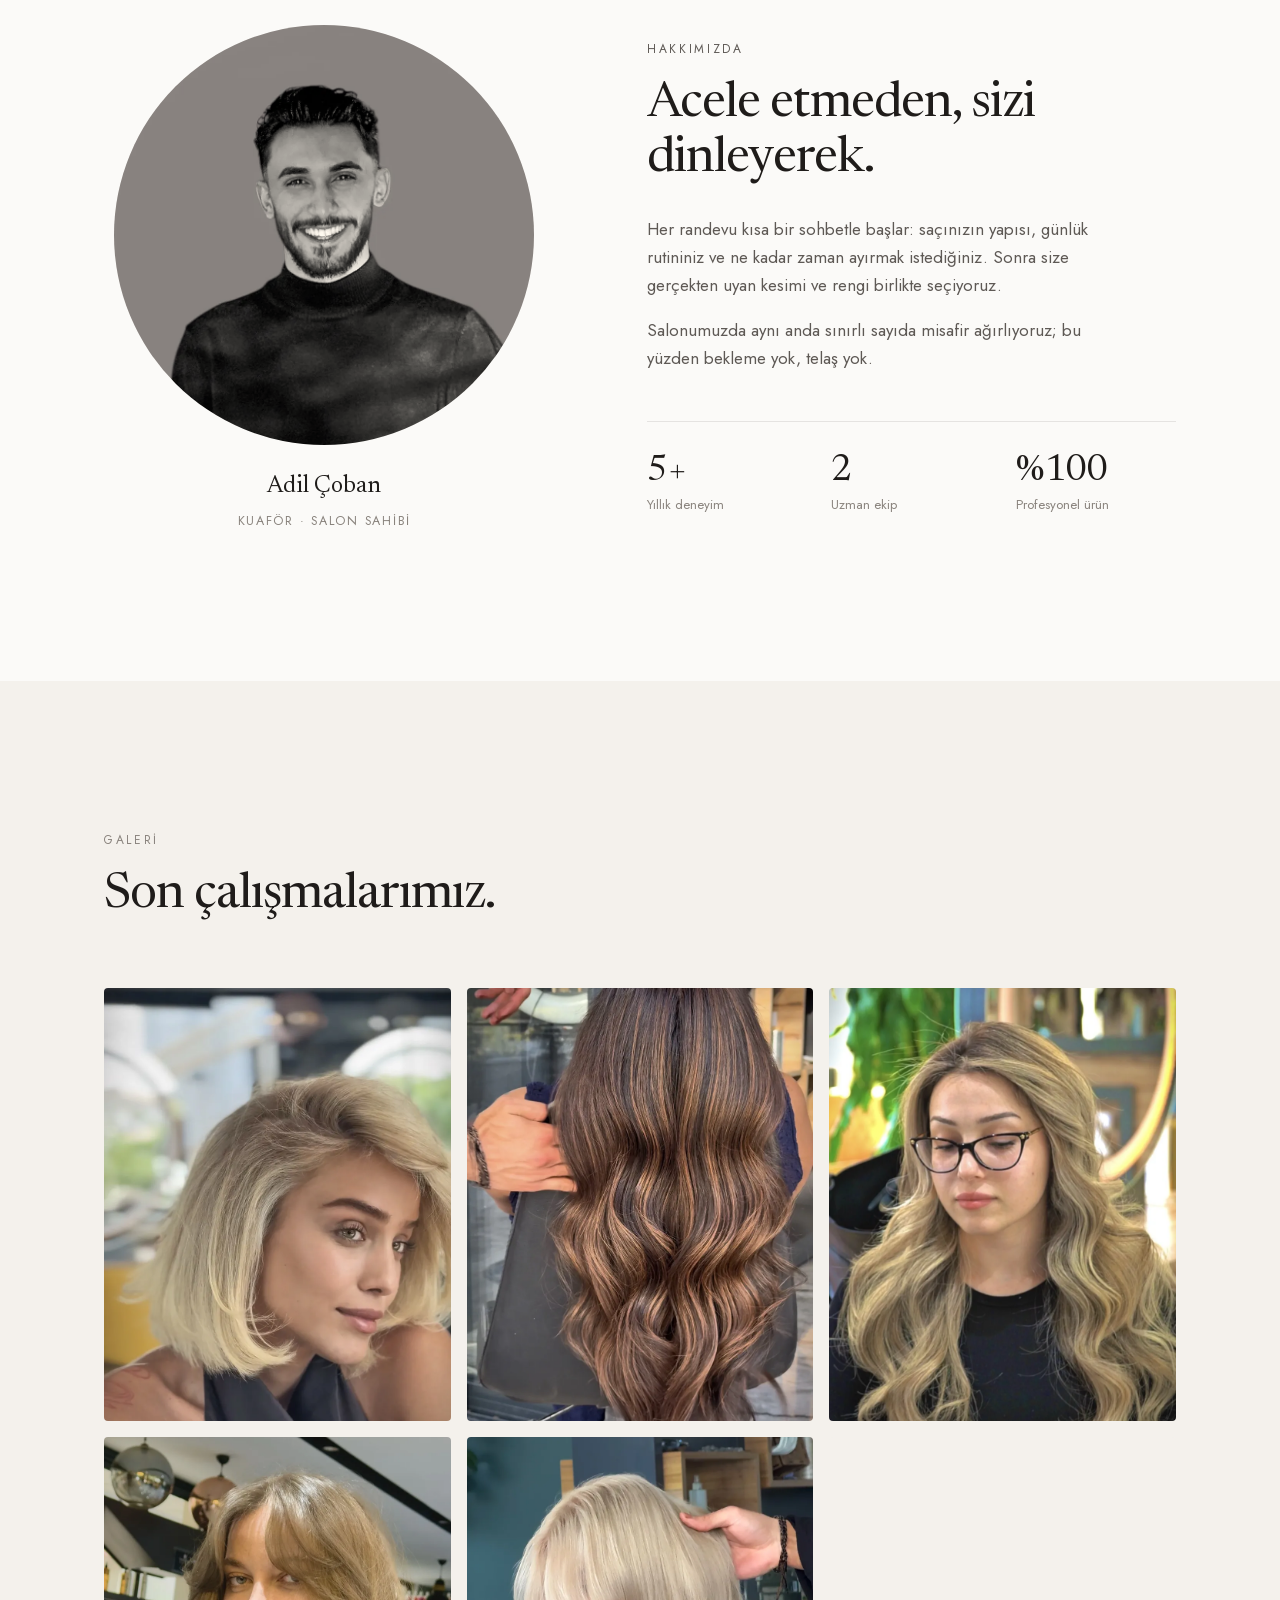
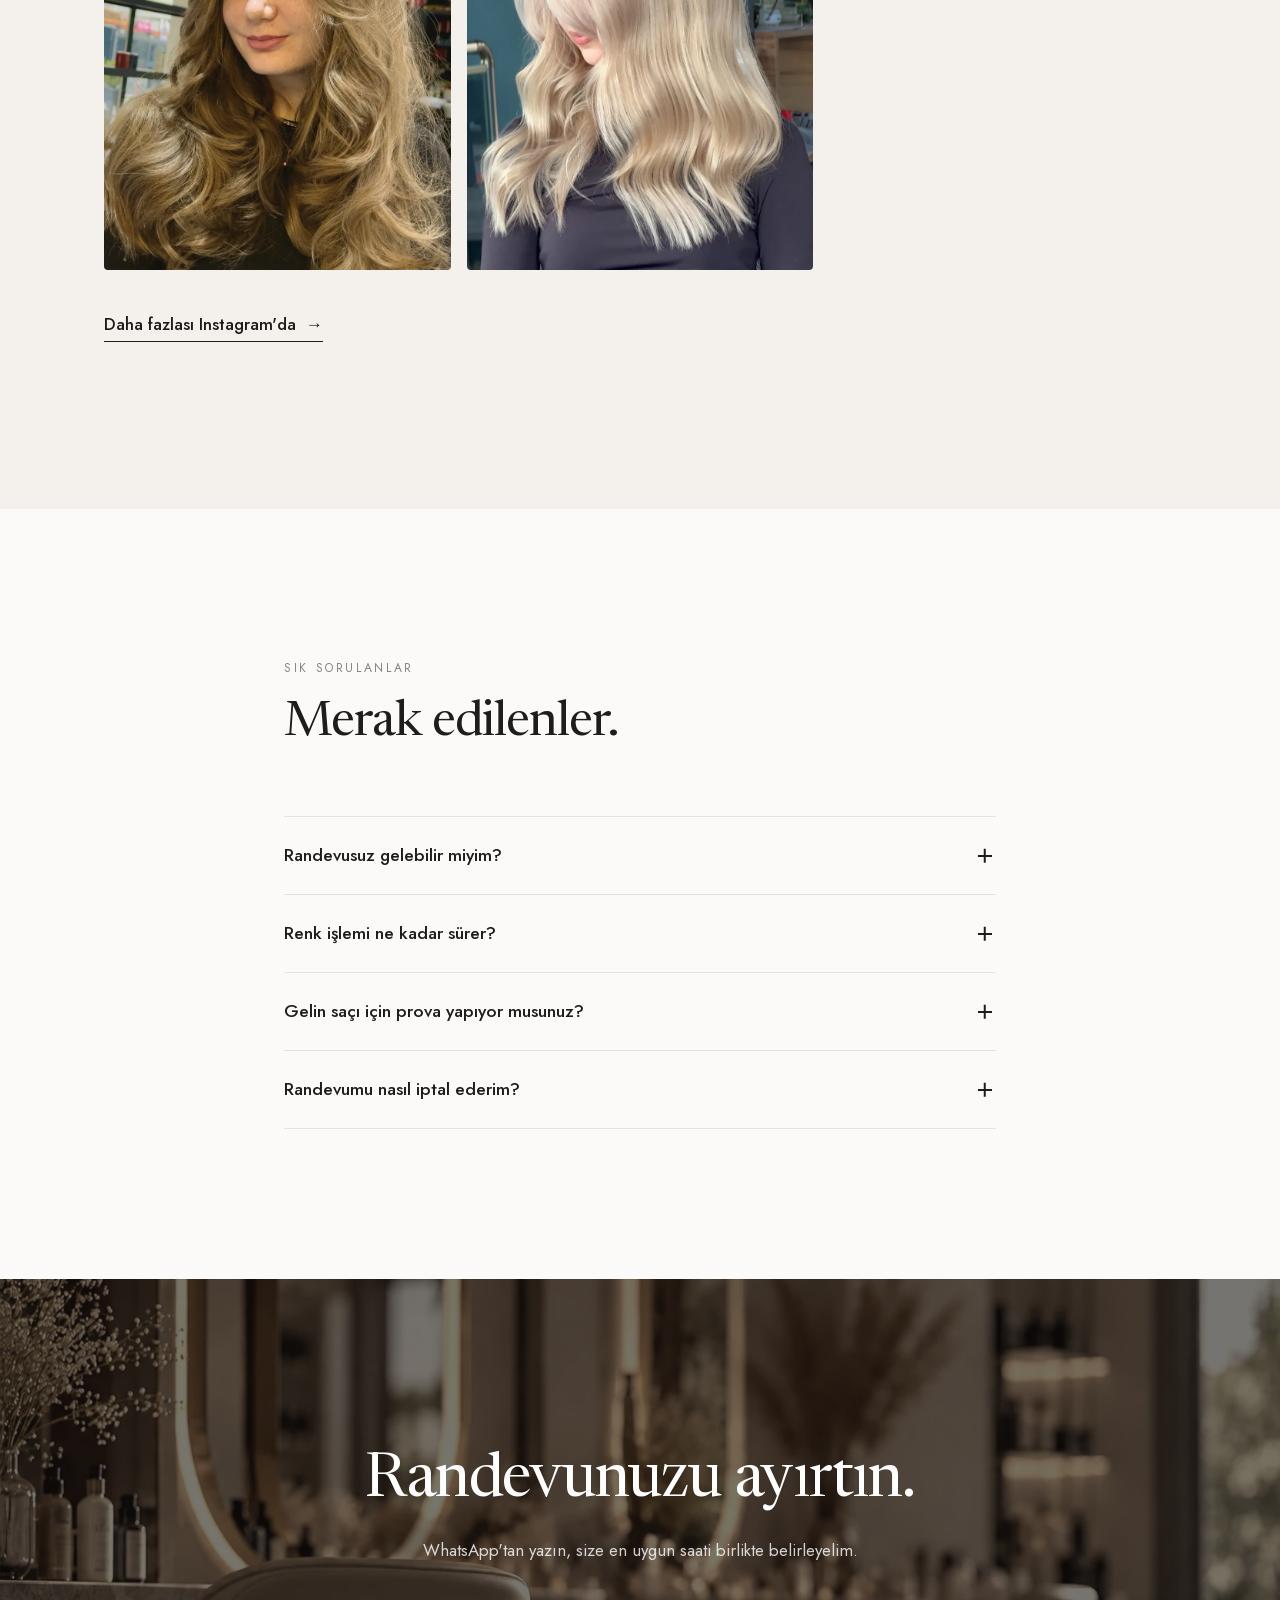
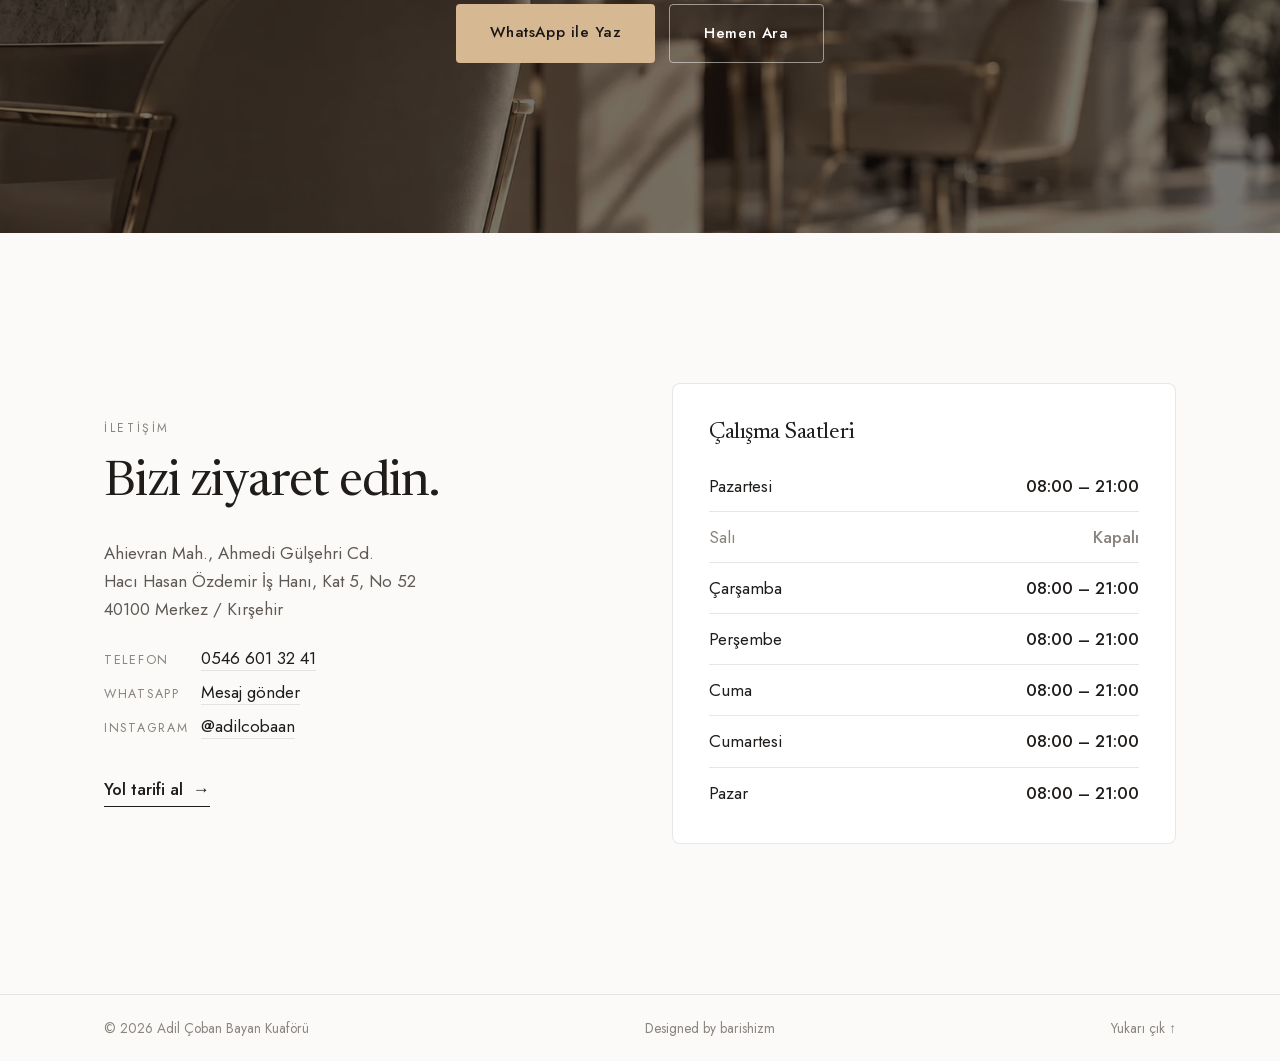
==== commit d6964bab: "v1.6 - time update" ====
--- a/index.html
+++ b/index.html
@@ -53,8 +53,8 @@
     "openingHoursSpecification": [{
       "@type": "OpeningHoursSpecification",
       "dayOfWeek": ["Monday", "Wednesday", "Thursday", "Friday", "Saturday", "Sunday"],
-      "opens": "09:00",
-      "closes": "20:00"
+      "opens": "08:00",
+      "closes": "21:00"
     }],
     "sameAs": ["https://www.instagram.com/adilcobaan/"],
     "hasMap": "https://maps.app.goo.gl/stNxWm9bafsDnBis6"
@@ -283,13 +283,13 @@
         <div class="hours reveal">
           <h3>Çalışma Saatleri</h3>
           <ul>
-            <li><span>Pazartesi</span><b>09:00 – 20:00</b></li>
+            <li><span>Pazartesi</span><b>08:00 – 21:00</b></li>
             <li class="closed"><span>Salı</span><b>Kapalı</b></li>
-            <li><span>Çarşamba</span><b>09:00 – 20:00</b></li>
-            <li><span>Perşembe</span><b>09:00 – 20:00</b></li>
-            <li><span>Cuma</span><b>09:00 – 20:00</b></li>
-            <li><span>Cumartesi</span><b>09:00 – 20:00</b></li>
-            <li><span>Pazar</span><b>09:00 – 20:00</b></li>
+            <li><span>Çarşamba</span><b>08:00 – 21:00</b></li>
+            <li><span>Perşembe</span><b>08:00 – 21:00</b></li>
+            <li><span>Cuma</span><b>08:00 – 21:00</b></li>
+            <li><span>Cumartesi</span><b>08:00 – 21:00</b></li>
+            <li><span>Pazar</span><b>08:00 – 21:00</b></li>
           </ul>
         </div>
       </div>
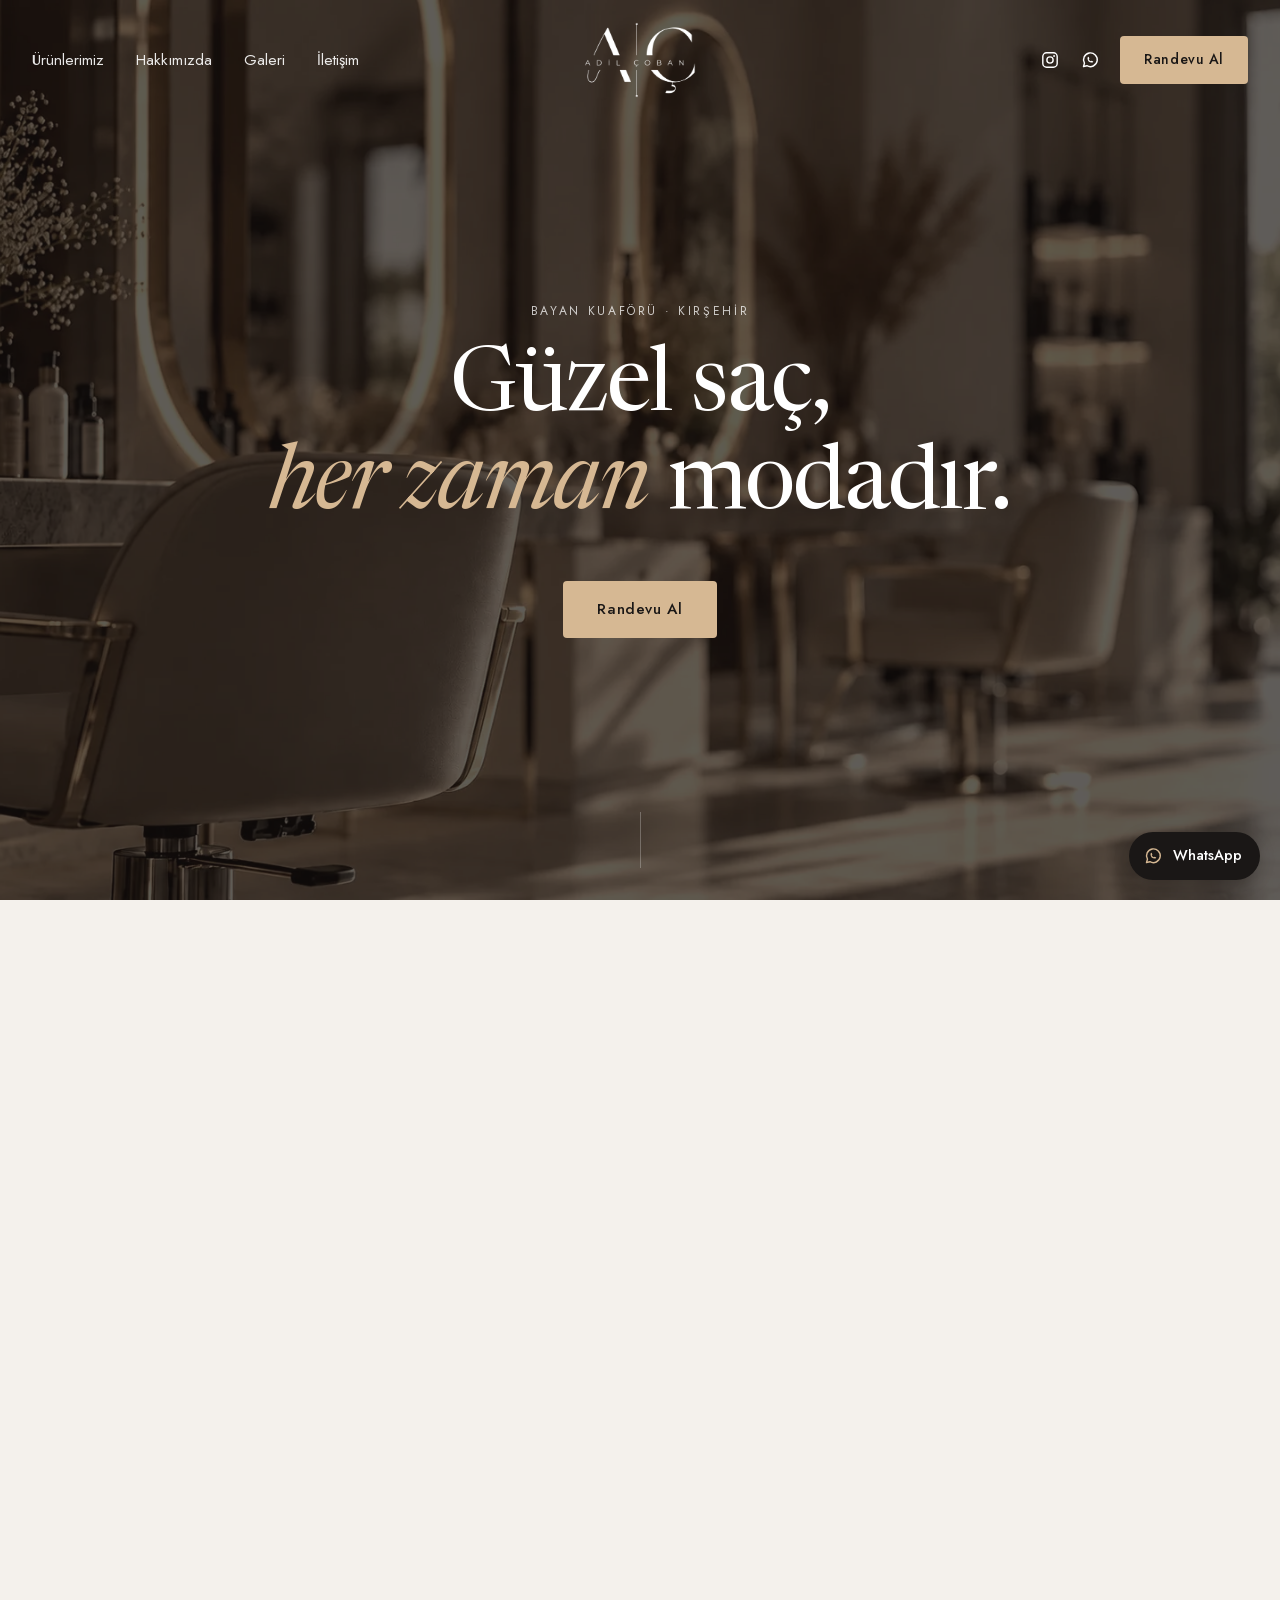
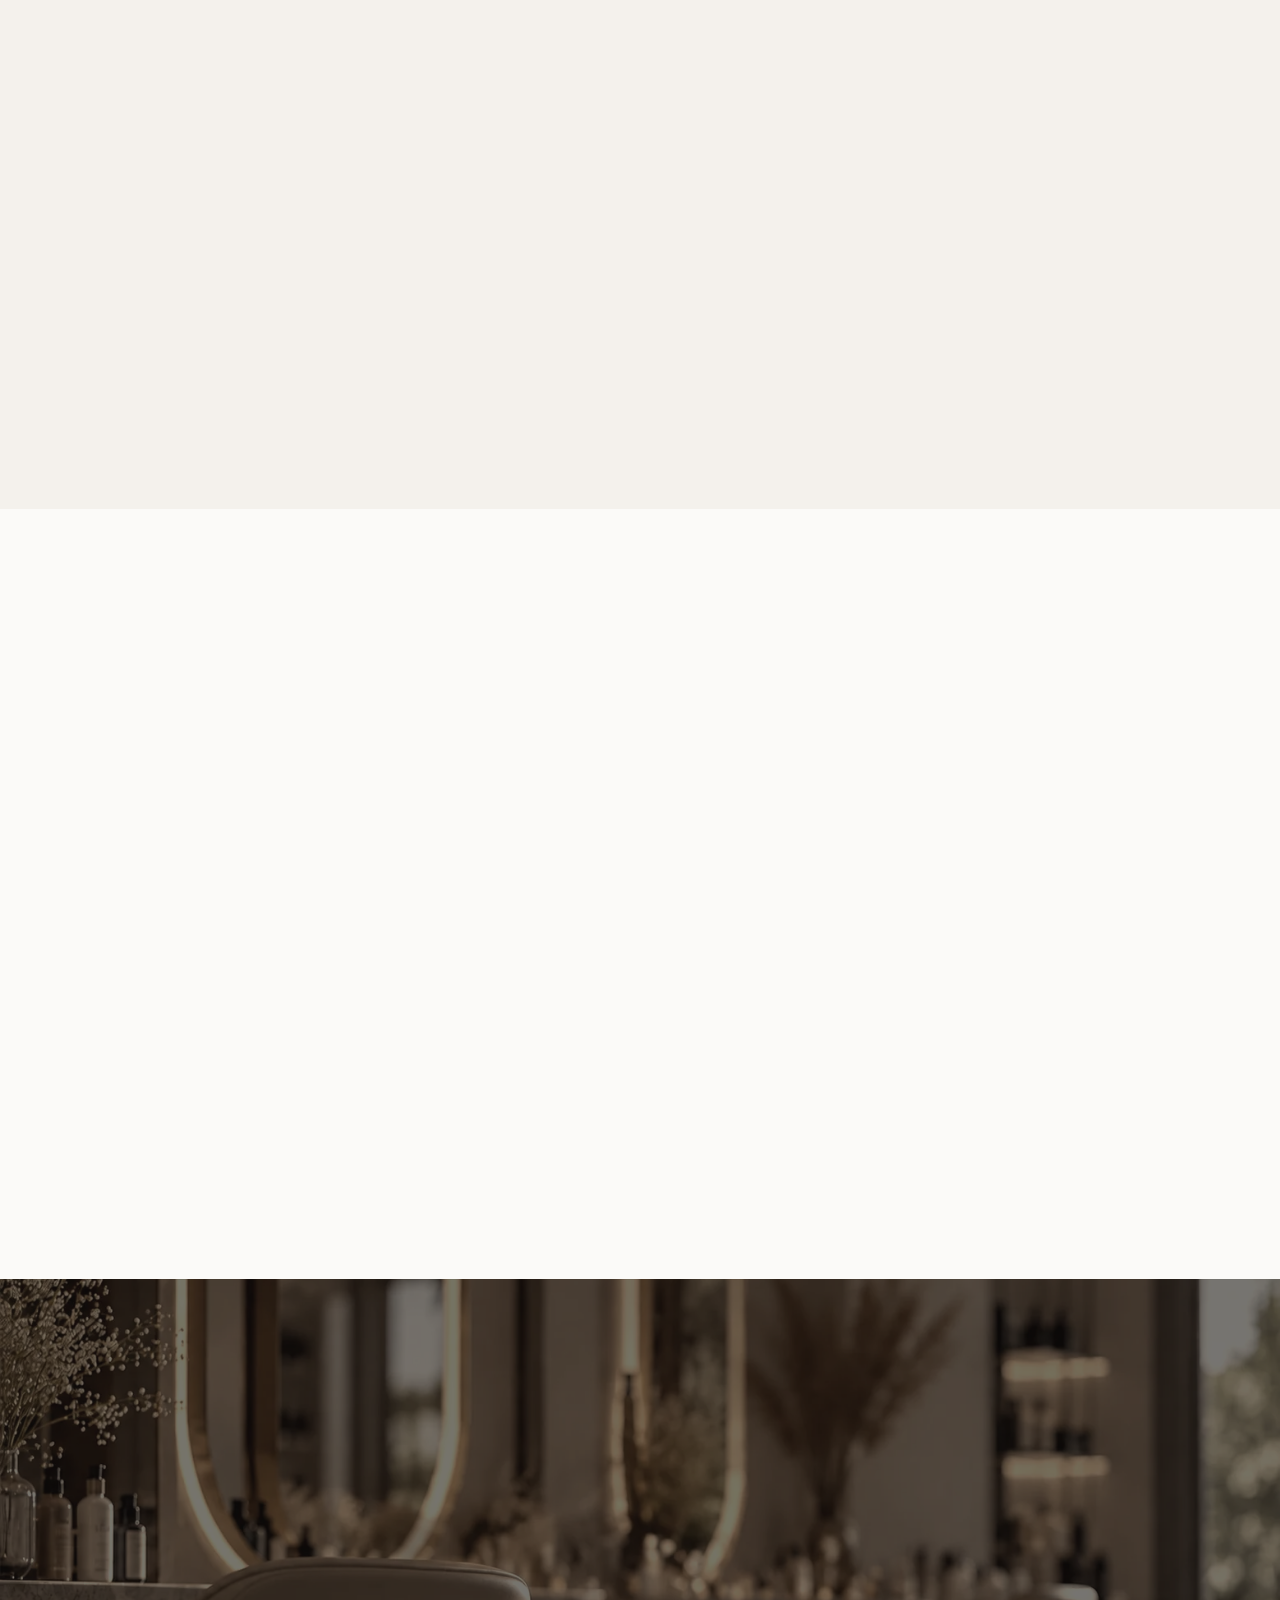
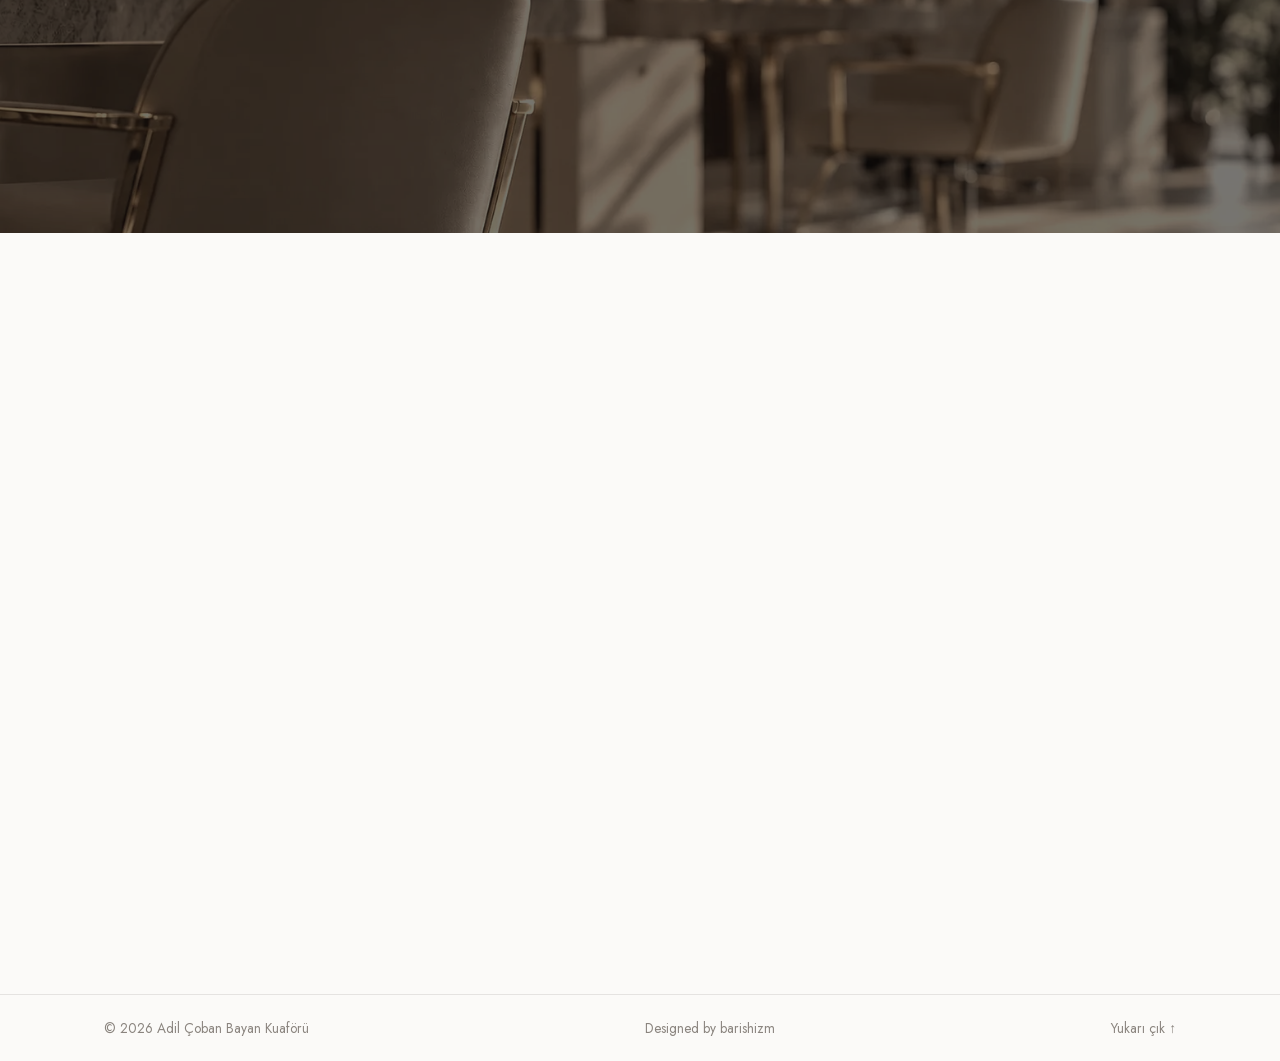
==== commit 87839f8e: "v1.7.1 - Security Updates Part 2" ====
--- a/index.html
+++ b/index.html
@@ -3,6 +3,8 @@
 <head>
   <meta charset="utf-8">
   <meta name="viewport" content="width=device-width, initial-scale=1">
+  <meta http-equiv="Content-Security-Policy" content="default-src 'self'; script-src 'self' https://gc.zgo.at; connect-src 'self' https://adilcoban.goatcounter.com; img-src 'self' https://adilcoban.goatcounter.com; style-src 'self'; font-src 'self'; object-src 'none'; base-uri 'self'; form-action 'none'; upgrade-insecure-requests">
+  <meta name="referrer" content="strict-origin-when-cross-origin">
   <title>Adil Çoban Bayan Kuaförü Kırşehir | Kesim, Boya, Gelin Saçı</title>
   <meta name="description" content="Adil Çoban Bayan Kuaförü, Kırşehir: saç kesimi, renklendirme, bakım ve gelin saçı. Randevunuzu WhatsApp üzerinden kolayca alın.">
   <meta name="theme-color" content="#1a1716">
@@ -313,6 +315,6 @@
   <script src="assets/js/products.js?v=20" defer></script>
   <script src="assets/js/main.js?v=19" defer></script>
   <script data-goatcounter="https://adilcoban.goatcounter.com/count"
-          async src="//gc.zgo.at/count.js"></script>
+          async src="https://gc.zgo.at/count.js"></script>
 </body>
 </html>
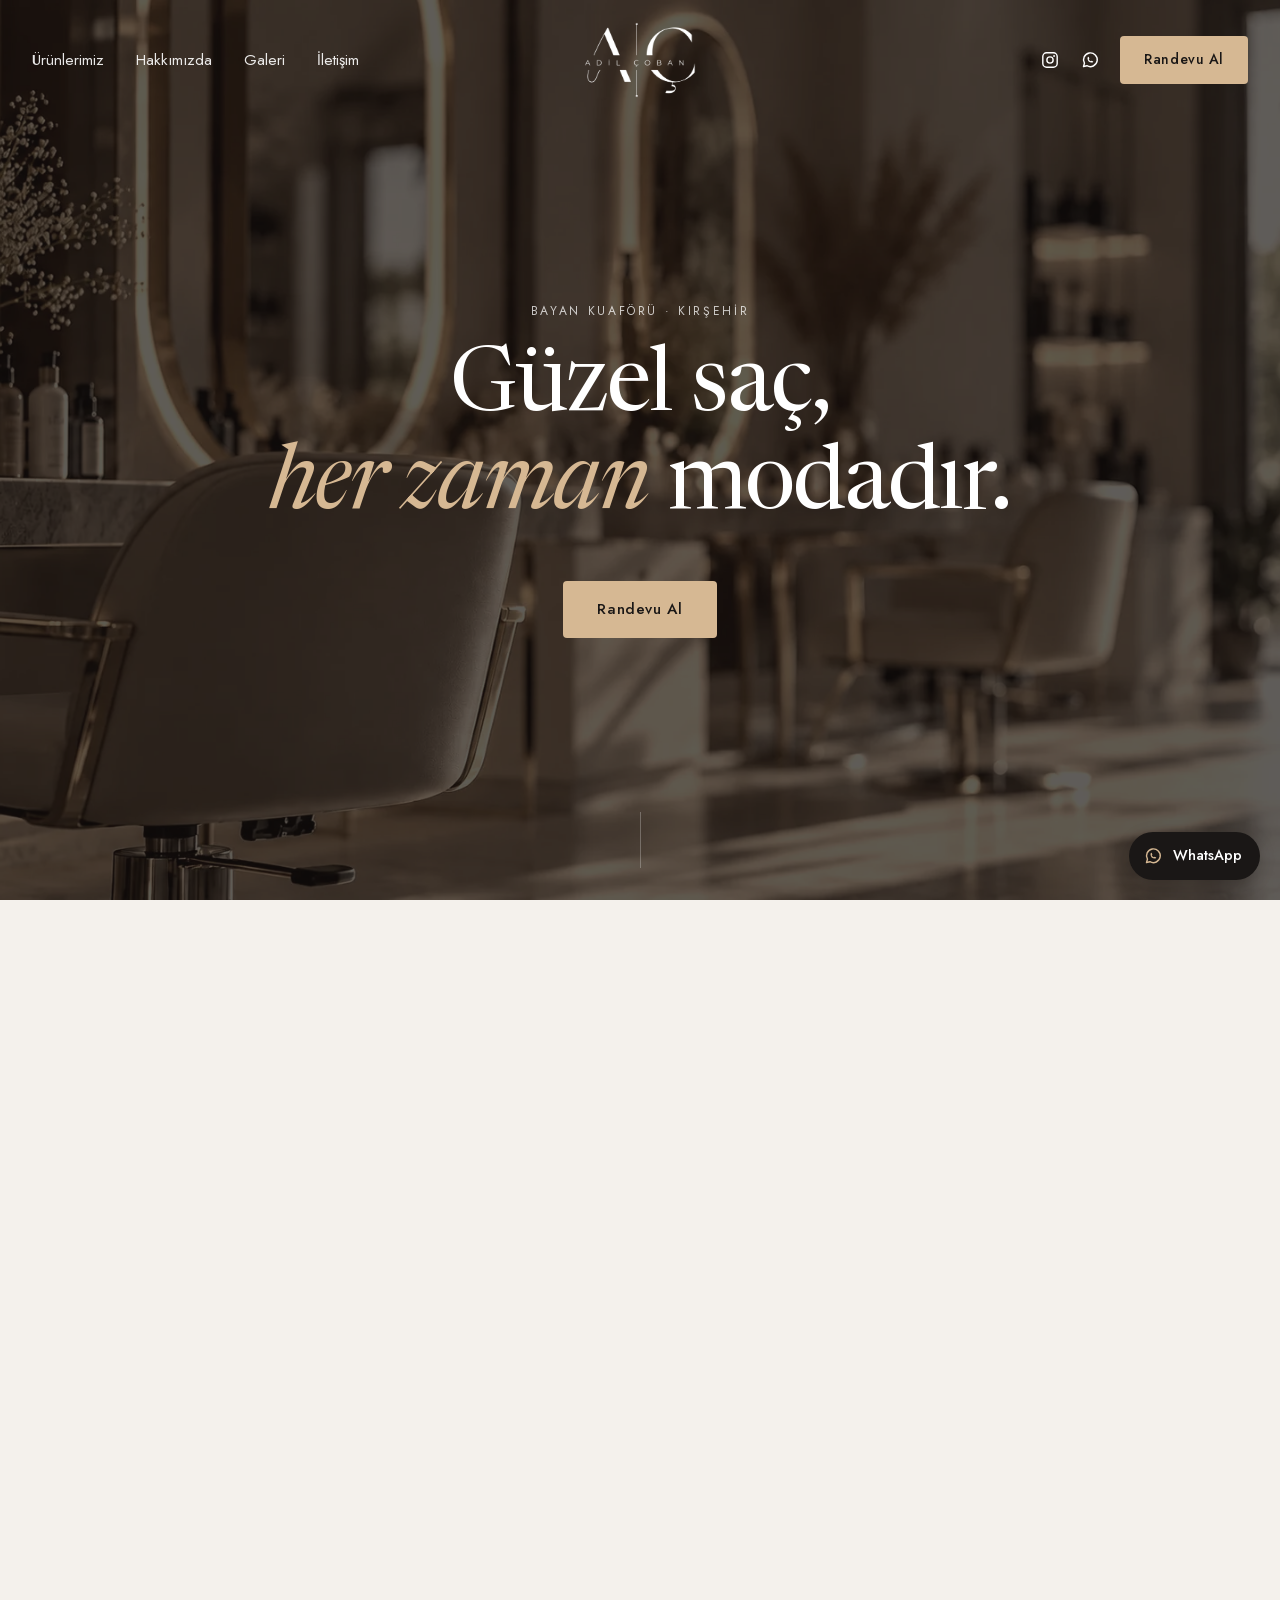
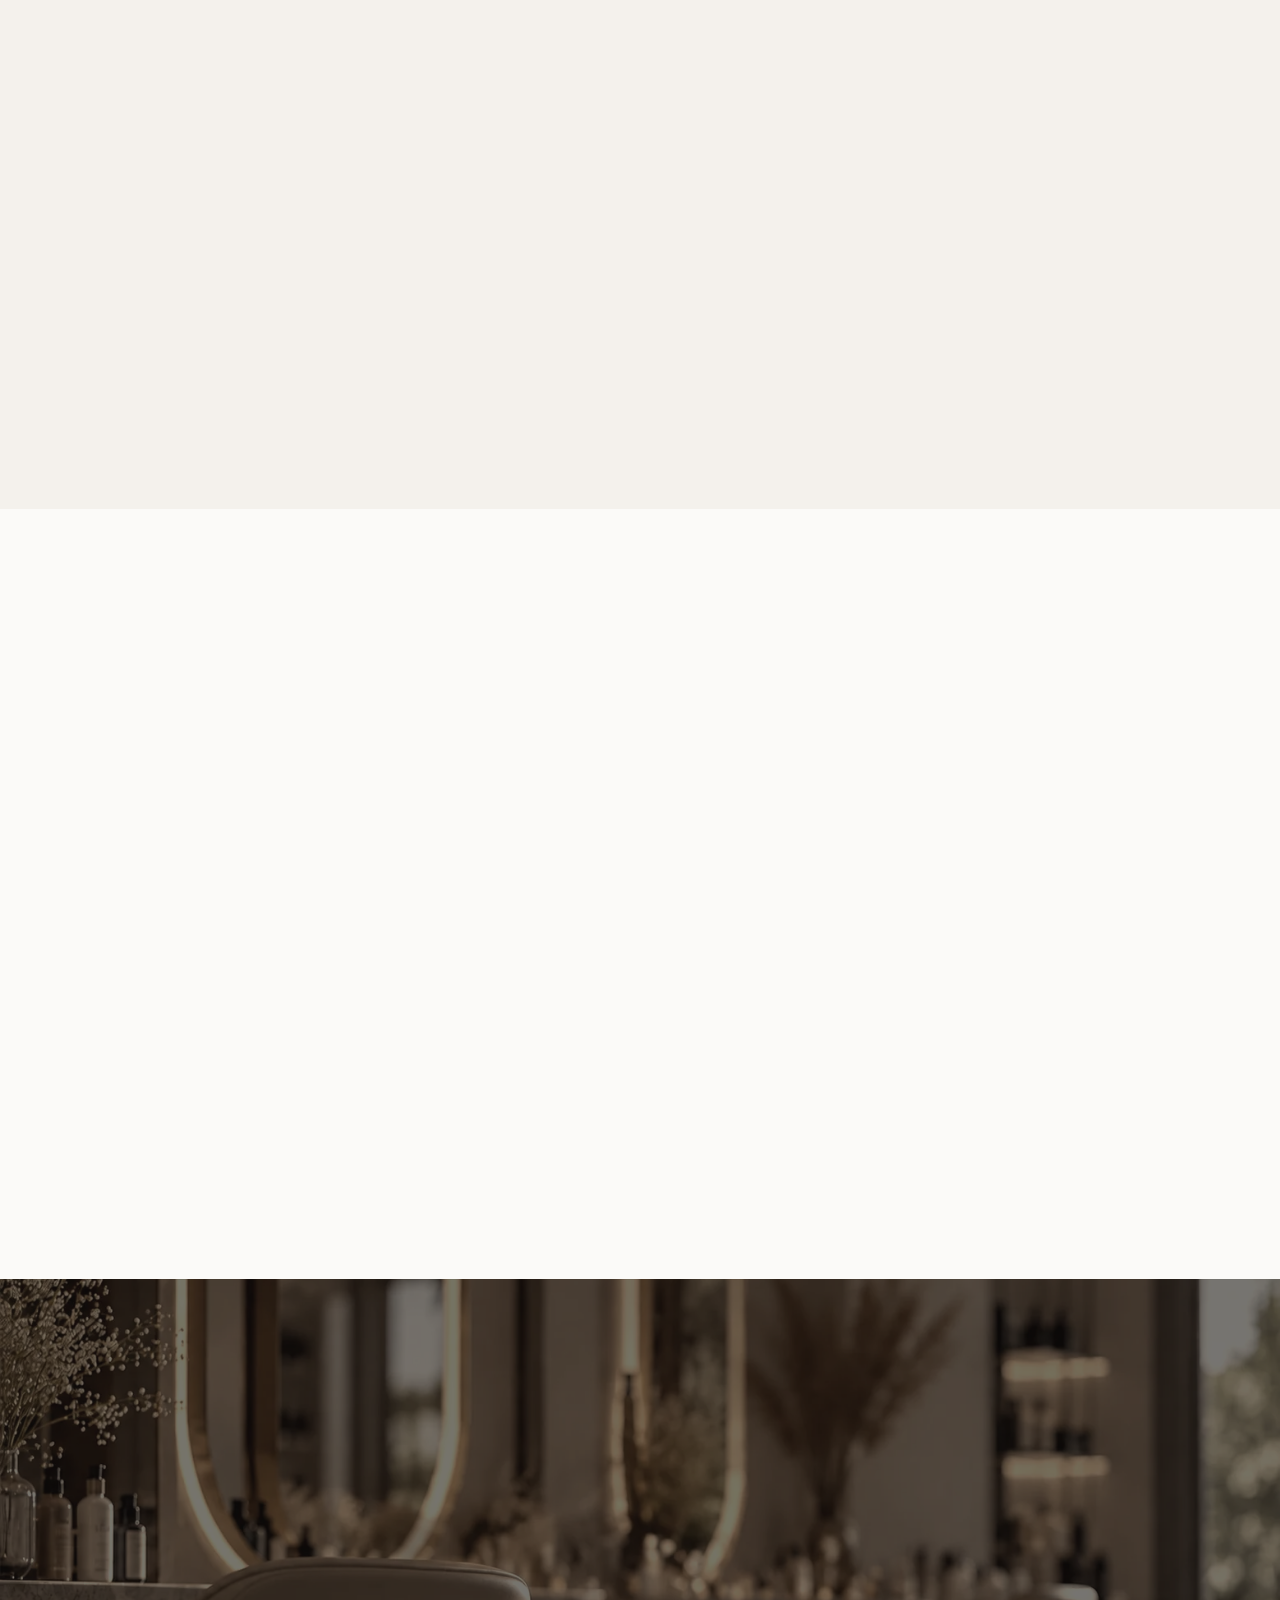
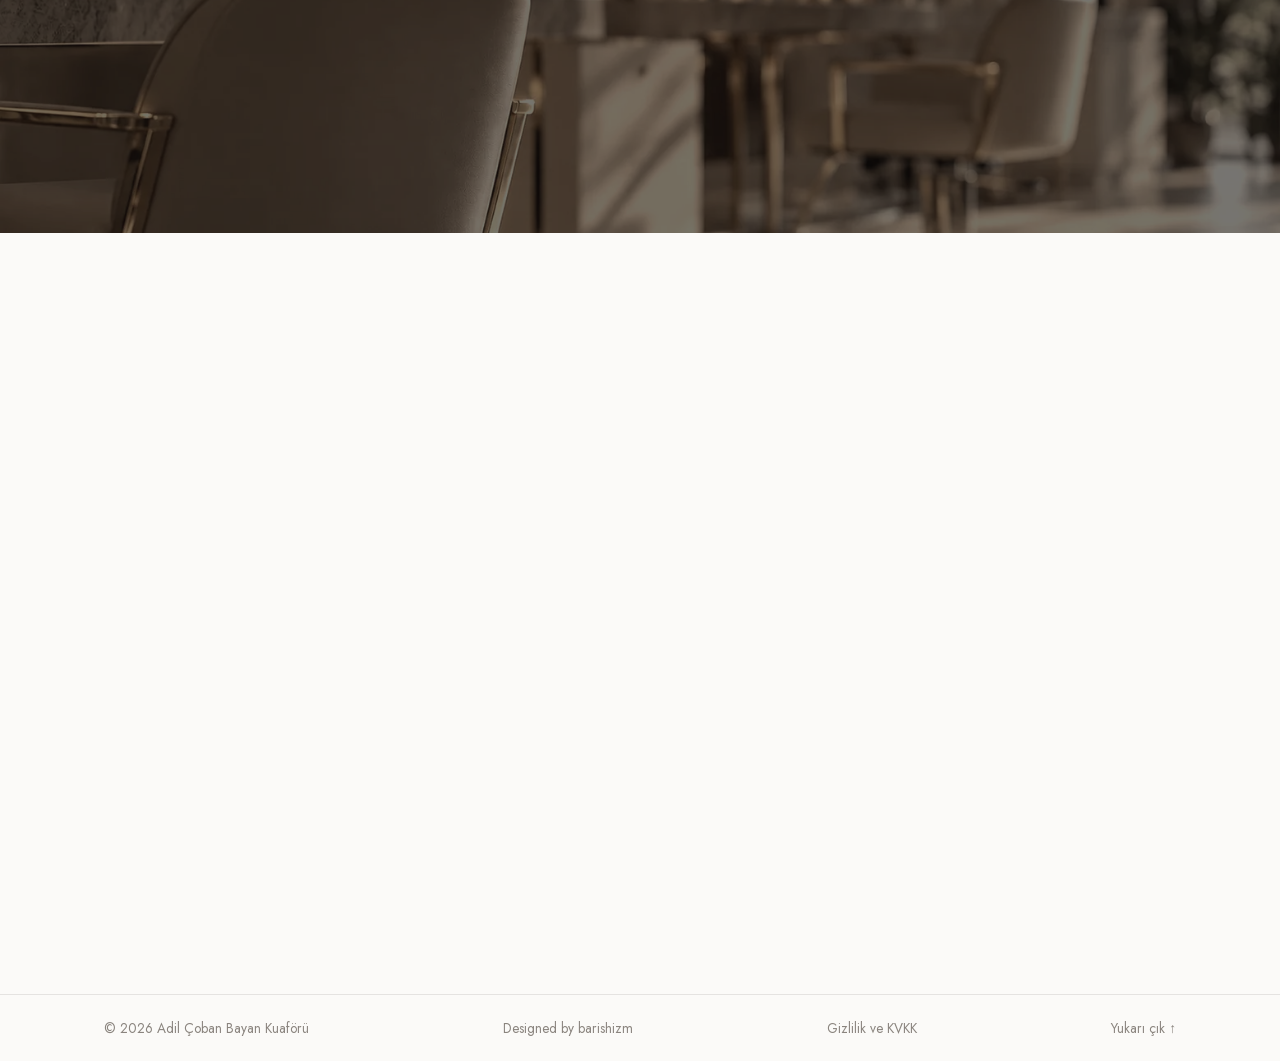
==== commit 0263eecf: "v1.8 - Privacy Updates" ====
--- a/index.html
+++ b/index.html
@@ -29,7 +29,7 @@
   <meta property="og:image" content="https://www.adilcoban.com/assets/img/og-image.jpg">
   <link rel="preload" href="assets/fonts/jost-latin.woff2" as="font" type="font/woff2" crossorigin>
   <link rel="preload" href="assets/fonts/newsreader-latin.woff2" as="font" type="font/woff2" crossorigin>
-  <link rel="stylesheet" href="assets/css/style.css?v=24">
+  <link rel="stylesheet" href="assets/css/style.css?v=25">
   <script type="application/ld+json">
   {
     "@context": "https://schema.org",
@@ -303,6 +303,7 @@
     <div class="container footer-inner">
       <span>© <span id="year">2026</span> Adil Çoban Bayan Kuaförü</span>
       <span class="footer-credit" lang="en">Designed by <a href="https://www.barishizm.eu/" target="_blank" rel="noopener">barishizm</a></span>
+      <span><a href="aydinlatma-metni/">Gizlilik ve KVKK</a></span>
       <a href="#top">Yukarı çık ↑</a>
     </div>
   </footer>
--- a/assets/css/style.css
+++ b/assets/css/style.css
@@ -437,3 +437,20 @@
 @media (max-width: 520px) {
   .gallery, .products { margin: 0 -16px; padding: 0 16px; scroll-padding: 0 16px; }
 }
+
+/* ---------- Gizlilik sayfası ---------- */
+.legal-top { border-bottom: 1px solid var(--line); }
+.legal-top .container { display: flex; align-items: center; justify-content: space-between; gap: 16px; padding-top: 14px; padding-bottom: 14px; }
+.legal-top .brand img { height: 56px; filter: brightness(0.17); }
+.link-back { font-size: .92rem; color: var(--ink-soft); }
+.link-back:hover { color: var(--ink); }
+.legal { padding: clamp(56px, 9vw, 110px) 0; }
+.legal h1 { font-size: clamp(2.1rem, 5vw, 3.2rem); margin: 0 0 12px; }
+.legal h2 { font-size: 1.6rem; margin: 48px 0 14px; }
+.legal p, .legal li, .legal address { color: var(--ink-soft); }
+.legal strong { color: var(--ink); font-weight: 500; }
+.legal address { font-style: normal; margin-bottom: 12px; }
+.legal ul { padding-left: 1.2em; margin: 0 0 16px; }
+.legal li { margin-bottom: 6px; }
+.legal a { color: var(--ink); border-bottom: 1px solid var(--line); }
+.legal .updated { color: var(--muted); font-size: .9rem; margin: 0 0 40px; }
